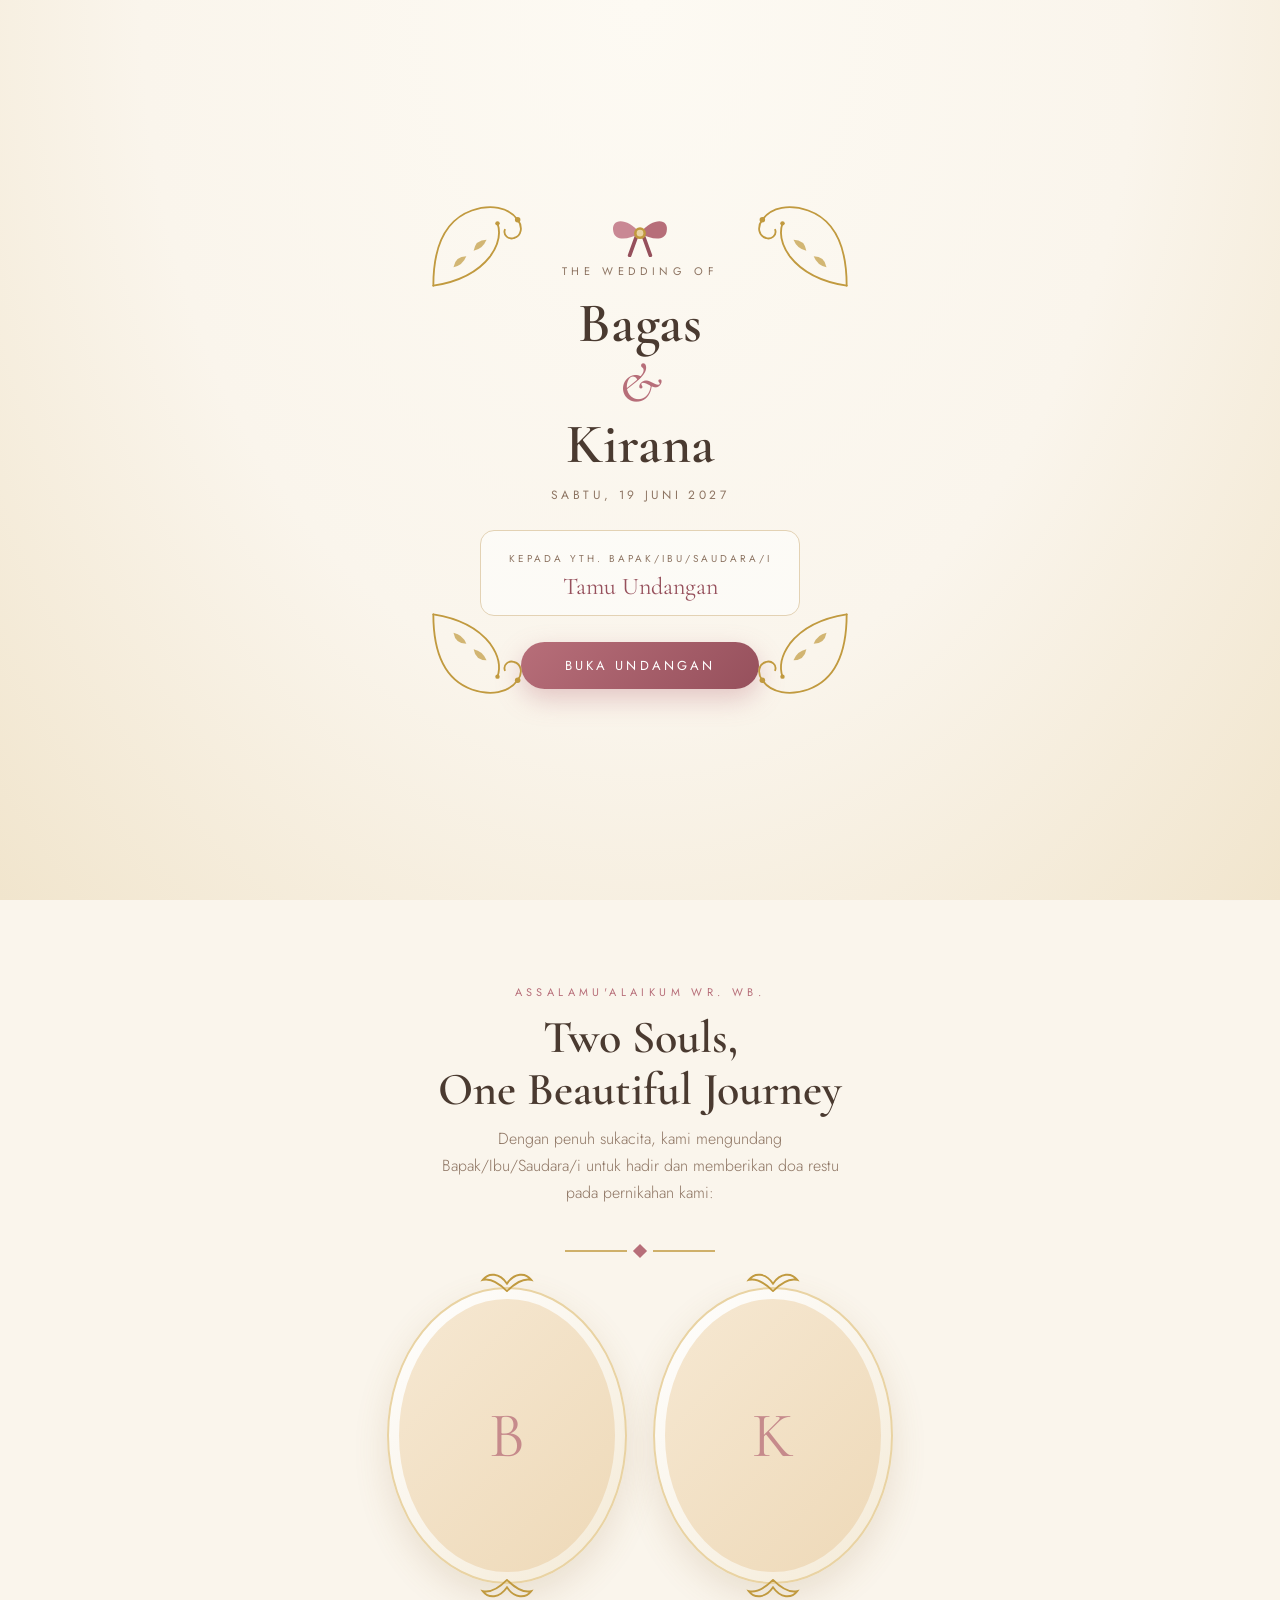
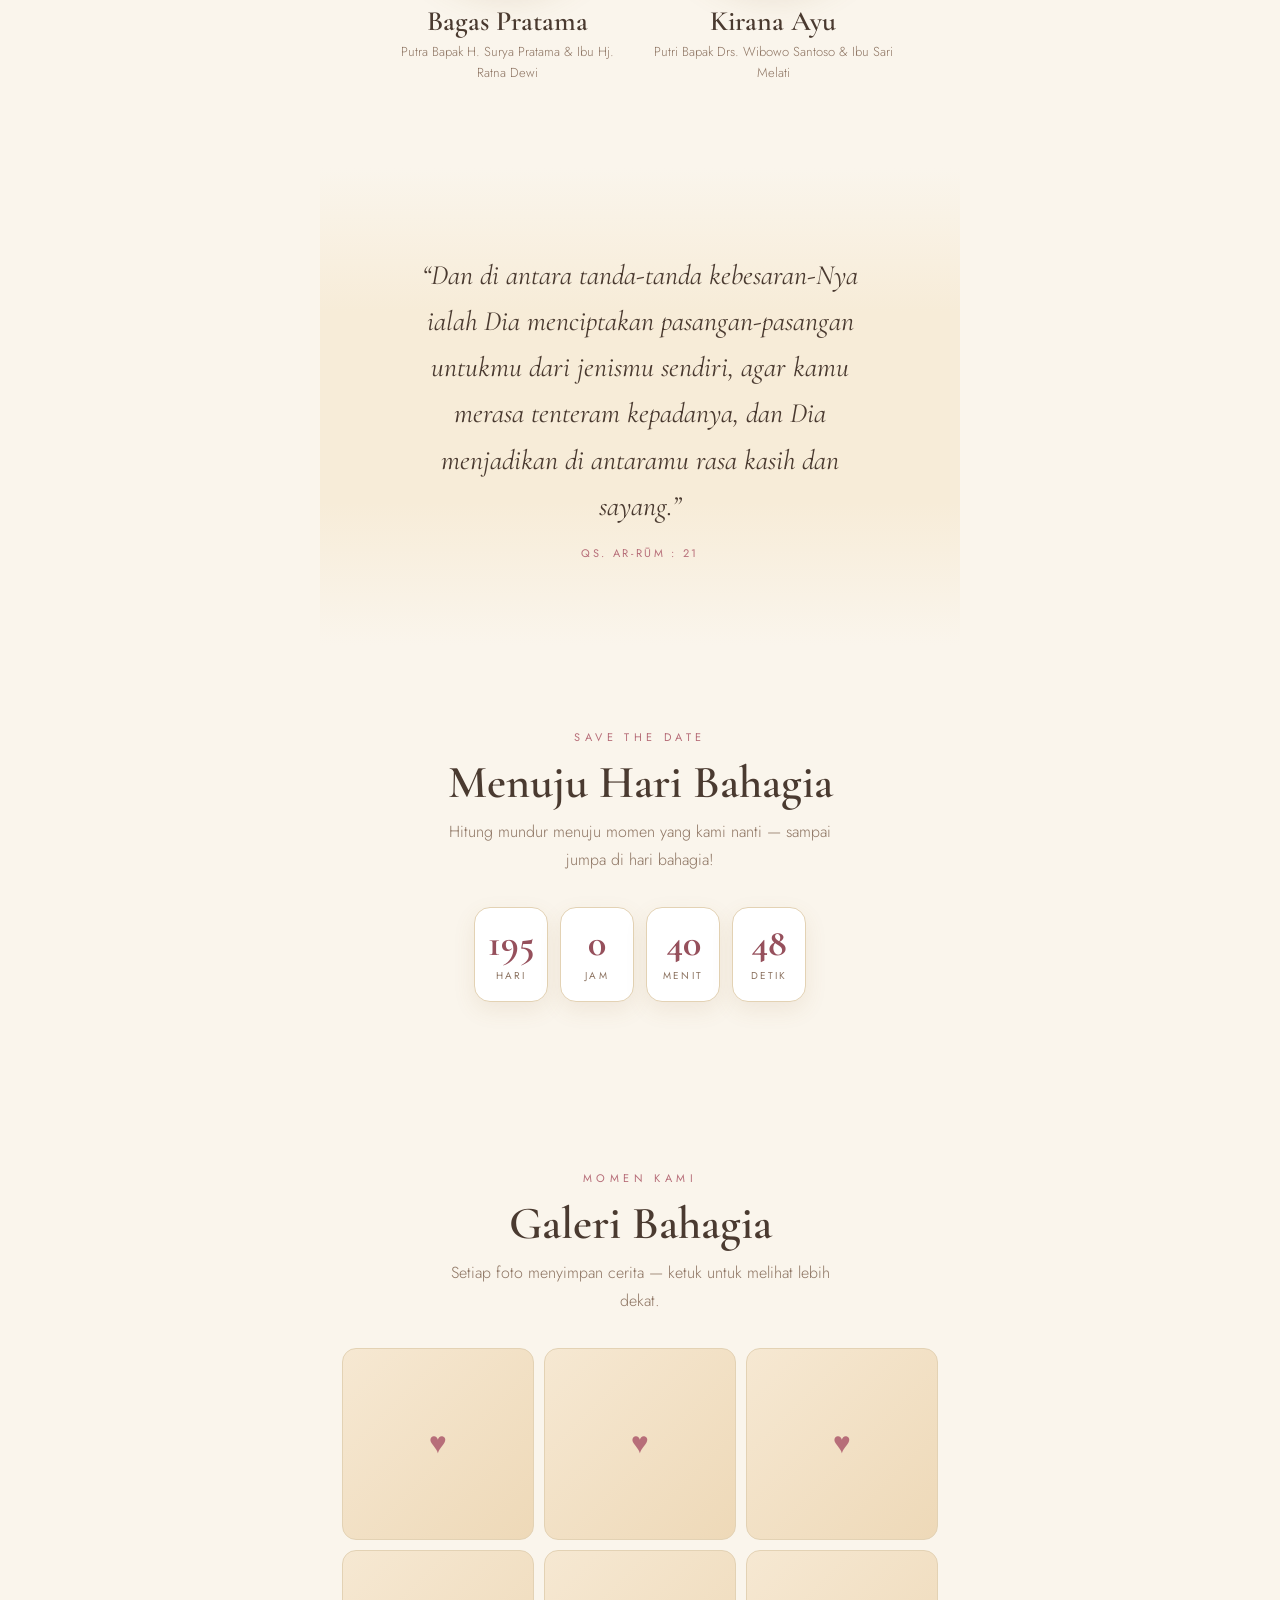
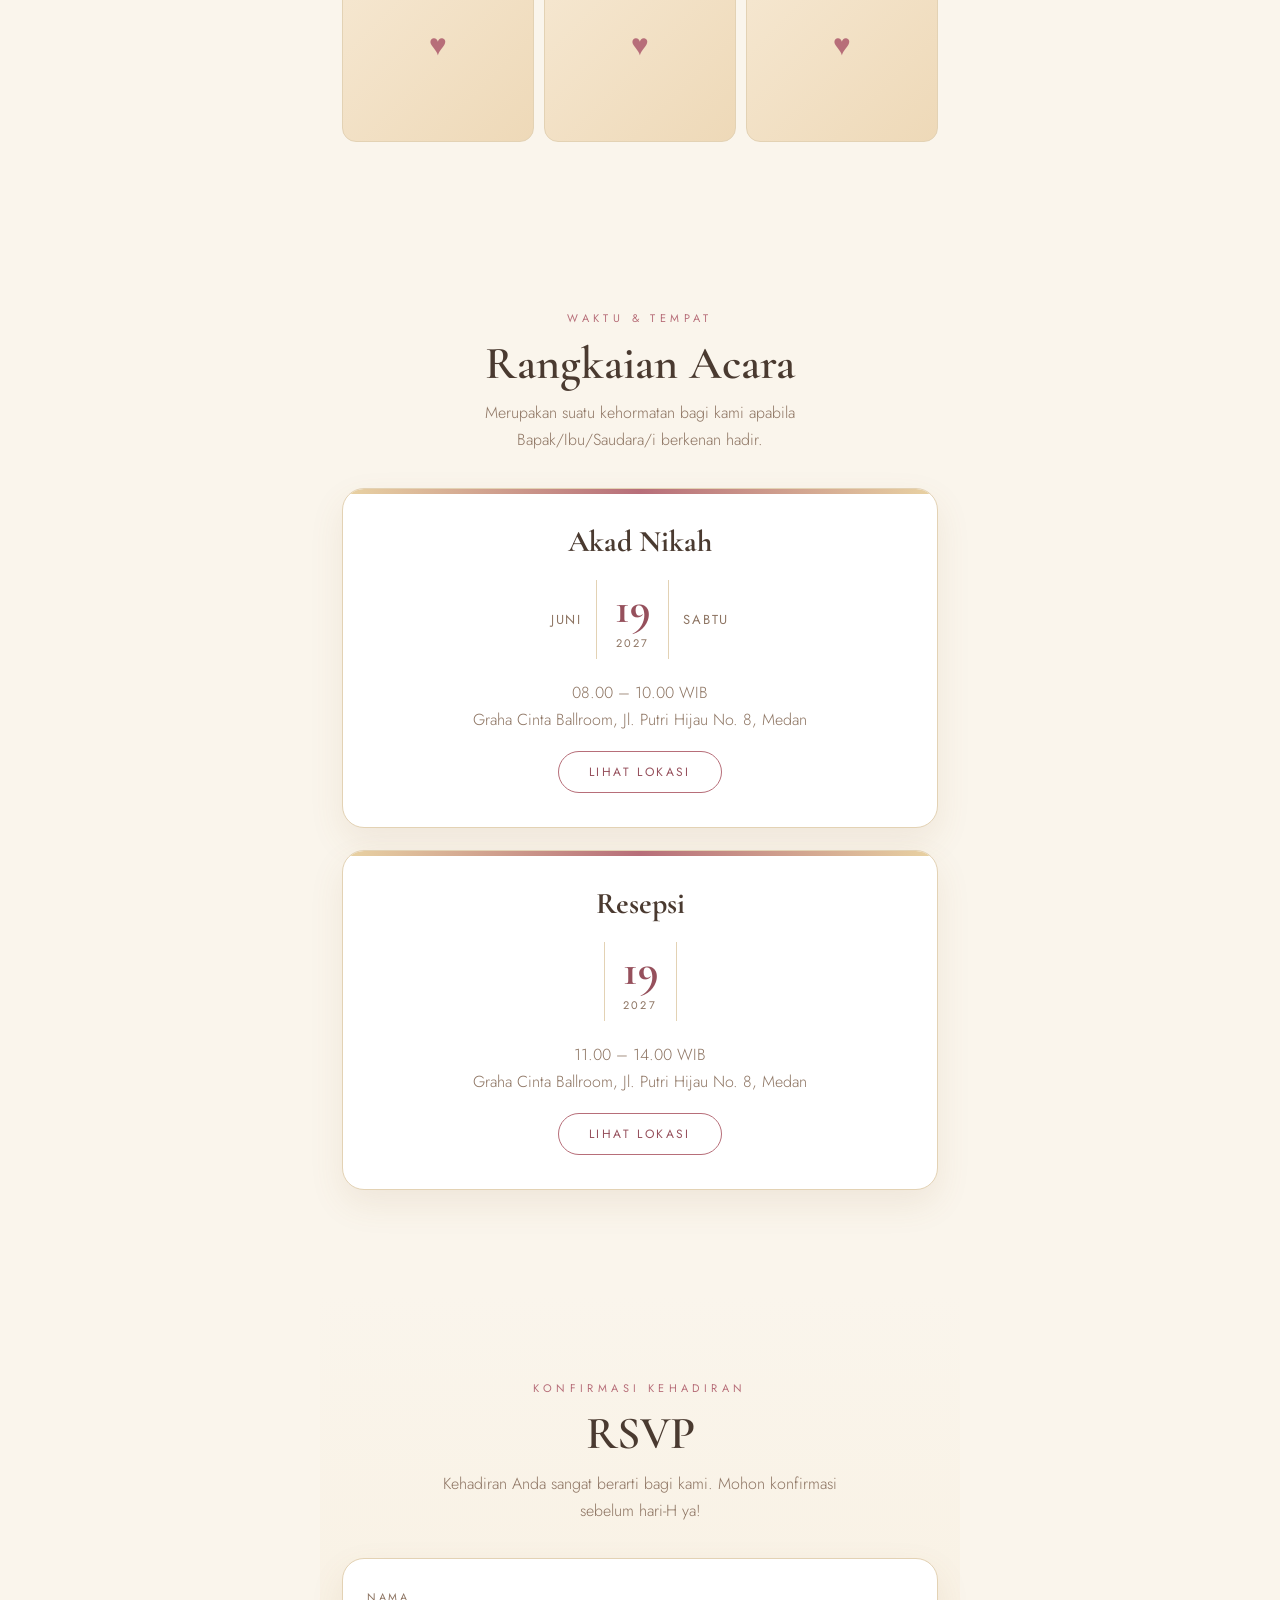
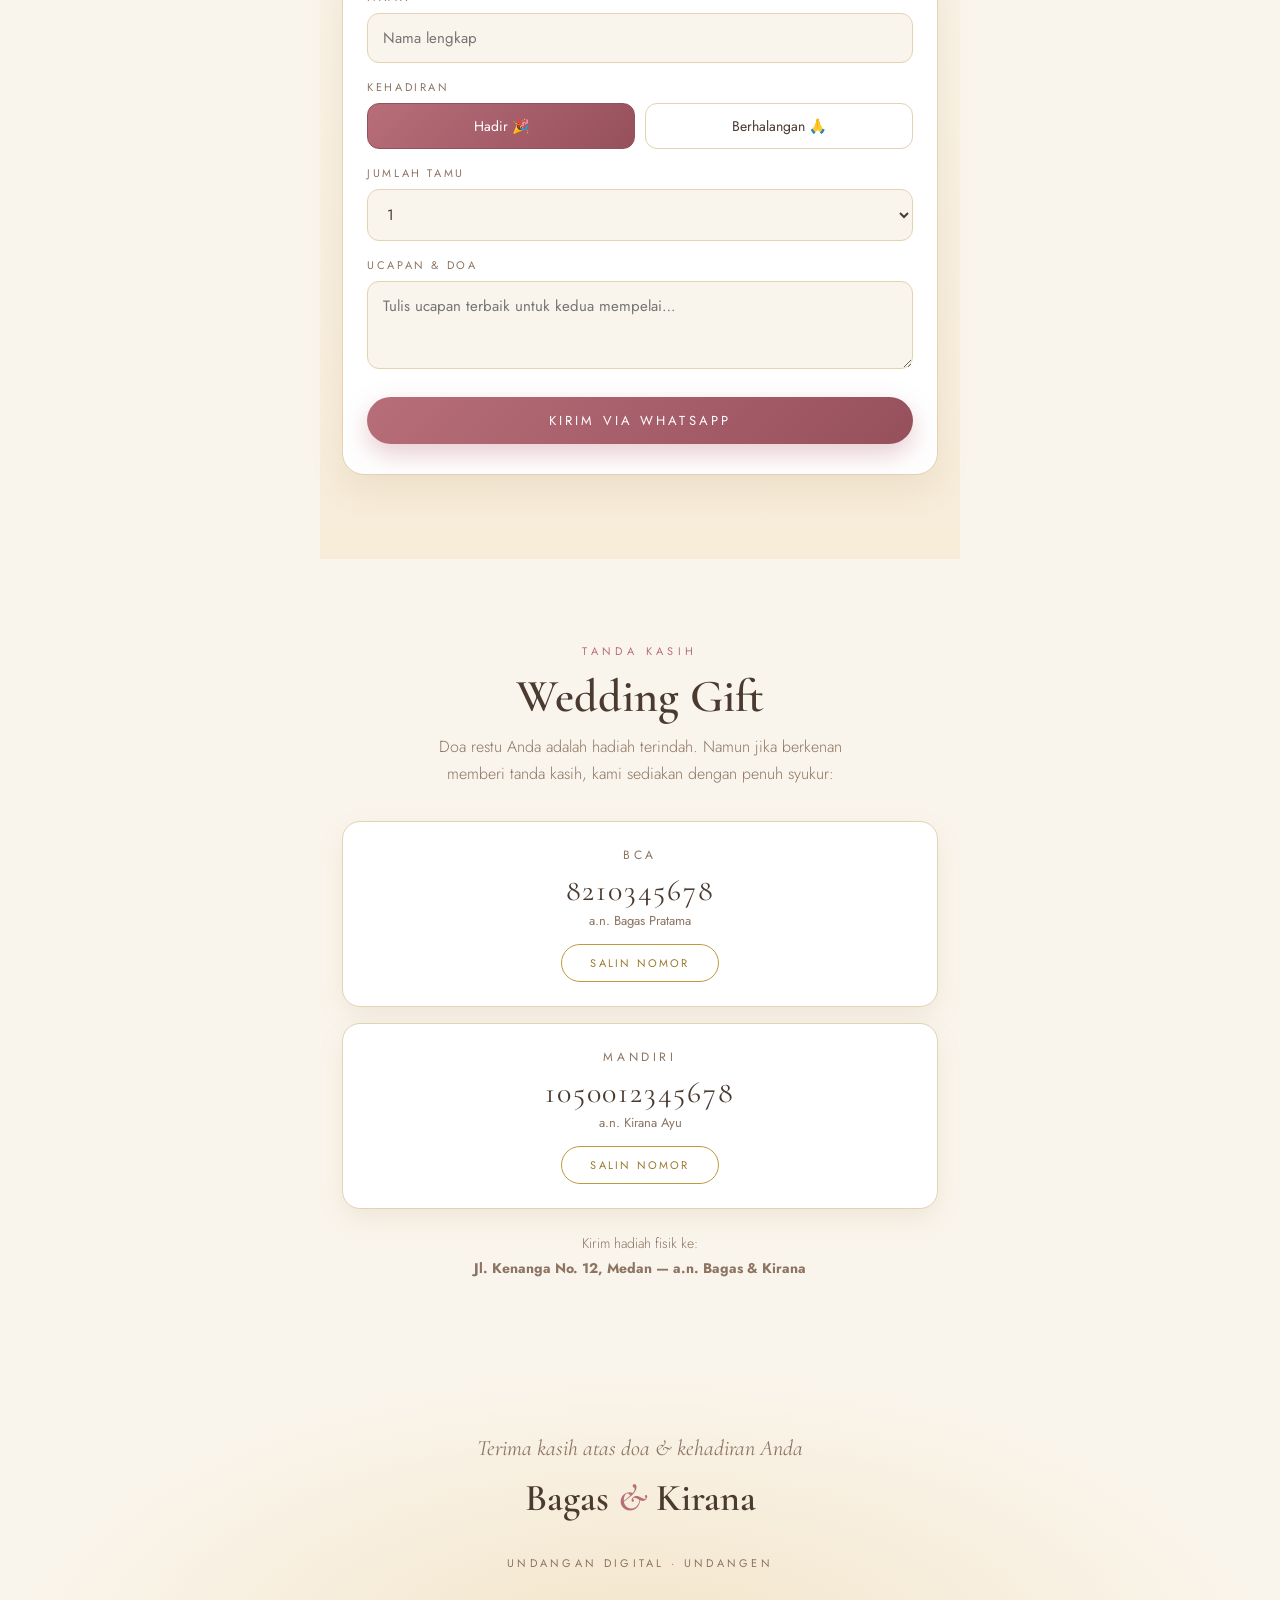
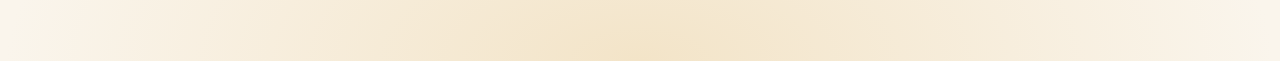
==== public/tema/baroque-rose/index.html @ 90625645 "tema baru: baroque-rose (undangan nikah elegan)" ====
<!DOCTYPE html>
<html lang="id">
<head>
<meta charset="UTF-8">
<meta name="viewport" content="width=device-width,initial-scale=1,maximum-scale=1">
<title>The Wedding of Bagas &amp; Kirana</title>
<link rel="preconnect" href="https://fonts.googleapis.com">
<link rel="preconnect" href="https://fonts.gstatic.com" crossorigin>
<link href="https://fonts.googleapis.com/css2?family=Cormorant+Garamond:ital,wght@0,400;0,500;0,600;0,700;1,400;1,500&family=Jost:wght@300;400;500;600&display=swap" rel="stylesheet">
<style>
:root{
  --ivory:#faf5ec; --cream:#f4ead6; --champagne:#e9d3a3;
  --rosegold:#b76e79; --rosedeep:#96505c; --gold:#c19a3f; --golddeep:#9a7a2e;
  --ink:#4a3a30; --muted:#8d7462; --line:#e3d2b4;
}
*{margin:0;padding:0;box-sizing:border-box}
html{scroll-behavior:smooth}
body{background:var(--ivory);color:var(--ink);font-family:'Jost',sans-serif;overflow-x:hidden}
.serif{font-family:'Cormorant Garamond',serif}
img{max-width:100%}
/* ---------- cover ---------- */
#cover{position:fixed;inset:0;z-index:100;background:
  radial-gradient(ellipse at 50% 0%,#fdfaf3 0%,var(--ivory) 55%,#f1e5cd 100%);
  display:flex;align-items:center;justify-content:center;text-align:center;
  transition:opacity 1s ease,visibility 1s}
#cover.hide{opacity:0;visibility:hidden}
.cover-inner{position:relative;padding:34px 26px;max-width:440px;width:92%}
.corner{position:absolute;width:110px;height:110px;color:var(--gold);opacity:0;transform:scale(.6);transition:all 1.1s cubic-bezier(.2,.8,.2,1)}
.corner.tl{top:6px;left:6px}.corner.tr{top:6px;right:6px;transform:scale(.6) scaleX(-1)}
.corner.bl{bottom:6px;left:6px;transform:scale(.6) scaleY(-1)}.corner.br{bottom:6px;right:6px;transform:scale(.6) scale(-1)}
body.loaded .corner{opacity:1;transform:scale(1)}
body.loaded .corner.tr{transform:scaleX(-1)}body.loaded .corner.bl{transform:scaleY(-1)}body.loaded .corner.br{transform:scale(-1)}
.eyebrow{letter-spacing:.42em;font-size:11px;color:var(--muted);text-transform:uppercase;margin-bottom:14px}
.couple-names{font-size:44px;line-height:1.08;color:var(--ink);font-weight:600}
.couple-names .amp{color:var(--rosegold);font-style:italic;font-weight:500}
.cover-date{margin-top:12px;letter-spacing:.28em;font-size:12px;color:var(--muted);text-transform:uppercase}
.guest-card{margin:26px auto 0;border:1px solid var(--line);background:rgba(255,255,255,.55);
  border-radius:14px;padding:14px 18px;max-width:320px}
.guest-card small{letter-spacing:.3em;font-size:10px;color:var(--muted);text-transform:uppercase}
.guest-card .gname{font-family:'Cormorant Garamond',serif;font-size:24px;color:var(--rosedeep);margin-top:4px}
.btn{display:inline-block;margin-top:26px;padding:14px 44px;border:none;cursor:pointer;
  background:linear-gradient(135deg,var(--rosegold),var(--rosedeep));color:#fff;
  font-family:'Jost';letter-spacing:.24em;font-size:13px;text-transform:uppercase;border-radius:999px;
  box-shadow:0 10px 26px rgba(183,110,121,.35);transition:transform .25s}
.btn:active{transform:scale(.96)}
.bow{width:74px;margin:0 auto 6px;display:block}
/* ---------- hero ---------- */
#hero{min-height:100svh;display:flex;flex-direction:column;align-items:center;justify-content:center;
  text-align:center;padding:70px 24px 60px;position:relative;
  background:radial-gradient(ellipse at 50% 20%,#fdfaf3 0%,var(--ivory) 60%,#f3e7cf 100%)}
#hero .frame{width:min(300px,74vw);margin-bottom:26px}
#hero h1{font-size:15px;letter-spacing:.5em;color:var(--muted);text-transform:uppercase;margin-bottom:16px}
#hero .names{font-size:clamp(46px,11vw,84px);line-height:1.02;font-weight:600}
#hero .names .amp{color:var(--rosegold);font-style:italic;font-weight:500}
#hero .date{margin-top:18px;letter-spacing:.3em;font-size:13px;color:var(--muted);text-transform:uppercase}
.scroll-hint{position:absolute;bottom:26px;left:50%;transform:translateX(-50%);color:var(--muted);
  font-size:11px;letter-spacing:.32em;text-transform:uppercase;animation:float 2.4s ease-in-out infinite}
@keyframes float{0%,100%{transform:translate(-50%,0)}50%{transform:translate(-50%,8px)}}
/* ---------- sections ---------- */
section{padding:84px 22px;position:relative;max-width:640px;margin:0 auto;text-align:center}
.sec-eyebrow{letter-spacing:.4em;font-size:11px;color:var(--rosegold);text-transform:uppercase;margin-bottom:12px}
.sec-title{font-size:clamp(32px,8vw,46px);font-weight:600;line-height:1.12;margin-bottom:10px}
.sec-sub{color:var(--muted);font-weight:300;max-width:420px;margin:0 auto 34px;line-height:1.7}
.divider{width:150px;margin:26px auto;display:block}
.reveal{opacity:0;transform:translateY(34px);transition:opacity .9s ease,transform .9s ease}
.reveal.in{opacity:1;transform:none}
/* couple */
.couple-grid{display:flex;gap:26px;justify-content:center;flex-wrap:wrap}
.person{width:min(240px,42vw)}
.oval{position:relative;border-radius:50%;padding:10px;
  background:linear-gradient(135deg,#fff,var(--cream));
  border:2px solid var(--champagne);box-shadow:0 14px 34px rgba(150,110,60,.16)}
.oval .ph{border-radius:50%;aspect-ratio:3/3.8;overflow:hidden;background:
  linear-gradient(135deg,#f6e8d2,#eed9b8);display:flex;align-items:center;justify-content:center}
.oval .ph img{width:100%;height:100%;object-fit:cover}
.oval .ph .mono{font-family:'Cormorant Garamond',serif;font-size:64px;color:var(--rosegold);opacity:.75}
.oval .fl{position:absolute;left:50%;transform:translateX(-50%);width:56px;color:var(--gold)}
.oval .fl.top{top:-24px}.oval .fl.bot{bottom:-24px;transform:translateX(-50%) rotate(180deg)}
.person h3{font-family:'Cormorant Garamond',serif;font-size:28px;margin:20px 0 4px;font-weight:600}
.person p{color:var(--muted);font-size:13px;font-weight:300;line-height:1.6}
/* verse */
#verse{background:linear-gradient(180deg,var(--ivory),#f7ecd8 30%,#f7ecd8 70%,var(--ivory))}
.verse-text{font-family:'Cormorant Garamond',serif;font-style:italic;font-size:clamp(21px,5.4vw,28px);
  line-height:1.65;color:var(--ink);max-width:480px;margin:0 auto}
.verse-src{margin-top:16px;letter-spacing:.24em;font-size:11px;color:var(--rosegold);text-transform:uppercase}
/* countdown */
.cd-grid{display:flex;gap:12px;justify-content:center;margin-top:8px}
.cd-box{background:#fff;border:1px solid var(--line);border-radius:16px;min-width:74px;padding:16px 8px;
  box-shadow:0 8px 22px rgba(150,110,60,.10)}
.cd-box b{font-family:'Cormorant Garamond',serif;font-size:38px;color:var(--rosedeep);display:block;line-height:1}
.cd-box span{font-size:10px;letter-spacing:.22em;color:var(--muted);text-transform:uppercase}
/* gallery */
.gal-grid{display:grid;grid-template-columns:repeat(3,1fr);gap:10px}
.gal-grid .g{border-radius:14px;overflow:hidden;aspect-ratio:1;cursor:pointer;border:1px solid var(--line);
  background:linear-gradient(135deg,#f6e8d2,#eed9b8);display:flex;align-items:center;justify-content:center;
  font-family:'Cormorant Garamond',serif;font-size:30px;color:var(--rosegold)}
.gal-grid .g img{width:100%;height:100%;object-fit:cover}
#lightbox{position:fixed;inset:0;z-index:200;background:rgba(40,28,22,.92);display:none;
  align-items:center;justify-content:center;padding:20px}
#lightbox.on{display:flex}
#lightbox img{max-width:94vw;max-height:86vh;border-radius:12px;border:3px solid var(--champagne)}
#lightbox .x{position:absolute;top:18px;right:22px;color:#fff;font-size:34px;cursor:pointer;background:none;border:none}
/* events */
.ev-card{background:#fff;border:1px solid var(--line);border-radius:22px;padding:34px 26px;margin-bottom:22px;
  box-shadow:0 14px 34px rgba(150,110,60,.10);position:relative;overflow:hidden}
.ev-card::before{content:"";position:absolute;top:0;left:0;right:0;height:5px;
  background:linear-gradient(90deg,var(--champagne),var(--rosegold),var(--champagne))}
.ev-card h3{font-family:'Cormorant Garamond',serif;font-size:30px;margin-bottom:6px}
.ev-when{display:flex;gap:0;justify-content:center;align-items:stretch;margin:20px 0}
.ev-when .d{padding:6px 18px;border-left:1px solid var(--line);border-right:1px solid var(--line)}
.ev-when .d b{font-family:'Cormorant Garamond',serif;font-size:44px;color:var(--rosedeep);display:block;line-height:1}
.ev-when .d span{font-size:11px;letter-spacing:.2em;color:var(--muted);text-transform:uppercase}
.ev-when .m{align-self:center;padding:0 14px;color:var(--muted);font-size:13px;letter-spacing:.14em;text-transform:uppercase}
.ev-place{color:var(--muted);font-weight:300;line-height:1.7;margin-bottom:18px}
.btn-ghost{display:inline-block;padding:11px 30px;border:1px solid var(--rosegold);color:var(--rosedeep);
  border-radius:999px;letter-spacing:.2em;font-size:12px;text-transform:uppercase;text-decoration:none;
  font-family:'Jost';background:#fff}
/* rsvp */
#rsvp{background:linear-gradient(180deg,var(--ivory),#f7ecd8)}
.rsvp-form{background:#fff;border:1px solid var(--line);border-radius:22px;padding:30px 24px;text-align:left;
  box-shadow:0 14px 34px rgba(150,110,60,.10)}
.field{margin-bottom:16px}
.field label{display:block;font-size:11px;letter-spacing:.24em;text-transform:uppercase;color:var(--muted);margin-bottom:8px}
.field input,.field select,.field textarea{width:100%;padding:13px 15px;border:1px solid var(--line);
  border-radius:12px;font-family:'Jost';font-size:15px;background:var(--ivory);color:var(--ink)}
.field textarea{resize:vertical;min-height:88px}
.radio-row{display:flex;gap:10px}
.radio-pill{flex:1;text-align:center;padding:12px;border:1px solid var(--line);border-radius:12px;cursor:pointer;font-size:14px}
.radio-pill.sel{background:linear-gradient(135deg,var(--rosegold),var(--rosedeep));color:#fff;border-color:var(--rosedeep)}
/* gift */
.gift-card{background:#fff;border:1px solid var(--line);border-radius:18px;padding:24px;margin-bottom:16px;
  box-shadow:0 10px 26px rgba(150,110,60,.10)}
.gift-card .bank{font-size:12px;letter-spacing:.3em;color:var(--muted);text-transform:uppercase}
.gift-card .no{font-family:'Cormorant Garamond',serif;font-size:30px;letter-spacing:.06em;margin:8px 0 2px}
.gift-card .an{color:var(--muted);font-size:13px;margin-bottom:14px}
.copy-btn{padding:10px 28px;border:1px solid var(--gold);background:#fff;color:var(--golddeep);
  border-radius:999px;letter-spacing:.2em;font-size:11px;text-transform:uppercase;cursor:pointer;font-family:'Jost'}
.addr{margin-top:22px;color:var(--muted);font-weight:300;line-height:1.8;font-size:14px}
/* footer */
footer{padding:70px 24px 90px;text-align:center;background:
  radial-gradient(ellipse at 50% 100%,#f3e4c8 0%,var(--ivory) 70%)}
footer .thanks{font-family:'Cormorant Garamond',serif;font-style:italic;font-size:22px;color:var(--muted);margin-bottom:14px}
footer .names{font-family:'Cormorant Garamond',serif;font-size:38px;font-weight:600}
footer .names .amp{color:var(--rosegold);font-style:italic}
footer .brand{margin-top:34px;font-size:11px;letter-spacing:.3em;color:var(--muted);text-transform:uppercase}
/* floating ui */
#musicBtn{position:fixed;bottom:22px;right:22px;z-index:90;width:52px;height:52px;border-radius:50%;
  border:1px solid var(--champagne);background:#fff;color:var(--rosedeep);font-size:20px;cursor:pointer;
  box-shadow:0 8px 20px rgba(150,110,60,.2);display:flex;align-items:center;justify-content:center}
#musicBtn.off{opacity:.55}
#musicBtn.playing{animation:spin 4s linear infinite}
@keyframes spin{to{transform:rotate(360deg)}}
.petal{position:fixed;top:-30px;z-index:1;pointer-events:none;opacity:.7;animation:fall linear infinite}
@keyframes fall{to{transform:translateY(110vh) rotate(340deg)}}
#toast{position:fixed;bottom:90px;left:50%;transform:translateX(-50%) translateY(20px);z-index:300;
  background:#3d2f28;color:#ffeecf;padding:12px 26px;border-radius:999px;font-size:14px;letter-spacing:.06em;
  opacity:0;transition:all .35s;pointer-events:none;white-space:nowrap}
#toast.on{opacity:1;transform:translateX(-50%) translateY(0)}
@media(min-width:700px){.couple-names{font-size:56px}}
</style>
</head>
<body>
<script>
/* ============ CONFIG (diisi panel) ============ */
var ROSE = {
  PRIA:"Bagas", WANITA:"Kirana",
  NAMA_PRIA:"Bagas Pratama", NAMA_WANITA:"Kirana Ayu",
  ORTU_P:"Putra Bapak H. Surya Pratama & Ibu Hj. Ratna Dewi",
  ORTU_W:"Putri Bapak Drs. Wibowo Santoso & Ibu Sari Melati",
  TGL_ISO:"2027-06-19T08:00:00", TGL_TAMPIL:"Sabtu, 19 Juni 2027",
  AKAD_T:"Akad Nikah", AKAD_JAM:"08.00 – 10.00 WIB",
  AKAD_TEMPAT:"Graha Cinta Ballroom, Jl. Putri Hijau No. 8, Medan",
  AKAD_MAPS:"https://maps.google.com/?q=Graha+Cinta+Ballroom+Medan",
  RESEPSI_T:"Resepsi", RESEPSI_JAM:"11.00 – 14.00 WIB",
  RESEPSI_TEMPAT:"Graha Cinta Ballroom, Jl. Putri Hijau No. 8, Medan",
  RESEPSI_MAPS:"https://maps.google.com/?q=Graha+Cinta+Ballroom+Medan",
  WA:"6288279406268",
  REK:[{b:"BCA",n:"8210345678",a:"Bagas Pratama"},{b:"Mandiri",n:"1050012345678",a:"Kirana Ayu"}],
  ALAMAT:"Jl. Kenanga No. 12, Medan — a.n. Bagas & Kirana",
  AYAT:"Dan di antara tanda-tanda kebesaran-Nya ialah Dia menciptakan pasangan-pasangan untukmu dari jenismu sendiri, agar kamu merasa tenteram kepadanya, dan Dia menjadikan di antaramu rasa kasih dan sayang.",
  AYAT_SRC:"QS. Ar-Rūm : 21",
  FOTO:{pria:"", wanita:"", galeri:["","","","","",""]}
};
/* demo: nama tamu via ?to= */
</script>
<!-- ================= COVER ================= -->
<div id="cover">
  <div class="cover-inner">
    <svg class="corner tl" viewBox="0 0 120 120" fill="none" stroke="currentColor" stroke-width="2" stroke-linecap="round">
      <path d="M8 112 C8 66 22 40 50 30 C70 23 90 26 100 40 C106 48 104 58 96 60 C90 62 84 57 86 51"/>
      <path d="M8 112 C34 108 56 98 70 80 C78 69 82 56 78 44"/>
      <circle cx="100" cy="40" r="3" fill="currentColor" stroke="none"/>
      <circle cx="78" cy="44" r="2.4" fill="currentColor" stroke="none"/>
      <path d="M30 92 q10 -2 14 -12 q-12 0 -14 12" fill="currentColor" stroke="none" opacity=".7"/>
      <path d="M52 74 q10 -2 14 -12 q-12 0 -14 12" fill="currentColor" stroke="none" opacity=".7"/>
    </svg>
    <svg class="corner tr" viewBox="0 0 120 120" fill="none" stroke="currentColor" stroke-width="2" stroke-linecap="round">
      <path d="M8 112 C8 66 22 40 50 30 C70 23 90 26 100 40 C106 48 104 58 96 60 C90 62 84 57 86 51"/>
      <path d="M8 112 C34 108 56 98 70 80 C78 69 82 56 78 44"/>
      <circle cx="100" cy="40" r="3" fill="currentColor" stroke="none"/>
      <circle cx="78" cy="44" r="2.4" fill="currentColor" stroke="none"/>
      <path d="M30 92 q10 -2 14 -12 q-12 0 -14 12" fill="currentColor" stroke="none" opacity=".7"/>
      <path d="M52 74 q10 -2 14 -12 q-12 0 -14 12" fill="currentColor" stroke="none" opacity=".7"/>
    </svg>
    <svg class="corner bl" viewBox="0 0 120 120" fill="none" stroke="currentColor" stroke-width="2" stroke-linecap="round">
      <path d="M8 112 C8 66 22 40 50 30 C70 23 90 26 100 40 C106 48 104 58 96 60 C90 62 84 57 86 51"/>
      <path d="M8 112 C34 108 56 98 70 80 C78 69 82 56 78 44"/>
      <circle cx="100" cy="40" r="3" fill="currentColor" stroke="none"/>
      <circle cx="78" cy="44" r="2.4" fill="currentColor" stroke="none"/>
      <path d="M30 92 q10 -2 14 -12 q-12 0 -14 12" fill="currentColor" stroke="none" opacity=".7"/>
      <path d="M52 74 q10 -2 14 -12 q-12 0 -14 12" fill="currentColor" stroke="none" opacity=".7"/>
    </svg>
    <svg class="corner br" viewBox="0 0 120 120" fill="none" stroke="currentColor" stroke-width="2" stroke-linecap="round">
      <path d="M8 112 C8 66 22 40 50 30 C70 23 90 26 100 40 C106 48 104 58 96 60 C90 62 84 57 86 51"/>
      <path d="M8 112 C34 108 56 98 70 80 C78 69 82 56 78 44"/>
      <circle cx="100" cy="40" r="3" fill="currentColor" stroke="none"/>
      <circle cx="78" cy="44" r="2.4" fill="currentColor" stroke="none"/>
      <path d="M30 92 q10 -2 14 -12 q-12 0 -14 12" fill="currentColor" stroke="none" opacity=".7"/>
      <path d="M52 74 q10 -2 14 -12 q-12 0 -14 12" fill="currentColor" stroke="none" opacity=".7"/>
    </svg>
    <svg class="bow" viewBox="0 0 100 62">
      <path d="M50 30 C32 8 10 10 14 28 C17 42 36 38 50 30 Z" fill="#c98894"/>
      <path d="M50 30 C68 8 90 10 86 28 C83 42 64 38 50 30 Z" fill="#b76e79"/>
      <path d="M45 35 L36 60 M55 35 L64 60" stroke="#96505c" stroke-width="5" stroke-linecap="round"/>
      <circle cx="50" cy="30" r="8" fill="#c19a3f"/>
      <circle cx="50" cy="30" r="4.5" fill="#e9d3a3"/>
    </svg>
    <div class="eyebrow">The Wedding Of</div>
    <div class="couple-names serif"><span id="cvPria">Bagas</span><br><span class="amp">&amp;</span><br><span id="cvWanita">Kirana</span></div>
    <div class="cover-date" id="cvDate">Sabtu, 19 Juni 2027</div>
    <div class="guest-card">
      <small>Kepada Yth. Bapak/Ibu/Saudara/i</small>
      <div class="gname" id="guestName">Tamu Undangan</div>
    </div>
    <button class="btn" id="btnOpen">Buka Undangan</button>
  </div>
</div>

<!-- ================= HERO ================= -->
<div id="hero">
  <div class="frame reveal">
    <svg viewBox="0 0 300 340" fill="none">
      <ellipse cx="150" cy="175" rx="128" ry="158" stroke="#c19a3f" stroke-width="3"/>
      <ellipse cx="150" cy="175" rx="118" ry="148" stroke="#e9d3a3" stroke-width="1.5"/>
      <path d="M150 4 c-14 8 -22 18 -22 30 c0 10 8 16 15 14 c6 -2 8 -10 3 -14" stroke="#b76e79" stroke-width="2.5" stroke-linecap="round"/>
      <path d="M150 4 c14 8 22 18 22 30 c0 10 -8 16 -15 14 c-6 -2 -8 -10 -3 -14" stroke="#b76e79" stroke-width="2.5" stroke-linecap="round"/>
      <path d="M150 346 c-14 -8 -22 -18 -22 -30 c0 -10 8 -16 15 -14 c6 2 8 10 3 14" stroke="#b76e79" stroke-width="2.5" stroke-linecap="round"/>
      <path d="M150 346 c14 -8 22 -18 22 -30 c0 -10 -8 -16 -15 -14 c-6 2 -8 10 -3 14" stroke="#b76e79" stroke-width="2.5" stroke-linecap="round"/>
      <circle cx="150" cy="175" r="4" fill="#b76e79"/>
      <text x="150" y="188" text-anchor="middle" font-family="Cormorant Garamond,serif" font-size="52" fill="#96505c" id="heroMono">B &amp; K</text>
    </svg>
  </div>
  <h1 class="reveal">The Wedding Of</h1>
  <div class="names serif reveal"><span id="hPria">Bagas</span> <span class="amp">&amp;</span> <span id="hWanita">Kirana</span></div>
  <div class="date reveal" id="hDate">Sabtu, 19 Juni 2027</div>
  <div class="scroll-hint">gulir ke bawah</div>
</div>

<!-- ================= COUPLE ================= -->
<section id="couple">
  <div class="sec-eyebrow reveal">Assalamu'alaikum Wr. Wb.</div>
  <h2 class="sec-title serif reveal">Two Souls,<br>One Beautiful Journey</h2>
  <p class="sec-sub reveal">Dengan penuh sukacita, kami mengundang Bapak/Ibu/Saudara/i untuk hadir dan memberikan doa restu pada pernikahan kami:</p>
  <svg class="divider reveal" viewBox="0 0 150 20" fill="none" stroke="#c19a3f" stroke-width="1.5">
    <line x1="0" y1="10" x2="62" y2="10"/><line x1="88" y1="10" x2="150" y2="10"/>
    <rect x="70" y="5" width="10" height="10" transform="rotate(45 75 10)" fill="#b76e79" stroke="none"/>
  </svg>
  <div class="couple-grid">
    <div class="person reveal">
      <div class="oval">
        <svg class="fl top" viewBox="0 0 60 30" fill="none" stroke="currentColor" stroke-width="2" stroke-linecap="round">
          <path d="M30 28 C20 18 12 14 4 16 C10 8 22 8 30 20 C38 8 50 8 56 16 C48 14 40 18 30 28"/>
        </svg>
        <div class="ph" id="phPria"><span class="mono">B</span></div>
        <svg class="fl bot" viewBox="0 0 60 30" fill="none" stroke="currentColor" stroke-width="2" stroke-linecap="round">
          <path d="M30 28 C20 18 12 14 4 16 C10 8 22 8 30 20 C38 8 50 8 56 16 C48 14 40 18 30 28"/>
        </svg>
      </div>
      <h3 id="cPria">Bagas Pratama</h3>
      <p id="cOrtuP">Putra Bapak H. Surya Pratama &amp; Ibu Hj. Ratna Dewi</p>
    </div>
    <div class="person reveal">
      <div class="oval">
        <svg class="fl top" viewBox="0 0 60 30" fill="none" stroke="currentColor" stroke-width="2" stroke-linecap="round">
          <path d="M30 28 C20 18 12 14 4 16 C10 8 22 8 30 20 C38 8 50 8 56 16 C48 14 40 18 30 28"/>
        </svg>
        <div class="ph" id="phWanita"><span class="mono">K</span></div>
        <svg class="fl bot" viewBox="0 0 60 30" fill="none" stroke="currentColor" stroke-width="2" stroke-linecap="round">
          <path d="M30 28 C20 18 12 14 4 16 C10 8 22 8 30 20 C38 8 50 8 56 16 C48 14 40 18 30 28"/>
        </svg>
      </div>
      <h3 id="cWanita">Kirana Ayu</h3>
      <p id="cOrtuW">Putri Bapak Drs. Wibowo Santoso &amp; Ibu Sari Melati</p>
    </div>
  </div>
</section>

<!-- ================= VERSE ================= -->
<section id="verse">
  <p class="verse-text serif reveal" id="vAyat"></p>
  <div class="verse-src reveal" id="vSrc"></div>
</section>

<!-- ================= COUNTDOWN ================= -->
<section id="countdown">
  <div class="sec-eyebrow reveal">Save The Date</div>
  <h2 class="sec-title serif reveal">Menuju Hari Bahagia</h2>
  <p class="sec-sub reveal">Hitung mundur menuju momen yang kami nanti — sampai jumpa di hari bahagia!</p>
  <div class="cd-grid reveal">
    <div class="cd-box"><b id="cdD">0</b><span>Hari</span></div>
    <div class="cd-box"><b id="cdH">0</b><span>Jam</span></div>
    <div class="cd-box"><b id="cdM">0</b><span>Menit</span></div>
    <div class="cd-box"><b id="cdS">0</b><span>Detik</span></div>
  </div>
</section>

<!-- ================= GALLERY ================= -->
<section id="gallery">
  <div class="sec-eyebrow reveal">Momen Kami</div>
  <h2 class="sec-title serif reveal">Galeri Bahagia</h2>
  <p class="sec-sub reveal">Setiap foto menyimpan cerita — ketuk untuk melihat lebih dekat.</p>
  <div class="gal-grid reveal" id="galGrid"></div>
</section>

<!-- ================= EVENTS ================= -->
<section id="events">
  <div class="sec-eyebrow reveal">Waktu &amp; Tempat</div>
  <h2 class="sec-title serif reveal">Rangkaian Acara</h2>
  <p class="sec-sub reveal">Merupakan suatu kehormatan bagi kami apabila Bapak/Ibu/Saudara/i berkenan hadir.</p>
  <div class="ev-card reveal">
    <h3 id="eAkadT">Akad Nikah</h3>
    <div class="ev-when">
      <div class="m" id="eAkadM">Juni</div>
      <div class="d"><b id="eAkadD">19</b><span id="eAkadY">2027</span></div>
      <div class="m" id="eAkadH">Sabtu</div>
    </div>
    <p class="ev-place"><span id="eAkadJam">08.00 – 10.00 WIB</span><br><span id="eAkadP"></span></p>
    <a class="btn-ghost" id="eAkadMaps" href="#" target="_blank" rel="noopener">Lihat Lokasi</a>
  </div>
  <div class="ev-card reveal">
    <h3 id="eResT">Resepsi</h3>
    <div class="ev-when">
      <div class="d"><b id="eResD">19</b><span id="eResY">2027</span></div>
    </div>
    <p class="ev-place"><span id="eResJam">11.00 – 14.00 WIB</span><br><span id="eResP"></span></p>
    <a class="btn-ghost" id="eResMaps" href="#" target="_blank" rel="noopener">Lihat Lokasi</a>
  </div>
</section>

<!-- ================= RSVP ================= -->
<section id="rsvp">
  <div class="sec-eyebrow reveal">Konfirmasi Kehadiran</div>
  <h2 class="sec-title serif reveal">RSVP</h2>
  <p class="sec-sub reveal">Kehadiran Anda sangat berarti bagi kami. Mohon konfirmasi sebelum hari-H ya!</p>
  <div class="rsvp-form reveal">
    <div class="field"><label>Nama</label><input id="rNama" placeholder="Nama lengkap"></div>
    <div class="field"><label>Kehadiran</label>
      <div class="radio-row">
        <div class="radio-pill sel" data-v="Hadir">Hadir 🎉</div>
        <div class="radio-pill" data-v="Berhalangan">Berhalangan 🙏</div>
      </div>
    </div>
    <div class="field"><label>Jumlah Tamu</label>
      <select id="rJml"><option>1</option><option>2</option><option>3</option><option>4</option></select>
    </div>
    <div class="field"><label>Ucapan &amp; Doa</label><textarea id="rMsg" placeholder="Tulis ucapan terbaik untuk kedua mempelai…"></textarea></div>
    <button class="btn" id="rSend" style="width:100%;margin-top:6px">Kirim via WhatsApp</button>
  </div>
</section>

<!-- ================= GIFT ================= -->
<section id="gift">
  <div class="sec-eyebrow reveal">Tanda Kasih</div>
  <h2 class="sec-title serif reveal">Wedding Gift</h2>
  <p class="sec-sub reveal">Doa restu Anda adalah hadiah terindah. Namun jika berkenan memberi tanda kasih, kami sediakan dengan penuh syukur:</p>
  <div id="giftList" class="reveal"></div>
  <p class="addr reveal" id="gAddr"></p>
</section>

<footer>
  <div class="thanks reveal">Terima kasih atas doa &amp; kehadiran Anda</div>
  <div class="names reveal"><span id="fPria">Bagas</span> <span class="amp">&amp;</span> <span id="fWanita">Kirana</span></div>
  <div class="brand">Undangan Digital · Undangen</div>
</footer>

<div id="lightbox"><button class="x" id="lbX">×</button><img id="lbImg" src="" alt=""></div>
<button id="musicBtn" class="off" title="Musik">🎵</button>
<div id="toast"></div>

<script>
(function(){
"use strict";
var R=window.ROSE||{};
function esc(s){return String(s==null?"":s).replace(/[&<>"']/g,function(c){return{"&":"&amp;","<":"&lt;",">":"&gt;",'"':"&quot;","'":"&#39;"}[c];});}
function $(id){return document.getElementById(id);}
function toast(m){var t=$("toast");t.textContent=m;t.classList.add("on");clearTimeout(t._h);t._h=setTimeout(function(){t.classList.remove("on");},2200);}
/* ---------- isi dari config ---------- */
function T(id,v){if(v!=null&&$(id))$(id).textContent=v;}
T("cvPria",R.PRIA);T("cvWanita",R.WANITA);T("cvDate",R.TGL_TAMPIL);
T("hPria",R.PRIA);T("hWanita",R.WANITA);T("hDate",R.TGL_TAMPIL);
T("heroMono",(R.PRIA||"B").charAt(0)+" & "+(R.WANITA||"K").charAt(0));
T("cPria",R.NAMA_PRIA);T("cWanita",R.NAMA_WANITA);T("cOrtuP",R.ORTU_P);T("cOrtuW",R.ORTU_W);
T("vAyat","\u201C"+R.AYAT+"\u201D");T("vSrc",R.AYAT_SRC);
T("fPria",R.PRIA);T("fWanita",R.WANITA);
/* foto mempelai */
function setPhoto(elId,url,mono){
  var el=$(elId);if(!el)return;
  if(url){el.innerHTML='<img src="'+esc(url)+'" alt="">';}
  else el.innerHTML='<span class="mono">'+esc(mono)+'</span>';
}
setPhoto("phPria",R.FOTO&&R.FOTO.pria,(R.PRIA||"B").charAt(0));
setPhoto("phWanita",R.FOTO&&R.FOTO.wanita,(R.WANITA||"K").charAt(0));
/* tanggal acara -> kartu */
function fillDate(prefix,iso){
  var d=new Date(iso);if(isNaN(d))return;
  var MO=["Januari","Februari","Maret","April","Mei","Juni","Juli","Agustus","September","Oktober","November","Desember"];
  var DY=["Minggu","Senin","Selasa","Rabu","Kamis","Jumat","Sabtu"];
  var e=$(prefix+"D"),y=$(prefix+"Y"),m=$(prefix+"M"),h=$(prefix+"H");
  if(e)e.textContent=d.getDate();if(y)y.textContent=d.getFullYear();
  if(m)m.textContent=MO[d.getMonth()];if(h)h.textContent=DY[d.getDay()];
}
fillDate("eAkad",R.TGL_ISO);fillDate("eRes",R.TGL_ISO);
T("eAkadT",R.AKAD_T);T("eAkadJam",R.AKAD_JAM);T("eAkadP",R.AKAD_TEMPAT);
T("eResT",R.RESEPSI_T);T("eResJam",R.RESEPSI_JAM);T("eResP",R.RESEPSI_TEMPAT);
if(R.AKAD_MAPS)$("eAkadMaps").href=R.AKAD_MAPS;
if(R.RESEPSI_MAPS)$("eResMaps").href=R.RESEPSI_MAPS;
/* nama tamu */
try{
  var to=new URLSearchParams(location.search).get("to");
  if(to)$("guestName").textContent=to;
}catch(e){}
/* ---------- cover ---------- */
window.addEventListener("load",function(){document.body.classList.add("loaded");});
document.body.classList.add("loaded");
$("btnOpen").addEventListener("click",function(){
  $("cover").classList.add("hide");
  document.body.style.overflow="";
  startMusic();
  document.getElementById("hero").scrollIntoView();
});
document.body.style.overflow="hidden";
/* ---------- reveal on scroll ---------- */
var io=new IntersectionObserver(function(es){
  es.forEach(function(e){if(e.isIntersecting){e.target.classList.add("in");io.unobserve(e.target);}});
},{threshold:.12});
document.querySelectorAll(".reveal").forEach(function(el){io.observe(el);});
/* ---------- countdown ---------- */
var target=new Date(R.TGL_ISO).getTime();
function tick(){
  var diff=target-Date.now();
  if(diff<0)diff=0;
  var d=Math.floor(diff/864e5),h=Math.floor(diff/36e5)%24,m=Math.floor(diff/6e4)%60,s=Math.floor(diff/1e3)%60;
  $("cdD").textContent=d;$("cdH").textContent=h;$("cdM").textContent=m;$("cdS").textContent=s;
}
tick();setInterval(tick,1000);
/* ---------- galeri ---------- */
var gal=(R.FOTO&&R.FOTO.galeri||[]).filter(Boolean);
var grid=$("galGrid");
if(!gal.length){
  for(var i=0;i<6;i++){
    var ph=document.createElement("div");ph.className="g";ph.textContent="♥";
    grid.appendChild(ph);
  }
}else{
  gal.forEach(function(u){
    var d=document.createElement("div");d.className="g";
    var im=document.createElement("img");im.src=u;im.alt="Galeri";im.loading="lazy";
    d.appendChild(im);
    d.addEventListener("click",function(){$("lbImg").src=u;$("lightbox").classList.add("on");});
    grid.appendChild(d);
  });
}
$("lbX").addEventListener("click",function(){$("lightbox").classList.remove("on");});
$("lightbox").addEventListener("click",function(e){if(e.target.id==="lightbox")$("lightbox").classList.remove("on");});
/* ---------- rsvp ---------- */
var hadir="Hadir";
document.querySelectorAll(".radio-pill").forEach(function(p){
  p.addEventListener("click",function(){
    document.querySelectorAll(".radio-pill").forEach(function(x){x.classList.remove("sel");});
    p.classList.add("sel");hadir=p.dataset.v;
  });
});
$("rSend").addEventListener("click",function(){
  var n=$("rNama").value.trim();
  if(!n){toast("Isi nama dulu ya 🙂");$("rNama").focus();return;}
  var msg="Halo "+R.PRIA+" & "+R.WANITA+"!%0A%0A"+
    "Nama: "+encodeURIComponent(n)+"%0A"+
    "Kehadiran: "+encodeURIComponent(hadir)+"%0A"+
    "Jumlah: "+encodeURIComponent($("rJml").value)+" orang%0A"+
    "Ucapan: "+encodeURIComponent($("rMsg").value.trim()||"-");
  window.open("https://wa.me/"+R.WA+"?text="+msg,"_blank");
  toast("Membuka WhatsApp…");
});
/* ---------- gift ---------- */
var gl=$("giftList");
(R.REK||[]).forEach(function(r){
  var c=document.createElement("div");c.className="gift-card";
  c.innerHTML='<div class="bank">'+esc(r.b)+'</div><div class="no">'+esc(r.n)+'</div><div class="an">a.n. '+esc(r.a)+'</div>';
  var b=document.createElement("button");b.className="copy-btn";b.textContent="Salin Nomor";
  b.addEventListener("click",function(){
    function done(){toast("Nomor tersalin ✓");}
    if(navigator.clipboard&&navigator.clipboard.writeText){navigator.clipboard.writeText(r.n).then(done).catch(function(){fallback();});}
    else fallback();
    function fallback(){var t=document.createElement("textarea");t.value=r.n;document.body.appendChild(t);t.select();try{document.execCommand("copy");done();}catch(e){}document.body.removeChild(t);}
  });
  c.appendChild(b);gl.appendChild(c);
});
if(R.ALAMAT)$("gAddr").innerHTML="Kirim hadiah fisik ke:<br><b>"+esc(R.ALAMAT)+"</b>";
/* ---------- musik ---------- */
var AC=null,musicOn=false,melody=null;
function startMusic(){
  if(musicOn)return;musicOn=true;
  $("musicBtn").classList.remove("off");$("musicBtn").classList.add("playing");
  try{
    AC=AC||new (window.AudioContext||window.webkitAudioContext)();
    if(AC.state==="suspended")AC.resume();
    /* music box sederhana: Canon-ish progression */
    var notes=[523.25,587.33,659.25,783.99,880,783.99,659.25,587.33,
               523.25,587.33,659.25,783.99,1046.5,880,783.99,659.25];
    var i=0;
    function pluck(f,t){
      var o=AC.createOscillator(),g=AC.createGain();
      o.type="sine";o.frequency.value=f;
      g.gain.setValueAtTime(0.0001,t);
      g.gain.exponentialRampToValueAtTime(0.22,t+0.02);
      g.gain.exponentialRampToValueAtTime(0.0001,t+1.6);
      o.connect(g);g.connect(AC.destination);
      o.start(t);o.stop(t+1.7);
    }
    (function loop(){
      if(!musicOn)return;
      var t=AC.currentTime+0.05;
      for(var k=0;k<4;k++){pluck(notes[(i+k)%notes.length],t+k*0.55);}
      i=(i+4)%notes.length;
      melody=setTimeout(loop,2200);
    })();
  }catch(e){}
}
function stopMusic(){
  musicOn=false;clearTimeout(melody);
  $("musicBtn").classList.add("off");$("musicBtn").classList.remove("playing");
}
$("musicBtn").addEventListener("click",function(){musicOn?stopMusic():startMusic();});
/* ---------- kelopak ---------- */
var petals=["🌸","🌺","💮","🏵️"];
for(var p=0;p<14;p++){
  var s=document.createElement("div");s.className="petal";
  s.textContent=petals[p%petals.length];
  s.style.left=(Math.random()*100)+"vw";
  s.style.fontSize=(12+Math.random()*14)+"px";
  s.style.animationDuration=(7+Math.random()*8)+"s";
  s.style.animationDelay=(Math.random()*9)+"s";
  document.body.appendChild(s);
}
window.ROSE_API={openCover:function(){$("btnOpen").click();}};
})();
</script>
</body>
</html>
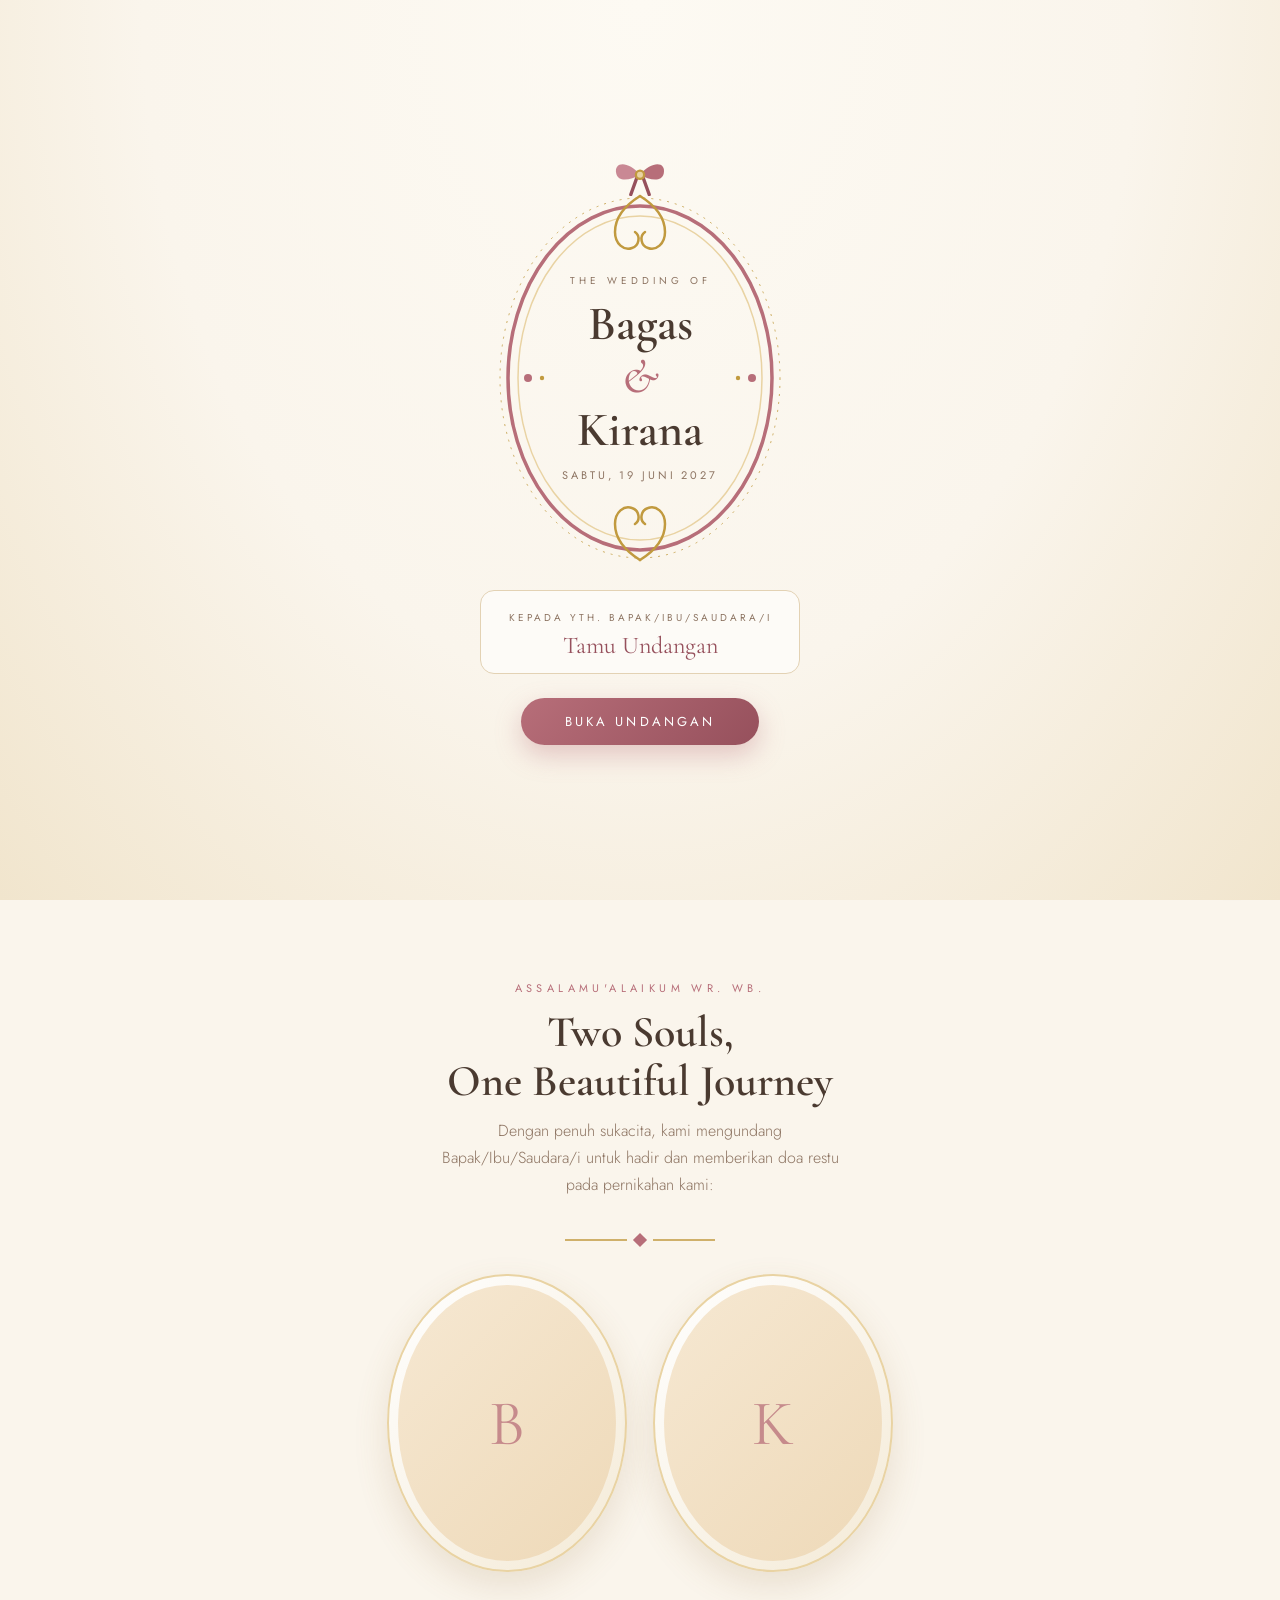
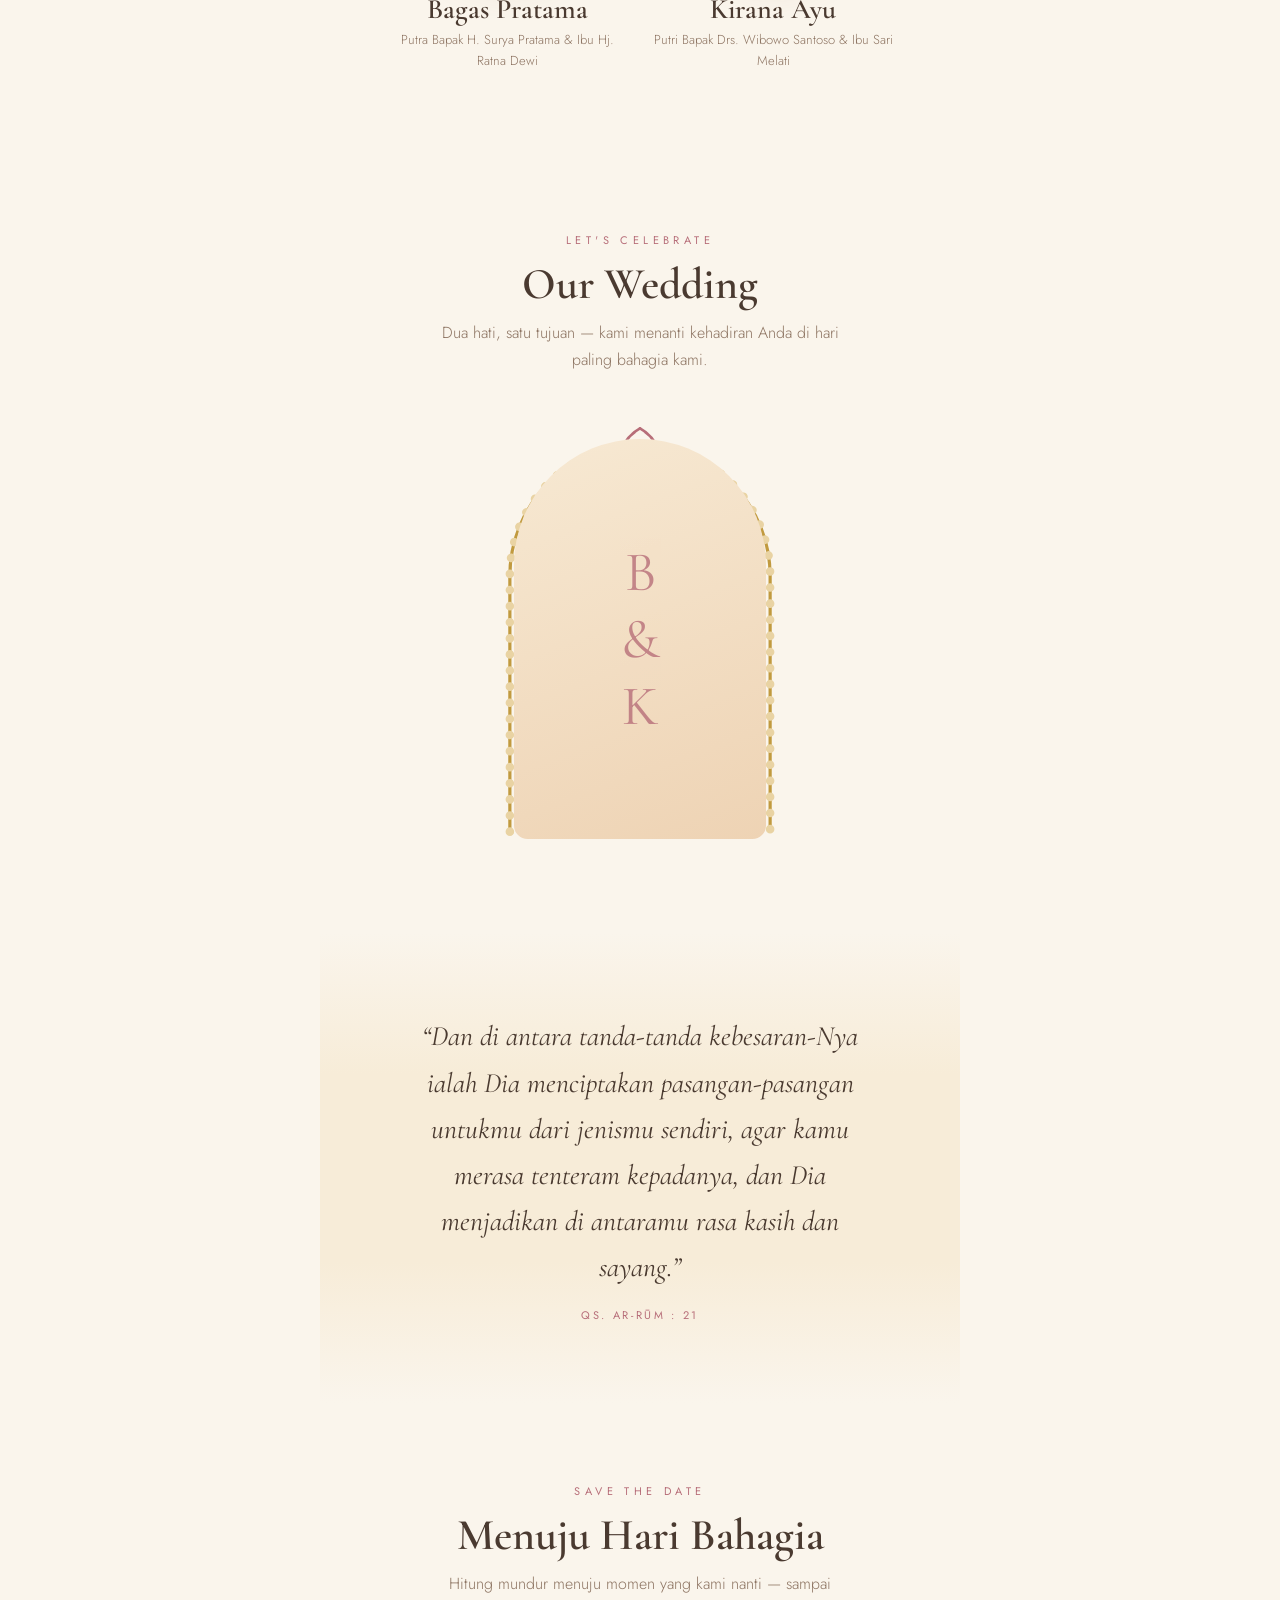
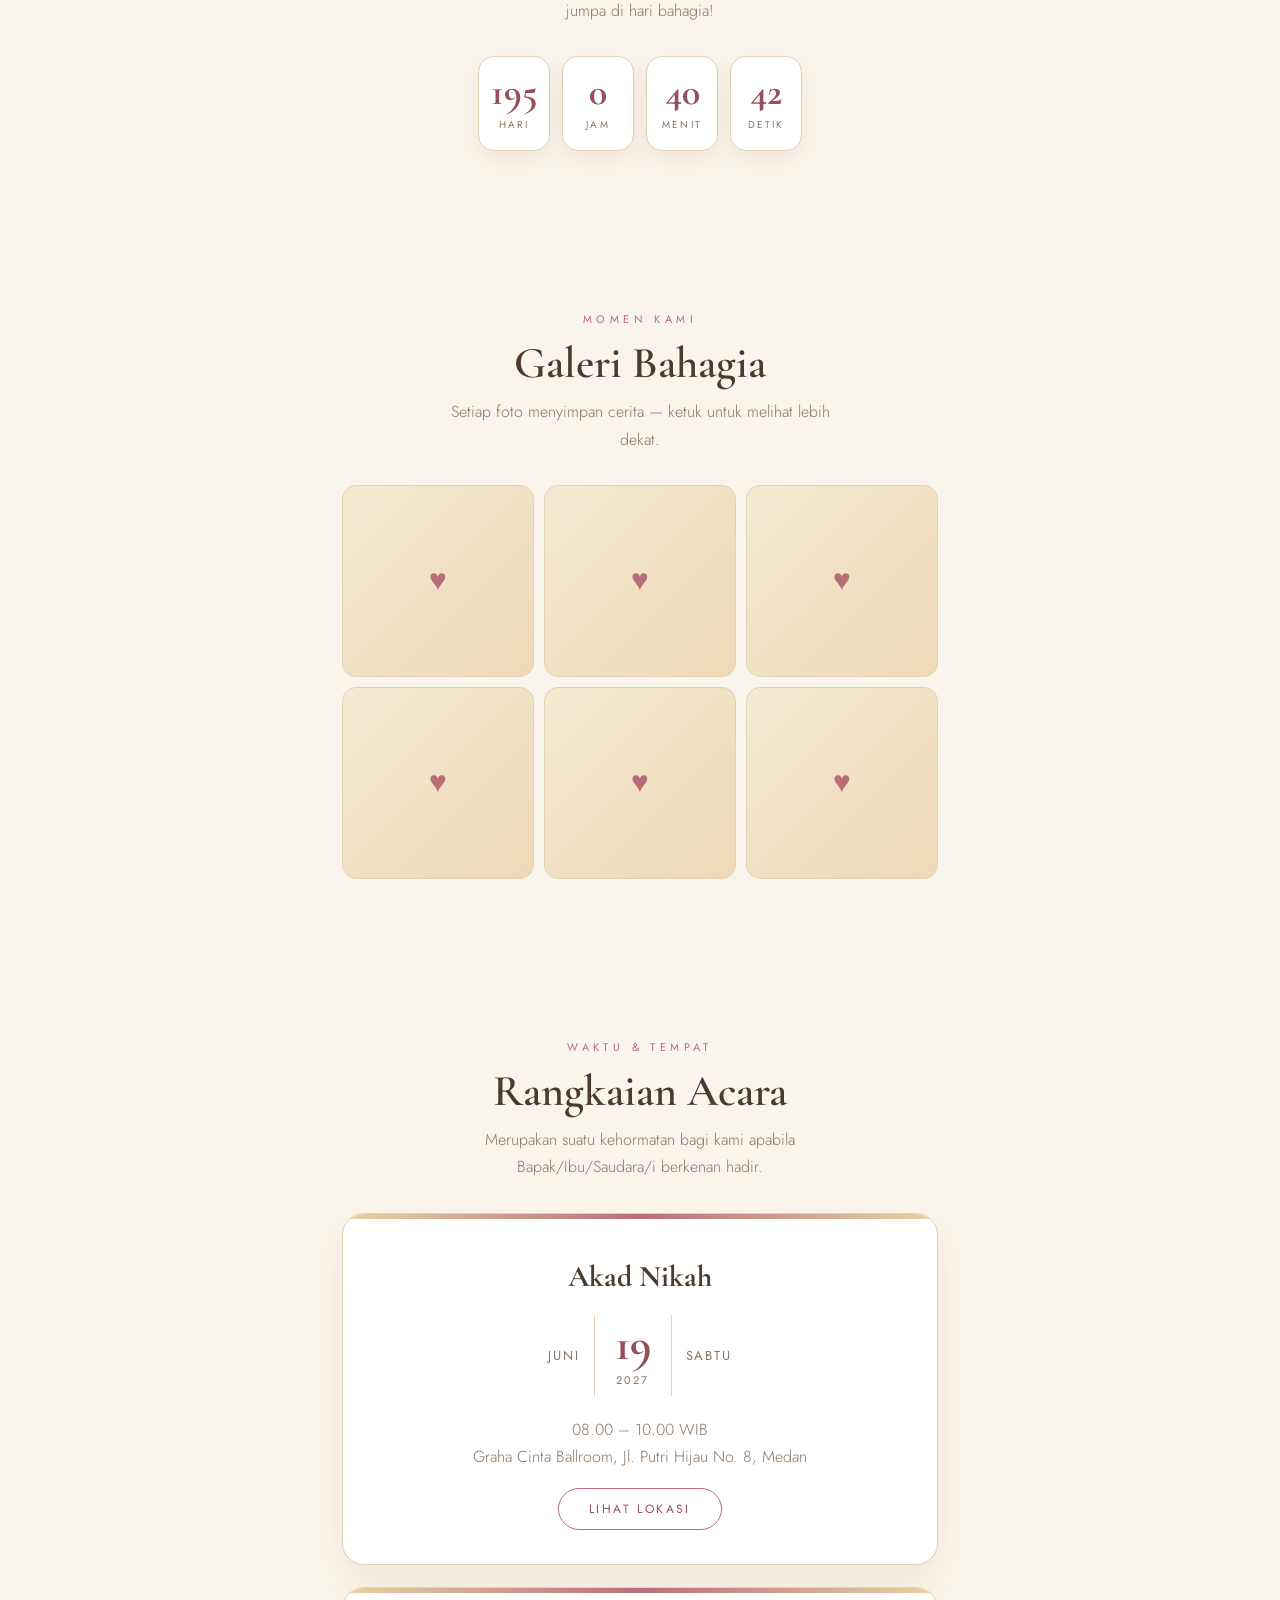
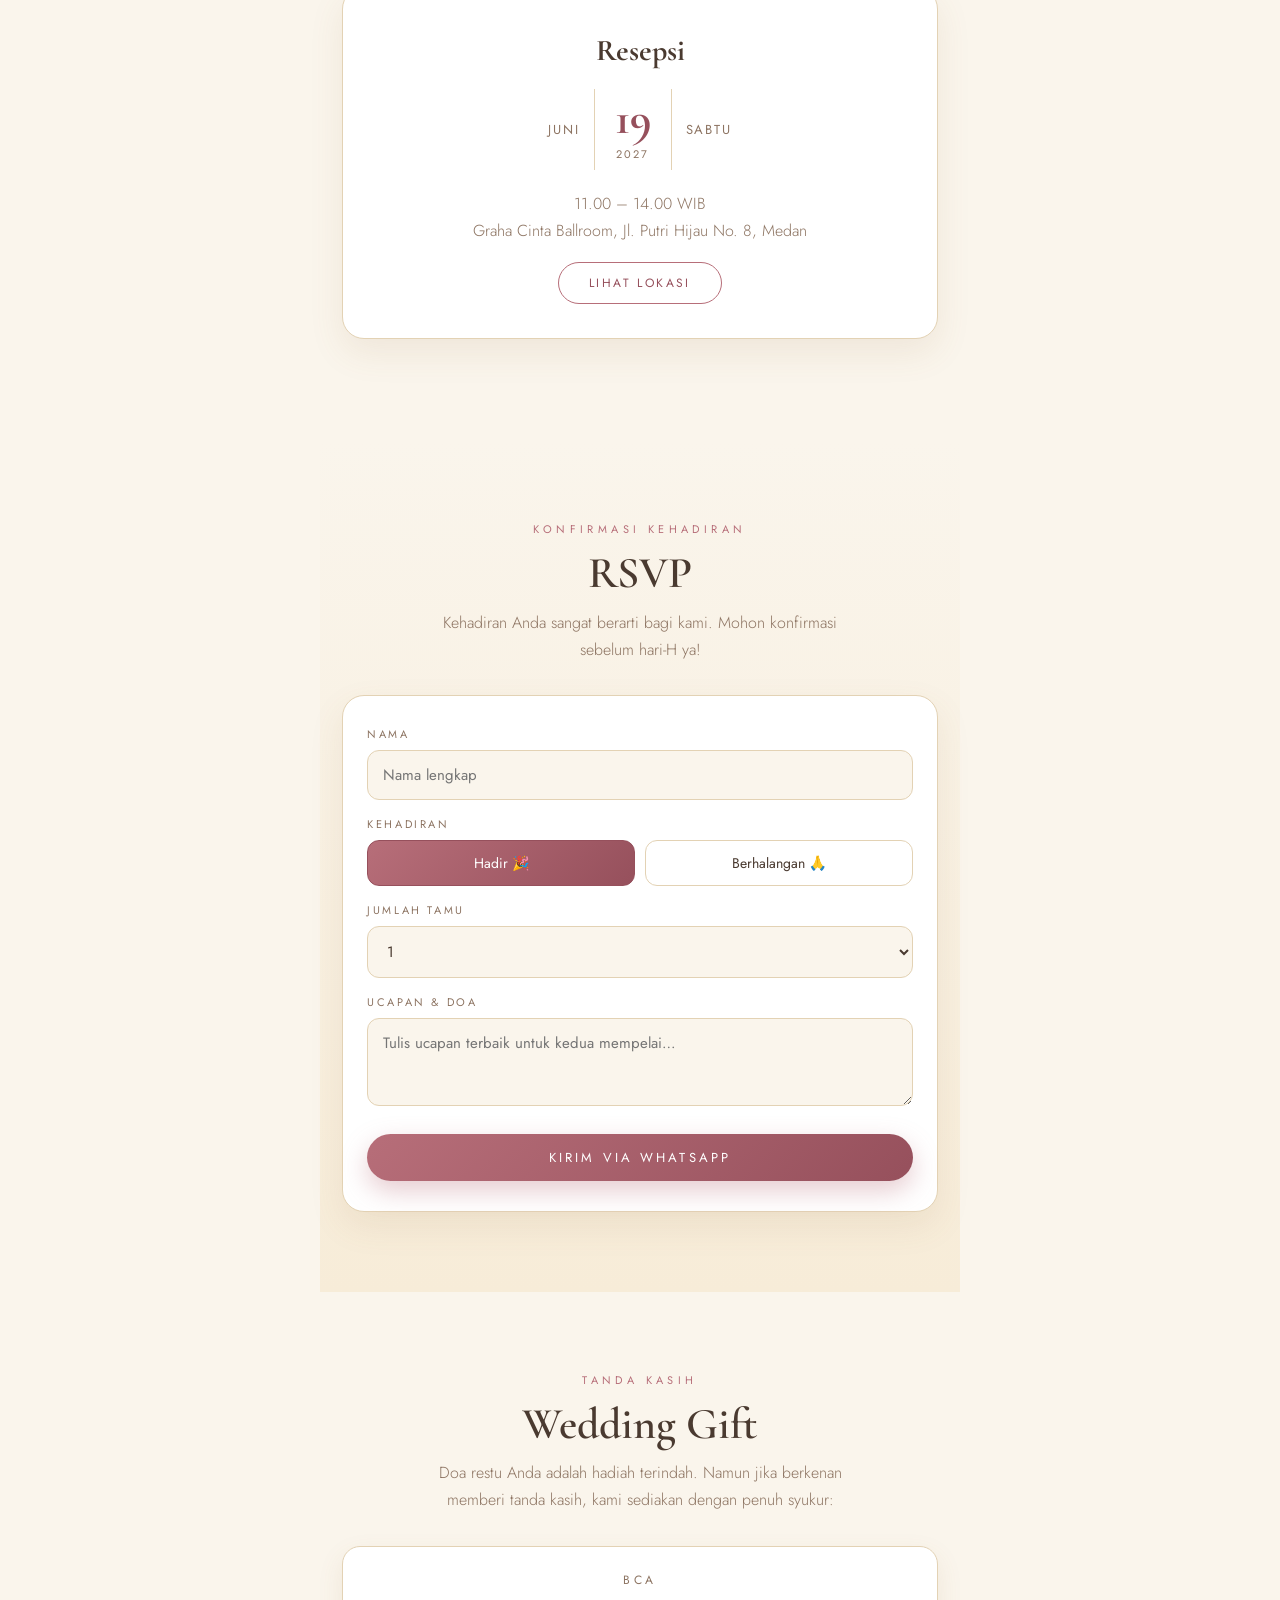
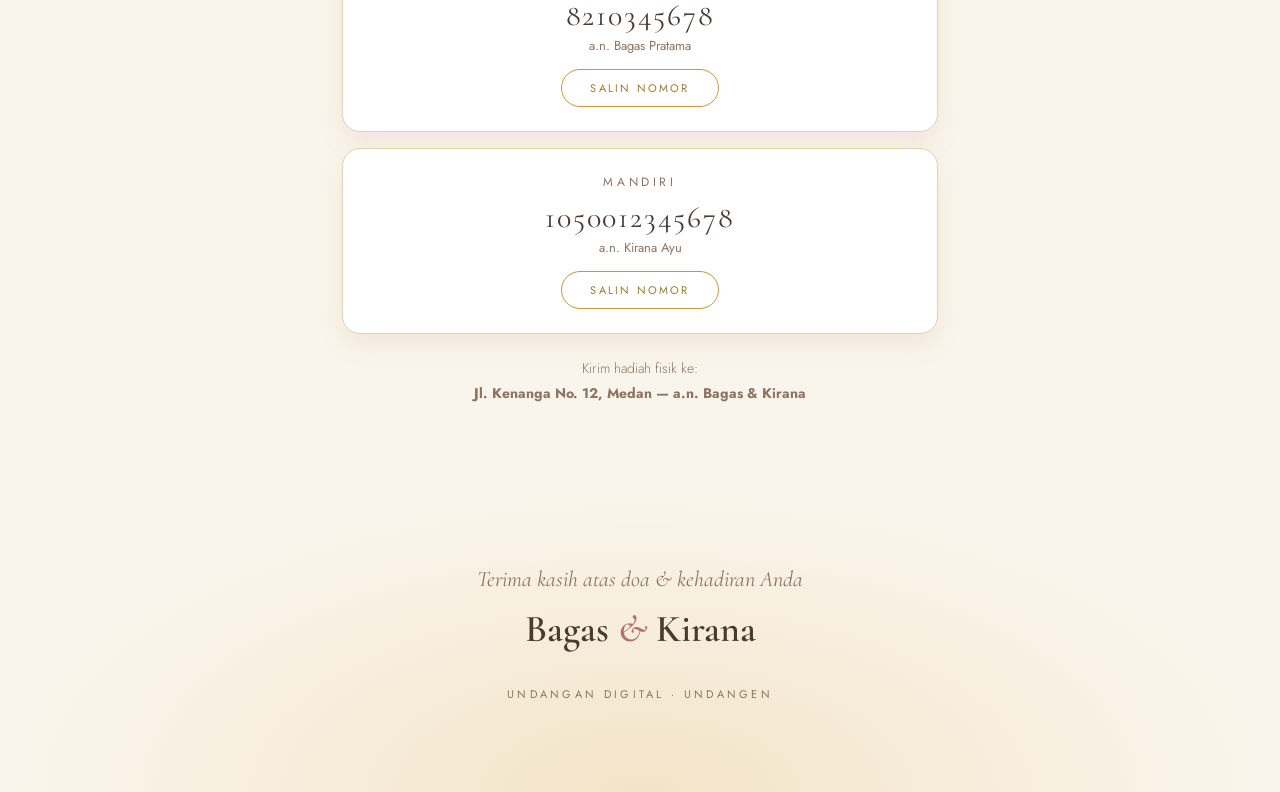
==== commit 31c5df35: "baroque-rose v2: aset ornamen asli + alur persis video (assembly intro, pearl arch)" ====
--- a/public/tema/baroque-rose/index.html
+++ b/public/tema/baroque-rose/index.html
@@ -17,75 +17,108 @@
 html{scroll-behavior:smooth}
 body{background:var(--ivory);color:var(--ink);font-family:'Jost',sans-serif;overflow-x:hidden}
 .serif{font-family:'Cormorant Garamond',serif}
-img{max-width:100%}
-/* ---------- cover ---------- */
+img{max-width:100}
+/* ============ COVER + ASSEMBLY ============ */
 #cover{position:fixed;inset:0;z-index:100;background:
   radial-gradient(ellipse at 50% 0%,#fdfaf3 0%,var(--ivory) 55%,#f1e5cd 100%);
-  display:flex;align-items:center;justify-content:center;text-align:center;
+  display:flex;align-items:center;justify-content:center;text-align:center;overflow:hidden;
   transition:opacity 1s ease,visibility 1s}
 #cover.hide{opacity:0;visibility:hidden}
-.cover-inner{position:relative;padding:34px 26px;max-width:440px;width:92%}
-.corner{position:absolute;width:110px;height:110px;color:var(--gold);opacity:0;transform:scale(.6);transition:all 1.1s cubic-bezier(.2,.8,.2,1)}
-.corner.tl{top:6px;left:6px}.corner.tr{top:6px;right:6px;transform:scale(.6) scaleX(-1)}
-.corner.bl{bottom:6px;left:6px;transform:scale(.6) scaleY(-1)}.corner.br{bottom:6px;right:6px;transform:scale(.6) scale(-1)}
-body.loaded .corner{opacity:1;transform:scale(1)}
-body.loaded .corner.tr{transform:scaleX(-1)}body.loaded .corner.bl{transform:scaleY(-1)}body.loaded .corner.br{transform:scale(-1)}
-.eyebrow{letter-spacing:.42em;font-size:11px;color:var(--muted);text-transform:uppercase;margin-bottom:14px}
-.couple-names{font-size:44px;line-height:1.08;color:var(--ink);font-weight:600}
-.couple-names .amp{color:var(--rosegold);font-style:italic;font-weight:500}
-.cover-date{margin-top:12px;letter-spacing:.28em;font-size:12px;color:var(--muted);text-transform:uppercase}
-.guest-card{margin:26px auto 0;border:1px solid var(--line);background:rgba(255,255,255,.55);
-  border-radius:14px;padding:14px 18px;max-width:320px}
+.orn{position:absolute;pointer-events:none;z-index:1}
+.swag{top:-8px;left:50%;transform:translateX(-50%);width:min(430px,96vw)}
+.gc{width:min(200px,44vw)}
+.gc.tl{top:0;left:0}.gc.tr{top:0;right:0;transform:scaleX(-1)}
+.gc.bl{bottom:0;left:0;transform:scaleY(-1)}.gc.br{bottom:0;right:0;transform:scale(-1,-1)}
+.fc{width:min(190px,42vw);bottom:-6px}
+.fc.fl{left:-8px}.fc.fr{right:-8px;transform:scaleX(-1)}
+/* assembly */
+.asm{opacity:0;transition:opacity 1.2s ease,transform 1.2s cubic-bezier(.2,.8,.2,1)}
+.asm-swag{transform:translate(-50%,-90px)}
+.gc.tl.asm{transform:translate(-70px,-70px) scale(.8)}
+.gc.tr.asm{transform:translate(70px,-70px) scale(.8) scaleX(-1)}
+.gc.bl.asm{transform:translate(-70px,70px) scale(.8) scaleY(-1)}
+.gc.br.asm{transform:translate(70px,70px) scale(.8) scale(-1,-1)}
+.fc.fl.asm{transform:translate(-50px,50px) scale(.85)}
+.fc.fr.asm{transform:translate(50px,50px) scale(.85) scaleX(-1)}
+.asm-up{transform:translateY(46px)}
+body.loaded .asm{opacity:1}
+body.loaded .asm-swag{transform:translate(-50%,0)}
+body.loaded .gc.tl{transform:none}body.loaded .gc.tr{transform:scaleX(-1)}
+body.loaded .gc.bl{transform:scaleY(-1)}body.loaded .gc.br{transform:scale(-1,-1)}
+body.loaded .fc.fl{transform:none}body.loaded .fc.fr{transform:scaleX(-1)}
+body.loaded .asm-up{transform:none}
+.d1{transition-delay:.2s}.d2{transition-delay:.45s}.d3{transition-delay:.7s}
+.d4{transition-delay:.95s}.d5{transition-delay:1.15s}.d6{transition-delay:1.35s}
+.cover-inner{position:relative;z-index:2;padding:20px;max-width:440px;width:94%}
+.cov-oval{position:relative;width:min(300px,76vw);margin:0 auto}
+.cov-oval svg{width:100%;display:block}
+.cov-names{position:absolute;inset:0;display:flex;flex-direction:column;align-items:center;justify-content:center;padding:0 34px}
+.cov-names .eyebrow{letter-spacing:.4em;font-size:10px;color:var(--muted);text-transform:uppercase;margin-bottom:10px}
+.cov-names .nm{font-size:40px;line-height:1.1;font-weight:600}
+.cov-names .nm .amp{color:var(--rosegold);font-style:italic;font-weight:500}
+.cov-names .dt{margin-top:10px;letter-spacing:.26em;font-size:11px;color:var(--muted);text-transform:uppercase}
+.bow{width:66px;margin:0 auto -8px;display:block;position:relative;z-index:3}
+.guest-card{margin:22px auto 0;border:1px solid var(--line);background:rgba(255,255,255,.6);
+  border-radius:14px;padding:13px 18px;max-width:320px;position:relative;z-index:2}
 .guest-card small{letter-spacing:.3em;font-size:10px;color:var(--muted);text-transform:uppercase}
 .guest-card .gname{font-family:'Cormorant Garamond',serif;font-size:24px;color:var(--rosedeep);margin-top:4px}
-.btn{display:inline-block;margin-top:26px;padding:14px 44px;border:none;cursor:pointer;
+.btn{display:inline-block;margin-top:24px;padding:14px 44px;border:none;cursor:pointer;position:relative;z-index:2;
   background:linear-gradient(135deg,var(--rosegold),var(--rosedeep));color:#fff;
   font-family:'Jost';letter-spacing:.24em;font-size:13px;text-transform:uppercase;border-radius:999px;
   box-shadow:0 10px 26px rgba(183,110,121,.35);transition:transform .25s}
 .btn:active{transform:scale(.96)}
-.bow{width:74px;margin:0 auto 6px;display:block}
-/* ---------- hero ---------- */
+/* ============ HERO ============ */
 #hero{min-height:100svh;display:flex;flex-direction:column;align-items:center;justify-content:center;
-  text-align:center;padding:70px 24px 60px;position:relative;
+  text-align:center;padding:90px 24px 60px;position:relative;overflow:hidden;
   background:radial-gradient(ellipse at 50% 20%,#fdfaf3 0%,var(--ivory) 60%,#f3e7cf 100%)}
-#hero .frame{width:min(300px,74vw);margin-bottom:26px}
-#hero h1{font-size:15px;letter-spacing:.5em;color:var(--muted);text-transform:uppercase;margin-bottom:16px}
-#hero .names{font-size:clamp(46px,11vw,84px);line-height:1.02;font-weight:600}
+#hero .hgc{position:absolute;width:min(220px,48vw);opacity:.95}
+#hero .hgc.tl{top:0;left:0}#hero .hgc.br{bottom:0;right:0;transform:scale(-1,-1)}
+#hero .hfc{position:absolute;width:min(200px,44vw);bottom:0}
+#hero .hfc.fl{left:0}#hero .hfc.fr{right:0;transform:scaleX(-1)}
+#hero .frame{width:min(290px,72vw);margin-bottom:24px;position:relative;z-index:2}
+#hero h1{font-size:14px;letter-spacing:.5em;color:var(--muted);text-transform:uppercase;margin-bottom:14px;position:relative;z-index:2}
+#hero .names{font-size:clamp(44px,11vw,80px);line-height:1.02;font-weight:600;position:relative;z-index:2}
 #hero .names .amp{color:var(--rosegold);font-style:italic;font-weight:500}
-#hero .date{margin-top:18px;letter-spacing:.3em;font-size:13px;color:var(--muted);text-transform:uppercase}
-.scroll-hint{position:absolute;bottom:26px;left:50%;transform:translateX(-50%);color:var(--muted);
-  font-size:11px;letter-spacing:.32em;text-transform:uppercase;animation:float 2.4s ease-in-out infinite}
+#hero .date{margin-top:16px;letter-spacing:.3em;font-size:13px;color:var(--muted);text-transform:uppercase;position:relative;z-index:2}
+.scroll-hint{position:absolute;bottom:24px;left:50%;transform:translateX(-50%);color:var(--muted);
+  font-size:11px;letter-spacing:.32em;text-transform:uppercase;animation:float 2.4s ease-in-out infinite;z-index:2}
 @keyframes float{0%,100%{transform:translate(-50%,0)}50%{transform:translate(-50%,8px)}}
-/* ---------- sections ---------- */
-section{padding:84px 22px;position:relative;max-width:640px;margin:0 auto;text-align:center}
+/* ============ SECTIONS ============ */
+section{padding:80px 22px;position:relative;max-width:640px;margin:0 auto;text-align:center}
 .sec-eyebrow{letter-spacing:.4em;font-size:11px;color:var(--rosegold);text-transform:uppercase;margin-bottom:12px}
-.sec-title{font-size:clamp(32px,8vw,46px);font-weight:600;line-height:1.12;margin-bottom:10px}
-.sec-sub{color:var(--muted);font-weight:300;max-width:420px;margin:0 auto 34px;line-height:1.7}
-.divider{width:150px;margin:26px auto;display:block}
+.sec-title{font-size:clamp(30px,8vw,44px);font-weight:600;line-height:1.12;margin-bottom:10px}
+.sec-sub{color:var(--muted);font-weight:300;max-width:420px;margin:0 auto 32px;line-height:1.7}
+.divider{width:150px;margin:24px auto;display:block}
 .reveal{opacity:0;transform:translateY(34px);transition:opacity .9s ease,transform .9s ease}
 .reveal.in{opacity:1;transform:none}
 /* couple */
 .couple-grid{display:flex;gap:26px;justify-content:center;flex-wrap:wrap}
 .person{width:min(240px,42vw)}
-.oval{position:relative;border-radius:50%;padding:10px;
+.oval{position:relative;border-radius:50%;padding:9px;
   background:linear-gradient(135deg,#fff,var(--cream));
   border:2px solid var(--champagne);box-shadow:0 14px 34px rgba(150,110,60,.16)}
 .oval .ph{border-radius:50%;aspect-ratio:3/3.8;overflow:hidden;background:
   linear-gradient(135deg,#f6e8d2,#eed9b8);display:flex;align-items:center;justify-content:center}
 .oval .ph img{width:100%;height:100%;object-fit:cover}
 .oval .ph .mono{font-family:'Cormorant Garamond',serif;font-size:64px;color:var(--rosegold);opacity:.75}
-.oval .fl{position:absolute;left:50%;transform:translateX(-50%);width:56px;color:var(--gold)}
-.oval .fl.top{top:-24px}.oval .fl.bot{bottom:-24px;transform:translateX(-50%) rotate(180deg)}
 .person h3{font-family:'Cormorant Garamond',serif;font-size:28px;margin:20px 0 4px;font-weight:600}
 .person p{color:var(--muted);font-size:13px;font-weight:300;line-height:1.6}
+/* celebrate : pearl arch */
+.arch{position:relative;width:min(320px,80vw);margin:6px auto 0}
+.arch svg{width:100%;display:block}
+.arch-ph{position:absolute;top:34px;left:34px;right:34px;bottom:14px;overflow:hidden;
+  border-radius:130px 130px 14px 14px;background:linear-gradient(160deg,#f7e9d3,#eed3b4);
+  display:flex;align-items:center;justify-content:center}
+.arch-ph img{width:100%;height:100%;object-fit:cover}
+.arch-ph .mono{font-family:'Cormorant Garamond',serif;font-size:56px;color:var(--rosegold);opacity:.8;text-align:center;line-height:1.2}
 /* verse */
 #verse{background:linear-gradient(180deg,var(--ivory),#f7ecd8 30%,#f7ecd8 70%,var(--ivory))}
 .verse-text{font-family:'Cormorant Garamond',serif;font-style:italic;font-size:clamp(21px,5.4vw,28px);
   line-height:1.65;color:var(--ink);max-width:480px;margin:0 auto}
 .verse-src{margin-top:16px;letter-spacing:.24em;font-size:11px;color:var(--rosegold);text-transform:uppercase}
 /* countdown */
-.cd-grid{display:flex;gap:12px;justify-content:center;margin-top:8px}
-.cd-box{background:#fff;border:1px solid var(--line);border-radius:16px;min-width:74px;padding:16px 8px;
+.cd-grid{display:flex;gap:12px;justify-content:center;margin-top:8px;flex-wrap:wrap}
+.cd-box{background:#fff;border:1px solid var(--line);border-radius:16px;min-width:72px;padding:16px 8px;
   box-shadow:0 8px 22px rgba(150,110,60,.10)}
 .cd-box b{font-family:'Cormorant Garamond',serif;font-size:38px;color:var(--rosedeep);display:block;line-height:1}
 .cd-box span{font-size:10px;letter-spacing:.22em;color:var(--muted);text-transform:uppercase}
@@ -105,10 +138,11 @@
   box-shadow:0 14px 34px rgba(150,110,60,.10);position:relative;overflow:hidden}
 .ev-card::before{content:"";position:absolute;top:0;left:0;right:0;height:5px;
   background:linear-gradient(90deg,var(--champagne),var(--rosegold),var(--champagne))}
+.ev-card .ev-orn{width:120px;margin:0 auto 10px;display:block;opacity:.9}
 .ev-card h3{font-family:'Cormorant Garamond',serif;font-size:30px;margin-bottom:6px}
-.ev-when{display:flex;gap:0;justify-content:center;align-items:stretch;margin:20px 0}
-.ev-when .d{padding:6px 18px;border-left:1px solid var(--line);border-right:1px solid var(--line)}
-.ev-when .d b{font-family:'Cormorant Garamond',serif;font-size:44px;color:var(--rosedeep);display:block;line-height:1}
+.ev-when{display:flex;justify-content:center;align-items:stretch;margin:20px 0}
+.ev-when .d{padding:6px 20px;border-left:1px solid var(--line);border-right:1px solid var(--line)}
+.ev-when .d b{font-family:'Cormorant Garamond',serif;font-size:46px;color:var(--rosedeep);display:block;line-height:1}
 .ev-when .d span{font-size:11px;letter-spacing:.2em;color:var(--muted);text-transform:uppercase}
 .ev-when .m{align-self:center;padding:0 14px;color:var(--muted);font-size:13px;letter-spacing:.14em;text-transform:uppercase}
 .ev-place{color:var(--muted);font-weight:300;line-height:1.7;margin-bottom:18px}
@@ -137,8 +171,9 @@
   border-radius:999px;letter-spacing:.2em;font-size:11px;text-transform:uppercase;cursor:pointer;font-family:'Jost'}
 .addr{margin-top:22px;color:var(--muted);font-weight:300;line-height:1.8;font-size:14px}
 /* footer */
-footer{padding:70px 24px 90px;text-align:center;background:
-  radial-gradient(ellipse at 50% 100%,#f3e4c8 0%,var(--ivory) 70%)}
+footer{padding:70px 24px 90px;text-align:center;position:relative;overflow:hidden;
+  background:radial-gradient(ellipse at 50% 100%,#f3e4c8 0%,var(--ivory) 70%)}
+footer .fswag{width:min(340px,84vw);margin:0 auto 10px;display:block}
 footer .thanks{font-family:'Cormorant Garamond',serif;font-style:italic;font-size:22px;color:var(--muted);margin-bottom:14px}
 footer .names{font-family:'Cormorant Garamond',serif;font-size:38px;font-weight:600}
 footer .names .amp{color:var(--rosegold);font-style:italic}
@@ -156,7 +191,7 @@
   background:#3d2f28;color:#ffeecf;padding:12px 26px;border-radius:999px;font-size:14px;letter-spacing:.06em;
   opacity:0;transition:all .35s;pointer-events:none;white-space:nowrap}
 #toast.on{opacity:1;transform:translateX(-50%) translateY(0)}
-@media(min-width:700px){.couple-names{font-size:56px}}
+@media(min-width:700px){.cov-names .nm{font-size:48px}}
 </style>
 </head>
 <body>
@@ -179,45 +214,19 @@
   ALAMAT:"Jl. Kenanga No. 12, Medan — a.n. Bagas & Kirana",
   AYAT:"Dan di antara tanda-tanda kebesaran-Nya ialah Dia menciptakan pasangan-pasangan untukmu dari jenismu sendiri, agar kamu merasa tenteram kepadanya, dan Dia menjadikan di antaramu rasa kasih dan sayang.",
   AYAT_SRC:"QS. Ar-Rūm : 21",
-  FOTO:{pria:"", wanita:"", galeri:["","","","","",""]}
+  FOTO:{pria:"", wanita:"", pasangan:"", galeri:["","","","","",""]}
 };
-/* demo: nama tamu via ?to= */
 </script>
 <!-- ================= COVER ================= -->
 <div id="cover">
-  <div class="cover-inner">
-    <svg class="corner tl" viewBox="0 0 120 120" fill="none" stroke="currentColor" stroke-width="2" stroke-linecap="round">
-      <path d="M8 112 C8 66 22 40 50 30 C70 23 90 26 100 40 C106 48 104 58 96 60 C90 62 84 57 86 51"/>
-      <path d="M8 112 C34 108 56 98 70 80 C78 69 82 56 78 44"/>
-      <circle cx="100" cy="40" r="3" fill="currentColor" stroke="none"/>
-      <circle cx="78" cy="44" r="2.4" fill="currentColor" stroke="none"/>
-      <path d="M30 92 q10 -2 14 -12 q-12 0 -14 12" fill="currentColor" stroke="none" opacity=".7"/>
-      <path d="M52 74 q10 -2 14 -12 q-12 0 -14 12" fill="currentColor" stroke="none" opacity=".7"/>
-    </svg>
-    <svg class="corner tr" viewBox="0 0 120 120" fill="none" stroke="currentColor" stroke-width="2" stroke-linecap="round">
-      <path d="M8 112 C8 66 22 40 50 30 C70 23 90 26 100 40 C106 48 104 58 96 60 C90 62 84 57 86 51"/>
-      <path d="M8 112 C34 108 56 98 70 80 C78 69 82 56 78 44"/>
-      <circle cx="100" cy="40" r="3" fill="currentColor" stroke="none"/>
-      <circle cx="78" cy="44" r="2.4" fill="currentColor" stroke="none"/>
-      <path d="M30 92 q10 -2 14 -12 q-12 0 -14 12" fill="currentColor" stroke="none" opacity=".7"/>
-      <path d="M52 74 q10 -2 14 -12 q-12 0 -14 12" fill="currentColor" stroke="none" opacity=".7"/>
-    </svg>
-    <svg class="corner bl" viewBox="0 0 120 120" fill="none" stroke="currentColor" stroke-width="2" stroke-linecap="round">
-      <path d="M8 112 C8 66 22 40 50 30 C70 23 90 26 100 40 C106 48 104 58 96 60 C90 62 84 57 86 51"/>
-      <path d="M8 112 C34 108 56 98 70 80 C78 69 82 56 78 44"/>
-      <circle cx="100" cy="40" r="3" fill="currentColor" stroke="none"/>
-      <circle cx="78" cy="44" r="2.4" fill="currentColor" stroke="none"/>
-      <path d="M30 92 q10 -2 14 -12 q-12 0 -14 12" fill="currentColor" stroke="none" opacity=".7"/>
-      <path d="M52 74 q10 -2 14 -12 q-12 0 -14 12" fill="currentColor" stroke="none" opacity=".7"/>
-    </svg>
-    <svg class="corner br" viewBox="0 0 120 120" fill="none" stroke="currentColor" stroke-width="2" stroke-linecap="round">
-      <path d="M8 112 C8 66 22 40 50 30 C70 23 90 26 100 40 C106 48 104 58 96 60 C90 62 84 57 86 51"/>
-      <path d="M8 112 C34 108 56 98 70 80 C78 69 82 56 78 44"/>
-      <circle cx="100" cy="40" r="3" fill="currentColor" stroke="none"/>
-      <circle cx="78" cy="44" r="2.4" fill="currentColor" stroke="none"/>
-      <path d="M30 92 q10 -2 14 -12 q-12 0 -14 12" fill="currentColor" stroke="none" opacity=".7"/>
-      <path d="M52 74 q10 -2 14 -12 q-12 0 -14 12" fill="currentColor" stroke="none" opacity=".7"/>
-    </svg>
+  <img class="orn swag asm asm-swag d1" src="/tema/baroque-rose/assets/flower-swag.png" alt="">
+  <img class="orn gc tl asm d2" src="/tema/baroque-rose/assets/gold-corner.png" alt="">
+  <img class="orn gc tr asm d2" src="/tema/baroque-rose/assets/gold-corner.png" alt="">
+  <img class="orn gc bl asm d3" src="/tema/baroque-rose/assets/gold-corner.png" alt="">
+  <img class="orn gc br asm d3" src="/tema/baroque-rose/assets/gold-corner.png" alt="">
+  <img class="orn fc fl asm d4" src="/tema/baroque-rose/assets/flower-corner.png" alt="">
+  <img class="orn fc fr asm d4" src="/tema/baroque-rose/assets/flower-corner.png" alt="">
+  <div class="cover-inner asm asm-up d5">
     <svg class="bow" viewBox="0 0 100 62">
       <path d="M50 30 C32 8 10 10 14 28 C17 42 36 38 50 30 Z" fill="#c98894"/>
       <path d="M50 30 C68 8 90 10 86 28 C83 42 64 38 50 30 Z" fill="#b76e79"/>
@@ -225,9 +234,24 @@
       <circle cx="50" cy="30" r="8" fill="#c19a3f"/>
       <circle cx="50" cy="30" r="4.5" fill="#e9d3a3"/>
     </svg>
-    <div class="eyebrow">The Wedding Of</div>
-    <div class="couple-names serif"><span id="cvPria">Bagas</span><br><span class="amp">&amp;</span><br><span id="cvWanita">Kirana</span></div>
-    <div class="cover-date" id="cvDate">Sabtu, 19 Juni 2027</div>
+    <div class="cov-oval">
+      <svg viewBox="0 0 300 380" fill="none">
+        <ellipse cx="150" cy="190" rx="132" ry="172" stroke="#b76e79" stroke-width="3.5"/>
+        <ellipse cx="150" cy="190" rx="122" ry="162" stroke="#e9d3a3" stroke-width="1.5"/>
+        <ellipse cx="150" cy="190" rx="140" ry="180" stroke="#c19a3f" stroke-width="1" stroke-dasharray="2 6" opacity=".8"/>
+        <path d="M150 8 c-16 10 -25 22 -25 36 c0 12 9 19 17 16 c7 -2 9 -12 3 -16" stroke="#c19a3f" stroke-width="2.5" stroke-linecap="round"/>
+        <path d="M150 8 c16 10 25 22 25 36 c0 12 -9 19 -17 16 c-7 -2 -9 -12 -3 -16" stroke="#c19a3f" stroke-width="2.5" stroke-linecap="round"/>
+        <path d="M150 372 c-16 -10 -25 -22 -25 -36 c0 -12 9 -19 17 -16 c7 2 9 12 3 16" stroke="#c19a3f" stroke-width="2.5" stroke-linecap="round"/>
+        <path d="M150 372 c16 -10 25 -22 25 -36 c0 -12 -9 -19 -17 -16 c-7 2 -9 12 -3 16" stroke="#c19a3f" stroke-width="2.5" stroke-linecap="round"/>
+        <circle cx="38" cy="190" r="4" fill="#b76e79"/><circle cx="262" cy="190" r="4" fill="#b76e79"/>
+        <circle cx="52" cy="190" r="2.2" fill="#c19a3f"/><circle cx="248" cy="190" r="2.2" fill="#c19a3f"/>
+      </svg>
+      <div class="cov-names">
+        <div class="eyebrow">The Wedding Of</div>
+        <div class="nm serif"><span id="cvPria">Bagas</span><br><span class="amp">&amp;</span><br><span id="cvWanita">Kirana</span></div>
+        <div class="dt" id="cvDate">Sabtu, 19 Juni 2027</div>
+      </div>
+    </div>
     <div class="guest-card">
       <small>Kepada Yth. Bapak/Ibu/Saudara/i</small>
       <div class="gname" id="guestName">Tamu Undangan</div>
@@ -238,16 +262,19 @@
 
 <!-- ================= HERO ================= -->
 <div id="hero">
+  <img class="hgc tl" src="/tema/baroque-rose/assets/gold-corner.png" alt="">
+  <img class="hgc br" src="/tema/baroque-rose/assets/gold-corner.png" alt="">
+  <img class="hfc fl" src="/tema/baroque-rose/assets/flower-corner.png" alt="">
+  <img class="hfc fr" src="/tema/baroque-rose/assets/flower-corner.png" alt="">
   <div class="frame reveal">
     <svg viewBox="0 0 300 340" fill="none">
-      <ellipse cx="150" cy="175" rx="128" ry="158" stroke="#c19a3f" stroke-width="3"/>
-      <ellipse cx="150" cy="175" rx="118" ry="148" stroke="#e9d3a3" stroke-width="1.5"/>
-      <path d="M150 4 c-14 8 -22 18 -22 30 c0 10 8 16 15 14 c6 -2 8 -10 3 -14" stroke="#b76e79" stroke-width="2.5" stroke-linecap="round"/>
-      <path d="M150 4 c14 8 22 18 22 30 c0 10 -8 16 -15 14 c-6 -2 -8 -10 -3 -14" stroke="#b76e79" stroke-width="2.5" stroke-linecap="round"/>
-      <path d="M150 346 c-14 -8 -22 -18 -22 -30 c0 -10 8 -16 15 -14 c6 2 8 10 3 14" stroke="#b76e79" stroke-width="2.5" stroke-linecap="round"/>
-      <path d="M150 346 c14 -8 22 -18 22 -30 c0 -10 -8 -16 -15 -14 c-6 2 -8 10 -3 14" stroke="#b76e79" stroke-width="2.5" stroke-linecap="round"/>
-      <circle cx="150" cy="175" r="4" fill="#b76e79"/>
-      <text x="150" y="188" text-anchor="middle" font-family="Cormorant Garamond,serif" font-size="52" fill="#96505c" id="heroMono">B &amp; K</text>
+      <ellipse cx="150" cy="170" rx="128" ry="152" stroke="#c19a3f" stroke-width="3"/>
+      <ellipse cx="150" cy="170" rx="118" ry="142" stroke="#e9d3a3" stroke-width="1.5"/>
+      <path d="M150 6 c-14 8 -22 18 -22 30 c0 10 8 16 15 14 c6 -2 8 -10 3 -14" stroke="#b76e79" stroke-width="2.5" stroke-linecap="round"/>
+      <path d="M150 6 c14 8 22 18 22 30 c0 10 -8 16 -15 14 c-6 -2 -8 -10 -3 -14" stroke="#b76e79" stroke-width="2.5" stroke-linecap="round"/>
+      <path d="M150 334 c-14 -8 -22 -18 -22 -30 c0 -10 8 -16 15 -14 c6 2 8 10 3 14" stroke="#b76e79" stroke-width="2.5" stroke-linecap="round"/>
+      <path d="M150 334 c14 -8 22 -18 22 -30 c0 -10 -8 -16 -15 -14 c-6 2 -8 10 -3 14" stroke="#b76e79" stroke-width="2.5" stroke-linecap="round"/>
+      <text x="150" y="186" text-anchor="middle" font-family="Cormorant Garamond,serif" font-size="50" fill="#96505c" id="heroMono">B &amp; K</text>
     </svg>
   </div>
   <h1 class="reveal">The Wedding Of</h1>
@@ -267,31 +294,33 @@
   </svg>
   <div class="couple-grid">
     <div class="person reveal">
-      <div class="oval">
-        <svg class="fl top" viewBox="0 0 60 30" fill="none" stroke="currentColor" stroke-width="2" stroke-linecap="round">
-          <path d="M30 28 C20 18 12 14 4 16 C10 8 22 8 30 20 C38 8 50 8 56 16 C48 14 40 18 30 28"/>
-        </svg>
-        <div class="ph" id="phPria"><span class="mono">B</span></div>
-        <svg class="fl bot" viewBox="0 0 60 30" fill="none" stroke="currentColor" stroke-width="2" stroke-linecap="round">
-          <path d="M30 28 C20 18 12 14 4 16 C10 8 22 8 30 20 C38 8 50 8 56 16 C48 14 40 18 30 28"/>
-        </svg>
-      </div>
+      <div class="oval"><div class="ph" id="phPria"><span class="mono">B</span></div></div>
       <h3 id="cPria">Bagas Pratama</h3>
       <p id="cOrtuP">Putra Bapak H. Surya Pratama &amp; Ibu Hj. Ratna Dewi</p>
     </div>
     <div class="person reveal">
-      <div class="oval">
-        <svg class="fl top" viewBox="0 0 60 30" fill="none" stroke="currentColor" stroke-width="2" stroke-linecap="round">
-          <path d="M30 28 C20 18 12 14 4 16 C10 8 22 8 30 20 C38 8 50 8 56 16 C48 14 40 18 30 28"/>
-        </svg>
-        <div class="ph" id="phWanita"><span class="mono">K</span></div>
-        <svg class="fl bot" viewBox="0 0 60 30" fill="none" stroke="currentColor" stroke-width="2" stroke-linecap="round">
-          <path d="M30 28 C20 18 12 14 4 16 C10 8 22 8 30 20 C38 8 50 8 56 16 C48 14 40 18 30 28"/>
-        </svg>
-      </div>
+      <div class="oval"><div class="ph" id="phWanita"><span class="mono">K</span></div></div>
       <h3 id="cWanita">Kirana Ayu</h3>
       <p id="cOrtuW">Putri Bapak Drs. Wibowo Santoso &amp; Ibu Sari Melati</p>
     </div>
+  </div>
+</section>
+
+<!-- ================= CELEBRATE ================= -->
+<section id="celebrate">
+  <div class="sec-eyebrow reveal">Let's Celebrate</div>
+  <h2 class="sec-title serif reveal">Our Wedding</h2>
+  <p class="sec-sub reveal">Dua hati, satu tujuan — kami menanti kehadiran Anda di hari paling bahagia kami.</p>
+  <div class="arch reveal">
+    <svg viewBox="0 0 300 420" fill="none">
+      <path d="M28 400 L28 160 A122 122 0 0 1 272 160 L272 400" stroke="#c19a3f" stroke-width="3"/>
+      <path d="M28 400 L28 160 A122 122 0 0 1 272 160 L272 400" stroke="#e9d3a3" stroke-width="8"
+        stroke-dasharray="0.1 15" stroke-linecap="round"/>
+      <path d="M44 400 L44 164 A106 106 0 0 1 256 164 L256 400" stroke="#b76e79" stroke-width="1.5" opacity=".7"/>
+      <path d="M150 22 c-10 6 -16 14 -16 22 c0 7 6 11 10 9 c4 -1 5 -7 2 -9" stroke="#b76e79" stroke-width="2.5" stroke-linecap="round"/>
+      <path d="M150 22 c10 6 16 14 16 22 c0 7 -6 11 -10 9 c-4 -1 -5 -7 -2 -9" stroke="#b76e79" stroke-width="2.5" stroke-linecap="round"/>
+    </svg>
+    <div class="arch-ph" id="phPasangan"><span class="mono">B<br>&amp;<br>K</span></div>
   </div>
 </section>
 
@@ -313,7 +342,6 @@
     <div class="cd-box"><b id="cdS">0</b><span>Detik</span></div>
   </div>
 </section>
-
 <!-- ================= GALLERY ================= -->
 <section id="gallery">
   <div class="sec-eyebrow reveal">Momen Kami</div>
@@ -328,6 +356,7 @@
   <h2 class="sec-title serif reveal">Rangkaian Acara</h2>
   <p class="sec-sub reveal">Merupakan suatu kehormatan bagi kami apabila Bapak/Ibu/Saudara/i berkenan hadir.</p>
   <div class="ev-card reveal">
+    <img class="ev-orn" src="/tema/baroque-rose/assets/flower-swag.png" alt="">
     <h3 id="eAkadT">Akad Nikah</h3>
     <div class="ev-when">
       <div class="m" id="eAkadM">Juni</div>
@@ -338,9 +367,12 @@
     <a class="btn-ghost" id="eAkadMaps" href="#" target="_blank" rel="noopener">Lihat Lokasi</a>
   </div>
   <div class="ev-card reveal">
+    <img class="ev-orn" src="/tema/baroque-rose/assets/flower-swag.png" alt="">
     <h3 id="eResT">Resepsi</h3>
     <div class="ev-when">
+      <div class="m" id="eResM">Juni</div>
       <div class="d"><b id="eResD">19</b><span id="eResY">2027</span></div>
+      <div class="m" id="eResH">Sabtu</div>
     </div>
     <p class="ev-place"><span id="eResJam">11.00 – 14.00 WIB</span><br><span id="eResP"></span></p>
     <a class="btn-ghost" id="eResMaps" href="#" target="_blank" rel="noopener">Lihat Lokasi</a>
@@ -378,6 +410,7 @@
 </section>
 
 <footer>
+  <img class="fswag reveal" src="/tema/baroque-rose/assets/flower-swag.png" alt="">
   <div class="thanks reveal">Terima kasih atas doa &amp; kehadiran Anda</div>
   <div class="names reveal"><span id="fPria">Bagas</span> <span class="amp">&amp;</span> <span id="fWanita">Kirana</span></div>
   <div class="brand">Undangan Digital · Undangen</div>
@@ -391,10 +424,8 @@
 (function(){
 "use strict";
 var R=window.ROSE||{};
-function esc(s){return String(s==null?"":s).replace(/[&<>"']/g,function(c){return{"&":"&amp;","<":"&lt;",">":"&gt;",'"':"&quot;","'":"&#39;"}[c];});}
 function $(id){return document.getElementById(id);}
 function toast(m){var t=$("toast");t.textContent=m;t.classList.add("on");clearTimeout(t._h);t._h=setTimeout(function(){t.classList.remove("on");},2200);}
-/* ---------- isi dari config ---------- */
 function T(id,v){if(v!=null&&$(id))$(id).textContent=v;}
 T("cvPria",R.PRIA);T("cvWanita",R.WANITA);T("cvDate",R.TGL_TAMPIL);
 T("hPria",R.PRIA);T("hWanita",R.WANITA);T("hDate",R.TGL_TAMPIL);
@@ -402,15 +433,14 @@
 T("cPria",R.NAMA_PRIA);T("cWanita",R.NAMA_WANITA);T("cOrtuP",R.ORTU_P);T("cOrtuW",R.ORTU_W);
 T("vAyat","\u201C"+R.AYAT+"\u201D");T("vSrc",R.AYAT_SRC);
 T("fPria",R.PRIA);T("fWanita",R.WANITA);
-/* foto mempelai */
 function setPhoto(elId,url,mono){
   var el=$(elId);if(!el)return;
-  if(url){el.innerHTML='<img src="'+esc(url)+'" alt="">';}
-  else el.innerHTML='<span class="mono">'+esc(mono)+'</span>';
+  if(url){el.innerHTML='<img src="'+url.replace(/"/g,"&quot;")+'" alt="">';}
+  else if(mono)el.innerHTML='<span class="mono">'+mono+'</span>';
 }
 setPhoto("phPria",R.FOTO&&R.FOTO.pria,(R.PRIA||"B").charAt(0));
 setPhoto("phWanita",R.FOTO&&R.FOTO.wanita,(R.WANITA||"K").charAt(0));
-/* tanggal acara -> kartu */
+setPhoto("phPasangan",R.FOTO&&R.FOTO.pasangan,null);
 function fillDate(prefix,iso){
   var d=new Date(iso);if(isNaN(d))return;
   var MO=["Januari","Februari","Maret","April","Mei","Juni","Juli","Agustus","September","Oktober","November","Desember"];
@@ -424,14 +454,12 @@
 T("eResT",R.RESEPSI_T);T("eResJam",R.RESEPSI_JAM);T("eResP",R.RESEPSI_TEMPAT);
 if(R.AKAD_MAPS)$("eAkadMaps").href=R.AKAD_MAPS;
 if(R.RESEPSI_MAPS)$("eResMaps").href=R.RESEPSI_MAPS;
-/* nama tamu */
 try{
   var to=new URLSearchParams(location.search).get("to");
   if(to)$("guestName").textContent=to;
 }catch(e){}
-/* ---------- cover ---------- */
-window.addEventListener("load",function(){document.body.classList.add("loaded");});
-document.body.classList.add("loaded");
+/* assembly intro: blank beige -> ornaments assemble */
+setTimeout(function(){document.body.classList.add("loaded");},450);
 $("btnOpen").addEventListener("click",function(){
   $("cover").classList.add("hide");
   document.body.style.overflow="";
@@ -439,28 +467,23 @@
   document.getElementById("hero").scrollIntoView();
 });
 document.body.style.overflow="hidden";
-/* ---------- reveal on scroll ---------- */
 var io=new IntersectionObserver(function(es){
   es.forEach(function(e){if(e.isIntersecting){e.target.classList.add("in");io.unobserve(e.target);}});
 },{threshold:.12});
 document.querySelectorAll(".reveal").forEach(function(el){io.observe(el);});
-/* ---------- countdown ---------- */
 var target=new Date(R.TGL_ISO).getTime();
 function tick(){
-  var diff=target-Date.now();
-  if(diff<0)diff=0;
-  var d=Math.floor(diff/864e5),h=Math.floor(diff/36e5)%24,m=Math.floor(diff/6e4)%60,s=Math.floor(diff/1e3)%60;
-  $("cdD").textContent=d;$("cdH").textContent=h;$("cdM").textContent=m;$("cdS").textContent=s;
+  var diff=target-Date.now();if(diff<0)diff=0;
+  $("cdD").textContent=Math.floor(diff/864e5);
+  $("cdH").textContent=Math.floor(diff/36e5)%24;
+  $("cdM").textContent=Math.floor(diff/6e4)%60;
+  $("cdS").textContent=Math.floor(diff/1e3)%60;
 }
 tick();setInterval(tick,1000);
-/* ---------- galeri ---------- */
 var gal=(R.FOTO&&R.FOTO.galeri||[]).filter(Boolean);
 var grid=$("galGrid");
 if(!gal.length){
-  for(var i=0;i<6;i++){
-    var ph=document.createElement("div");ph.className="g";ph.textContent="♥";
-    grid.appendChild(ph);
-  }
+  for(var i=0;i<6;i++){var ph=document.createElement("div");ph.className="g";ph.textContent="♥";grid.appendChild(ph);}
 }else{
   gal.forEach(function(u){
     var d=document.createElement("div");d.className="g";
@@ -472,7 +495,6 @@
 }
 $("lbX").addEventListener("click",function(){$("lightbox").classList.remove("on");});
 $("lightbox").addEventListener("click",function(e){if(e.target.id==="lightbox")$("lightbox").classList.remove("on");});
-/* ---------- rsvp ---------- */
 var hadir="Hadir";
 document.querySelectorAll(".radio-pill").forEach(function(p){
   p.addEventListener("click",function(){
@@ -491,22 +513,20 @@
   window.open("https://wa.me/"+R.WA+"?text="+msg,"_blank");
   toast("Membuka WhatsApp…");
 });
-/* ---------- gift ---------- */
 var gl=$("giftList");
 (R.REK||[]).forEach(function(r){
   var c=document.createElement("div");c.className="gift-card";
-  c.innerHTML='<div class="bank">'+esc(r.b)+'</div><div class="no">'+esc(r.n)+'</div><div class="an">a.n. '+esc(r.a)+'</div>';
+  c.innerHTML='<div class="bank">'+r.b.replace(/</g,"&lt;")+'</div><div class="no">'+r.n.replace(/</g,"&lt;")+'</div><div class="an">a.n. '+r.a.replace(/</g,"&lt;")+'</div>';
   var b=document.createElement("button");b.className="copy-btn";b.textContent="Salin Nomor";
   b.addEventListener("click",function(){
     function done(){toast("Nomor tersalin ✓");}
-    if(navigator.clipboard&&navigator.clipboard.writeText){navigator.clipboard.writeText(r.n).then(done).catch(function(){fallback();});}
+    function fallback(){var t=document.createElement("textarea");t.value=r.n;document.body.appendChild(t);t.select();try{document.execCommand("copy");done();}catch(e){}document.body.removeChild(t);}
+    if(navigator.clipboard&&navigator.clipboard.writeText){navigator.clipboard.writeText(r.n).then(done).catch(fallback);}
     else fallback();
-    function fallback(){var t=document.createElement("textarea");t.value=r.n;document.body.appendChild(t);t.select();try{document.execCommand("copy");done();}catch(e){}document.body.removeChild(t);}
   });
   c.appendChild(b);gl.appendChild(c);
 });
-if(R.ALAMAT)$("gAddr").innerHTML="Kirim hadiah fisik ke:<br><b>"+esc(R.ALAMAT)+"</b>";
-/* ---------- musik ---------- */
+if(R.ALAMAT)$("gAddr").innerHTML="Kirim hadiah fisik ke:<br><b>"+R.ALAMAT.replace(/</g,"&lt;")+"</b>";
 var AC=null,musicOn=false,melody=null;
 function startMusic(){
   if(musicOn)return;musicOn=true;
@@ -514,7 +534,6 @@
   try{
     AC=AC||new (window.AudioContext||window.webkitAudioContext)();
     if(AC.state==="suspended")AC.resume();
-    /* music box sederhana: Canon-ish progression */
     var notes=[523.25,587.33,659.25,783.99,880,783.99,659.25,587.33,
                523.25,587.33,659.25,783.99,1046.5,880,783.99,659.25];
     var i=0;
@@ -541,7 +560,6 @@
   $("musicBtn").classList.add("off");$("musicBtn").classList.remove("playing");
 }
 $("musicBtn").addEventListener("click",function(){musicOn?stopMusic():startMusic();});
-/* ---------- kelopak ---------- */
 var petals=["🌸","🌺","💮","🏵️"];
 for(var p=0;p<14;p++){
   var s=document.createElement("div");s.className="petal";
@@ -552,7 +570,6 @@
   s.style.animationDelay=(Math.random()*9)+"s";
   document.body.appendChild(s);
 }
-window.ROSE_API={openCover:function(){$("btnOpen").click();}};
 })();
 </script>
 </body>
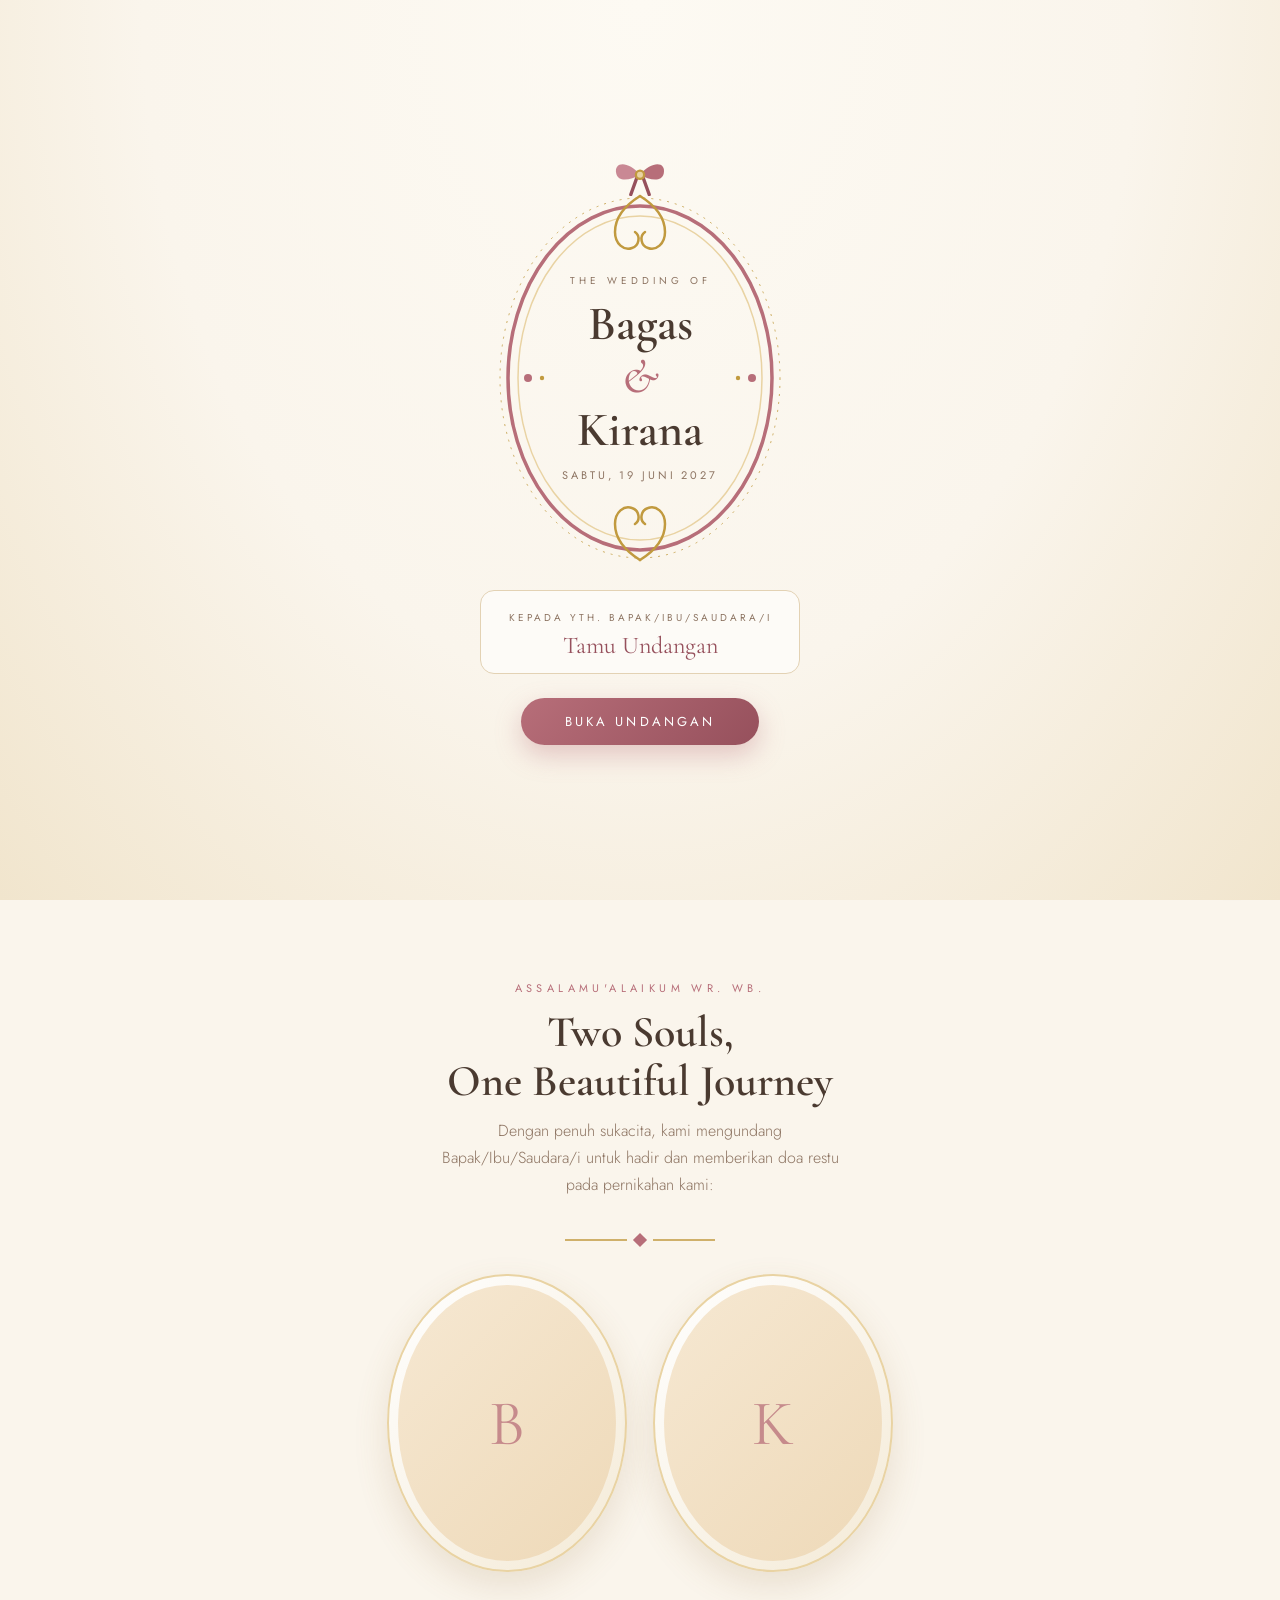
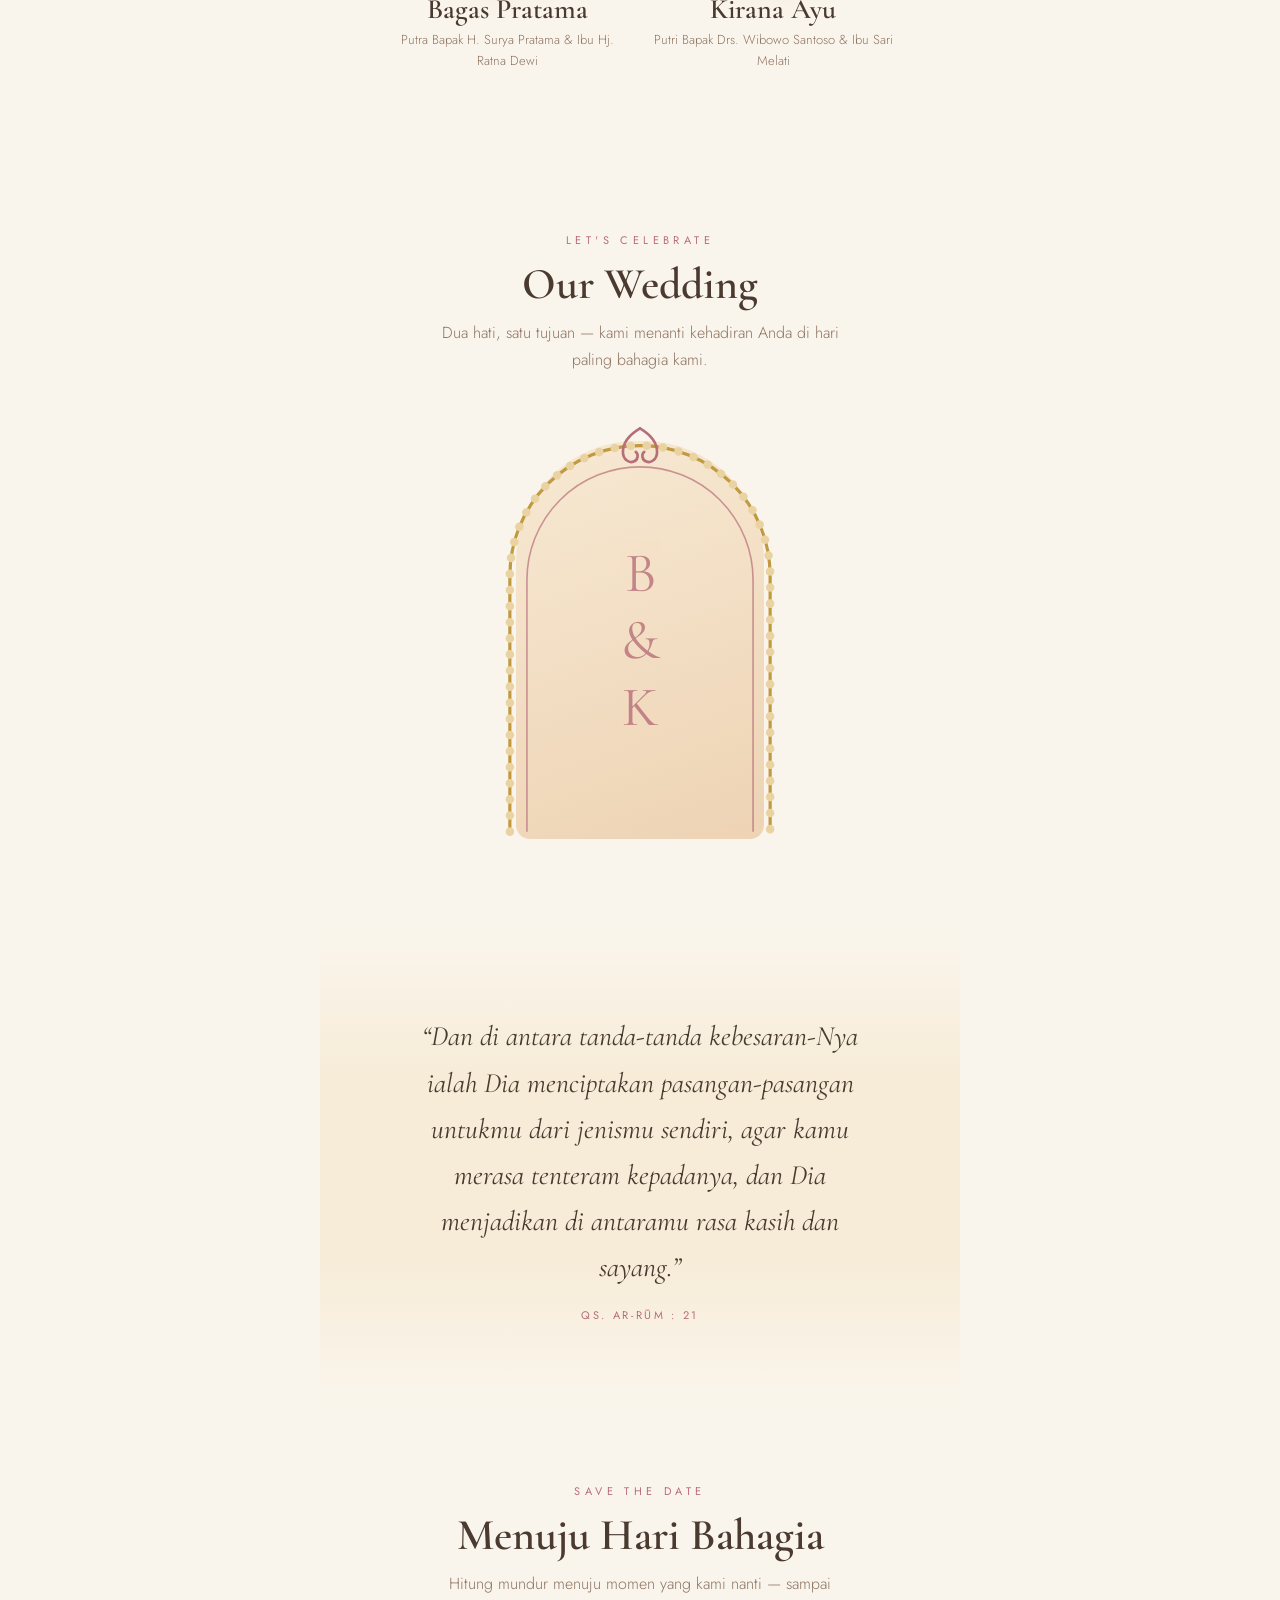
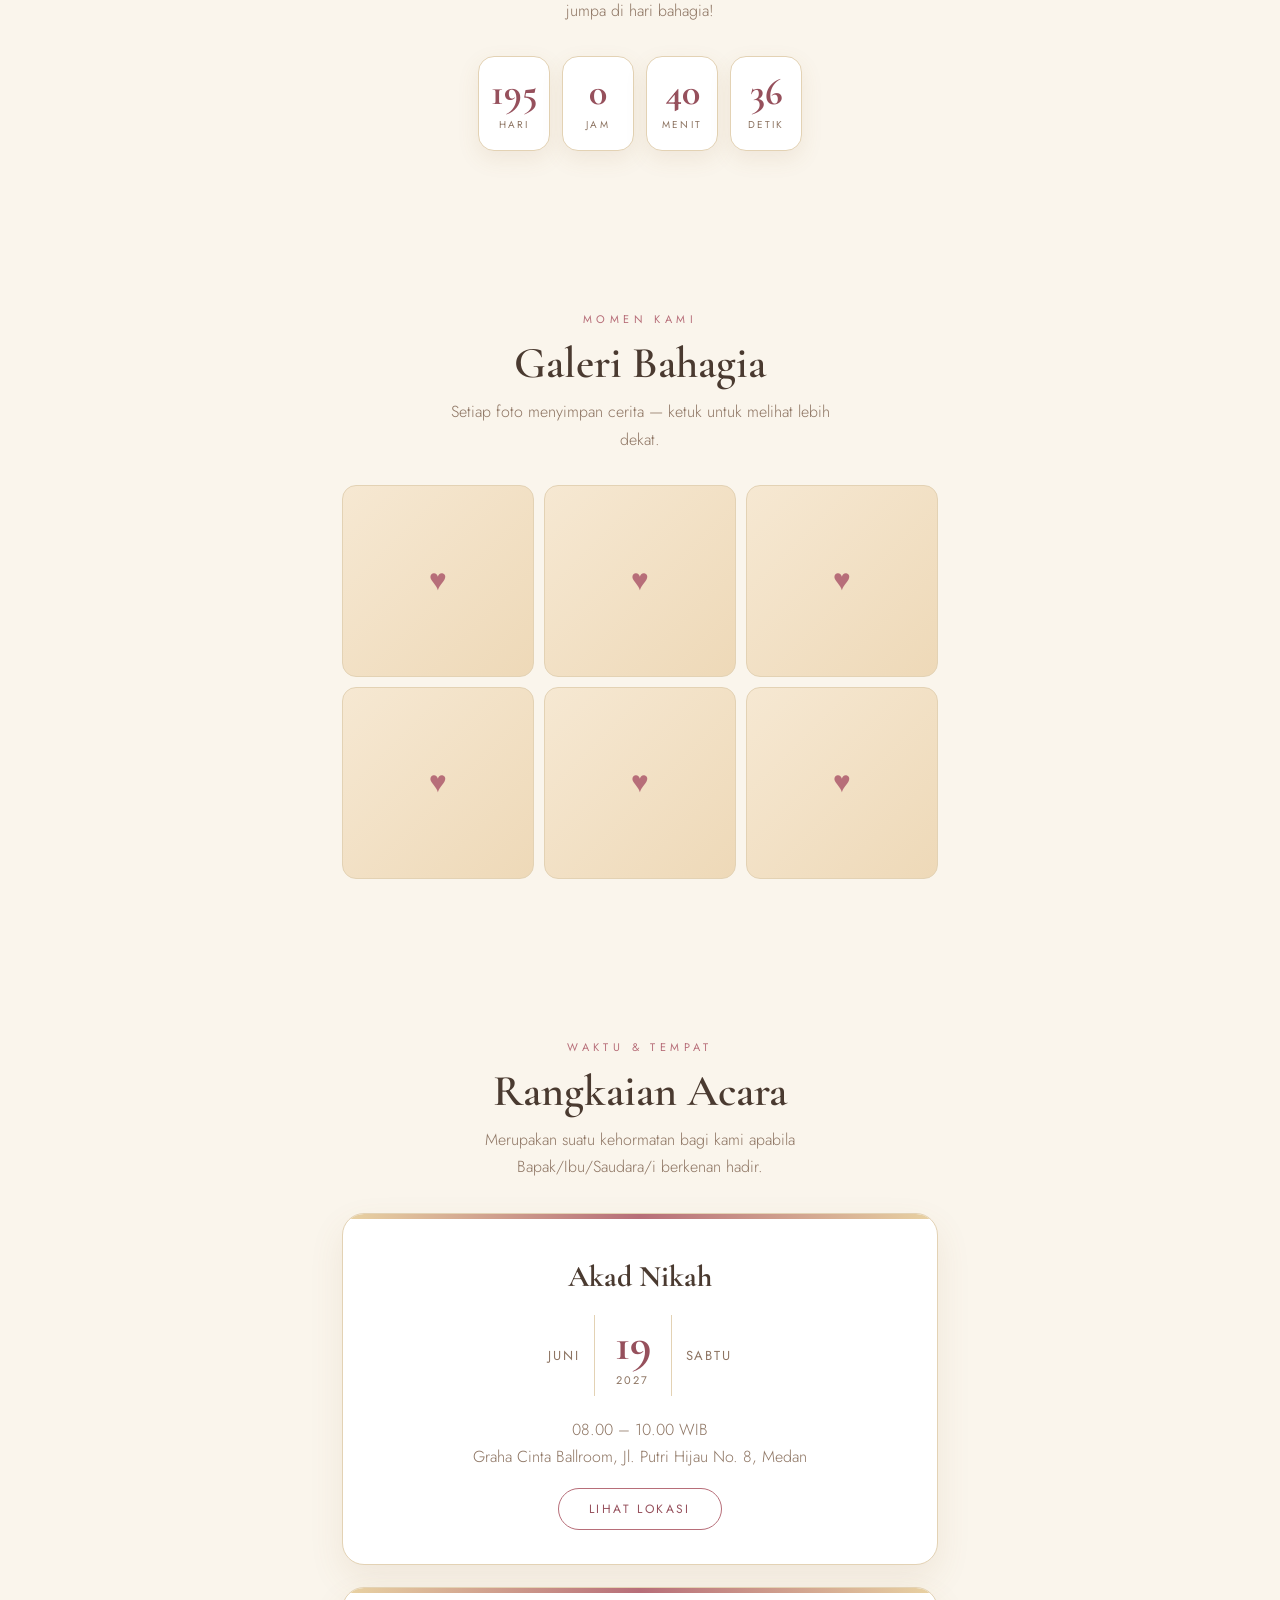
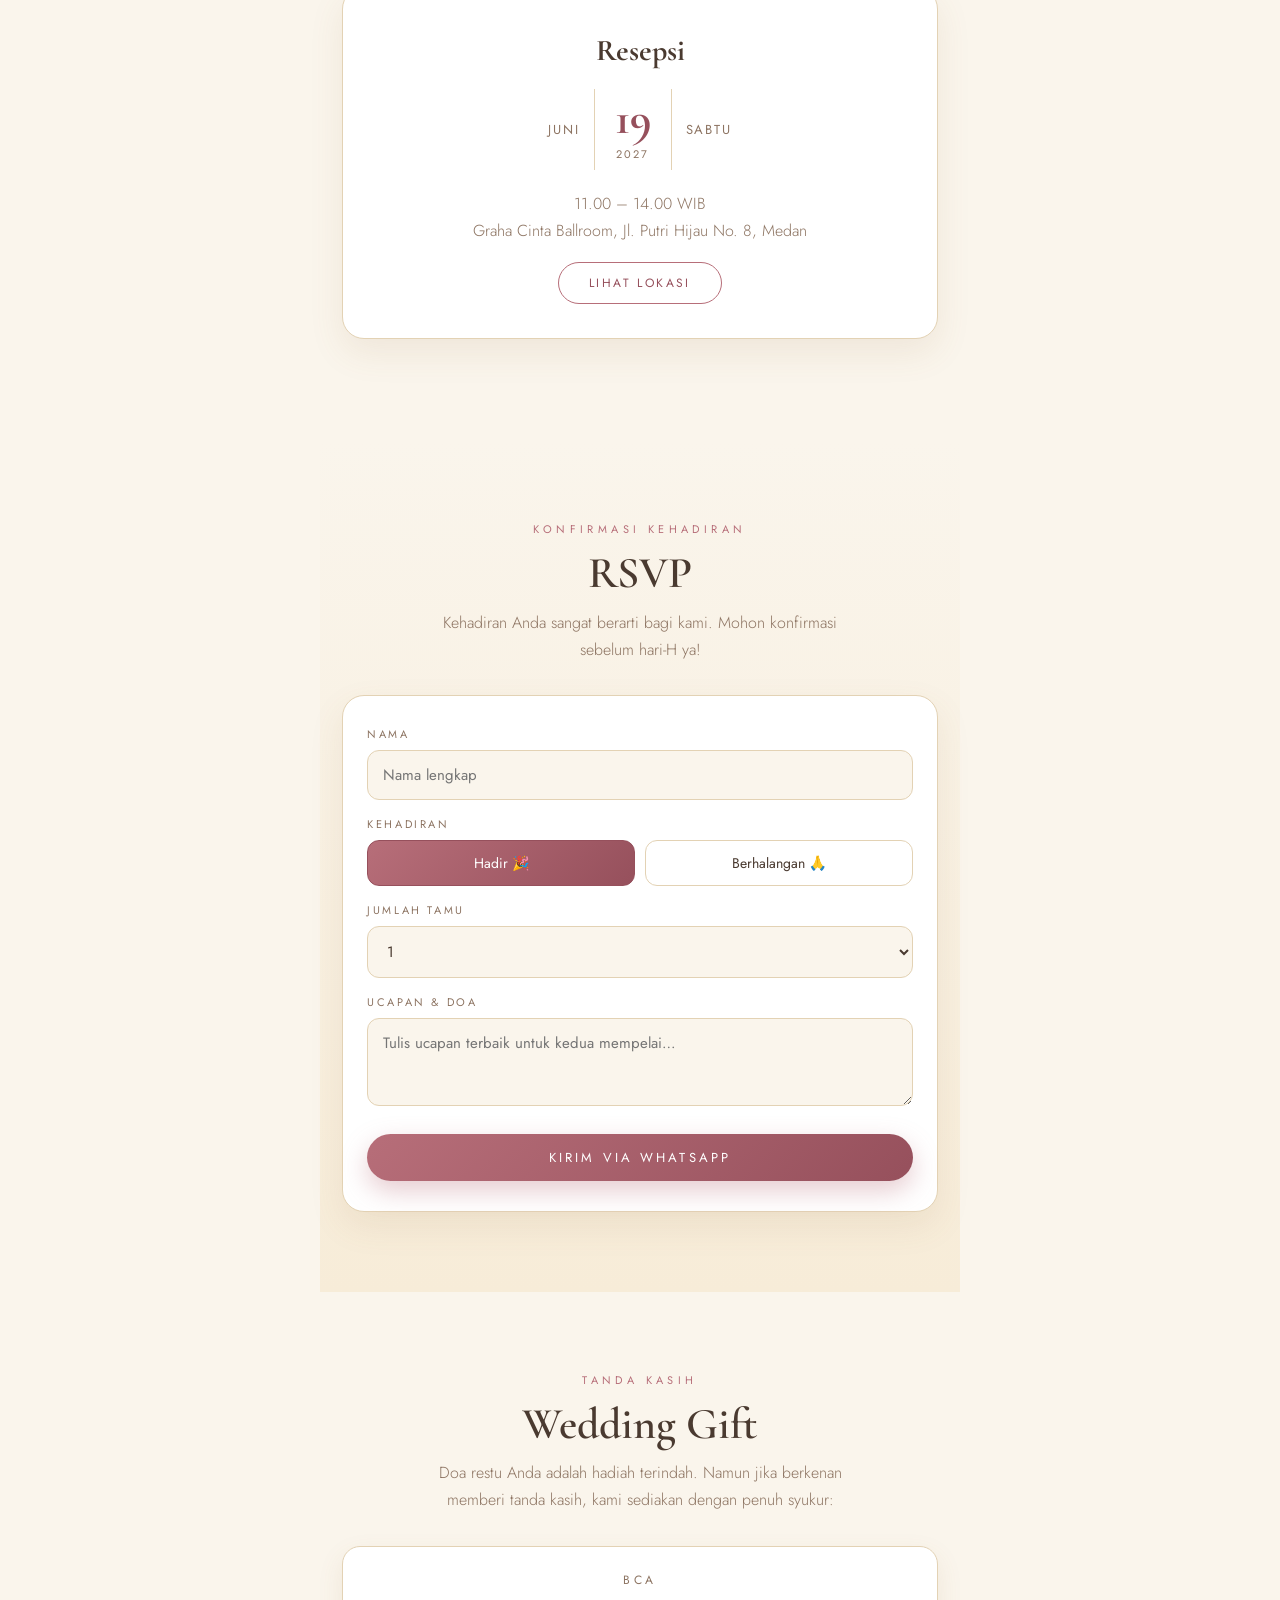
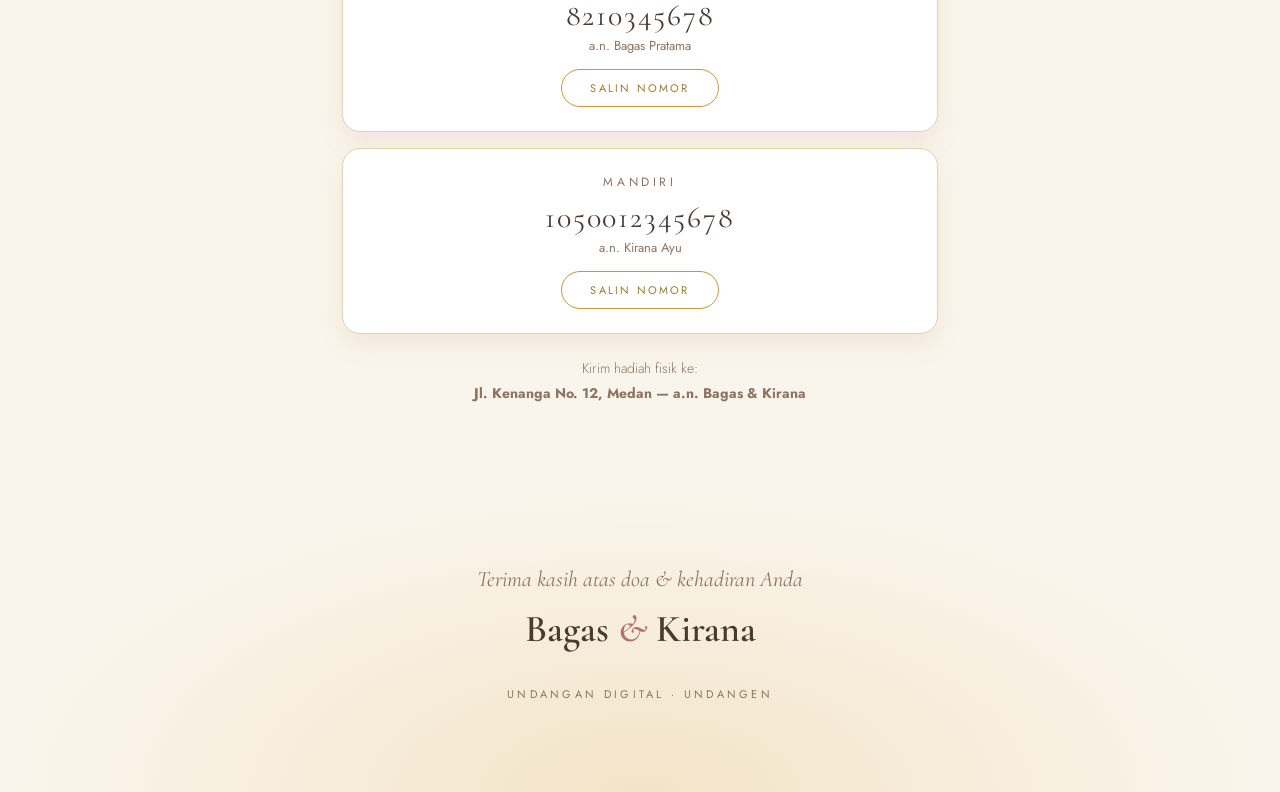
==== commit ed455ef7: "baroque-rose: fix pearl arch layering" ====
--- a/public/tema/baroque-rose/index.html
+++ b/public/tema/baroque-rose/index.html
@@ -104,10 +104,10 @@
 .person h3{font-family:'Cormorant Garamond',serif;font-size:28px;margin:20px 0 4px;font-weight:600}
 .person p{color:var(--muted);font-size:13px;font-weight:300;line-height:1.6}
 /* celebrate : pearl arch */
-.arch{position:relative;width:min(320px,80vw);margin:6px auto 0}
-.arch svg{width:100%;display:block}
-.arch-ph{position:absolute;top:34px;left:34px;right:34px;bottom:14px;overflow:hidden;
-  border-radius:130px 130px 14px 14px;background:linear-gradient(160deg,#f7e9d3,#eed3b4);
+.arch{position:relative;width:min(320px,80vw);margin:6px auto 0;aspect-ratio:300/420}
+.arch svg{position:absolute;inset:0;width:100%;height:100%;z-index:2;pointer-events:none}
+.arch-ph{position:absolute;top:36px;left:36px;right:36px;bottom:14px;z-index:1;overflow:hidden;
+  border-radius:120px 120px 14px 14px;background:linear-gradient(160deg,#f7e9d3,#eed3b4);
   display:flex;align-items:center;justify-content:center}
 .arch-ph img{width:100%;height:100%;object-fit:cover}
 .arch-ph .mono{font-family:'Cormorant Garamond',serif;font-size:56px;color:var(--rosegold);opacity:.8;text-align:center;line-height:1.2}
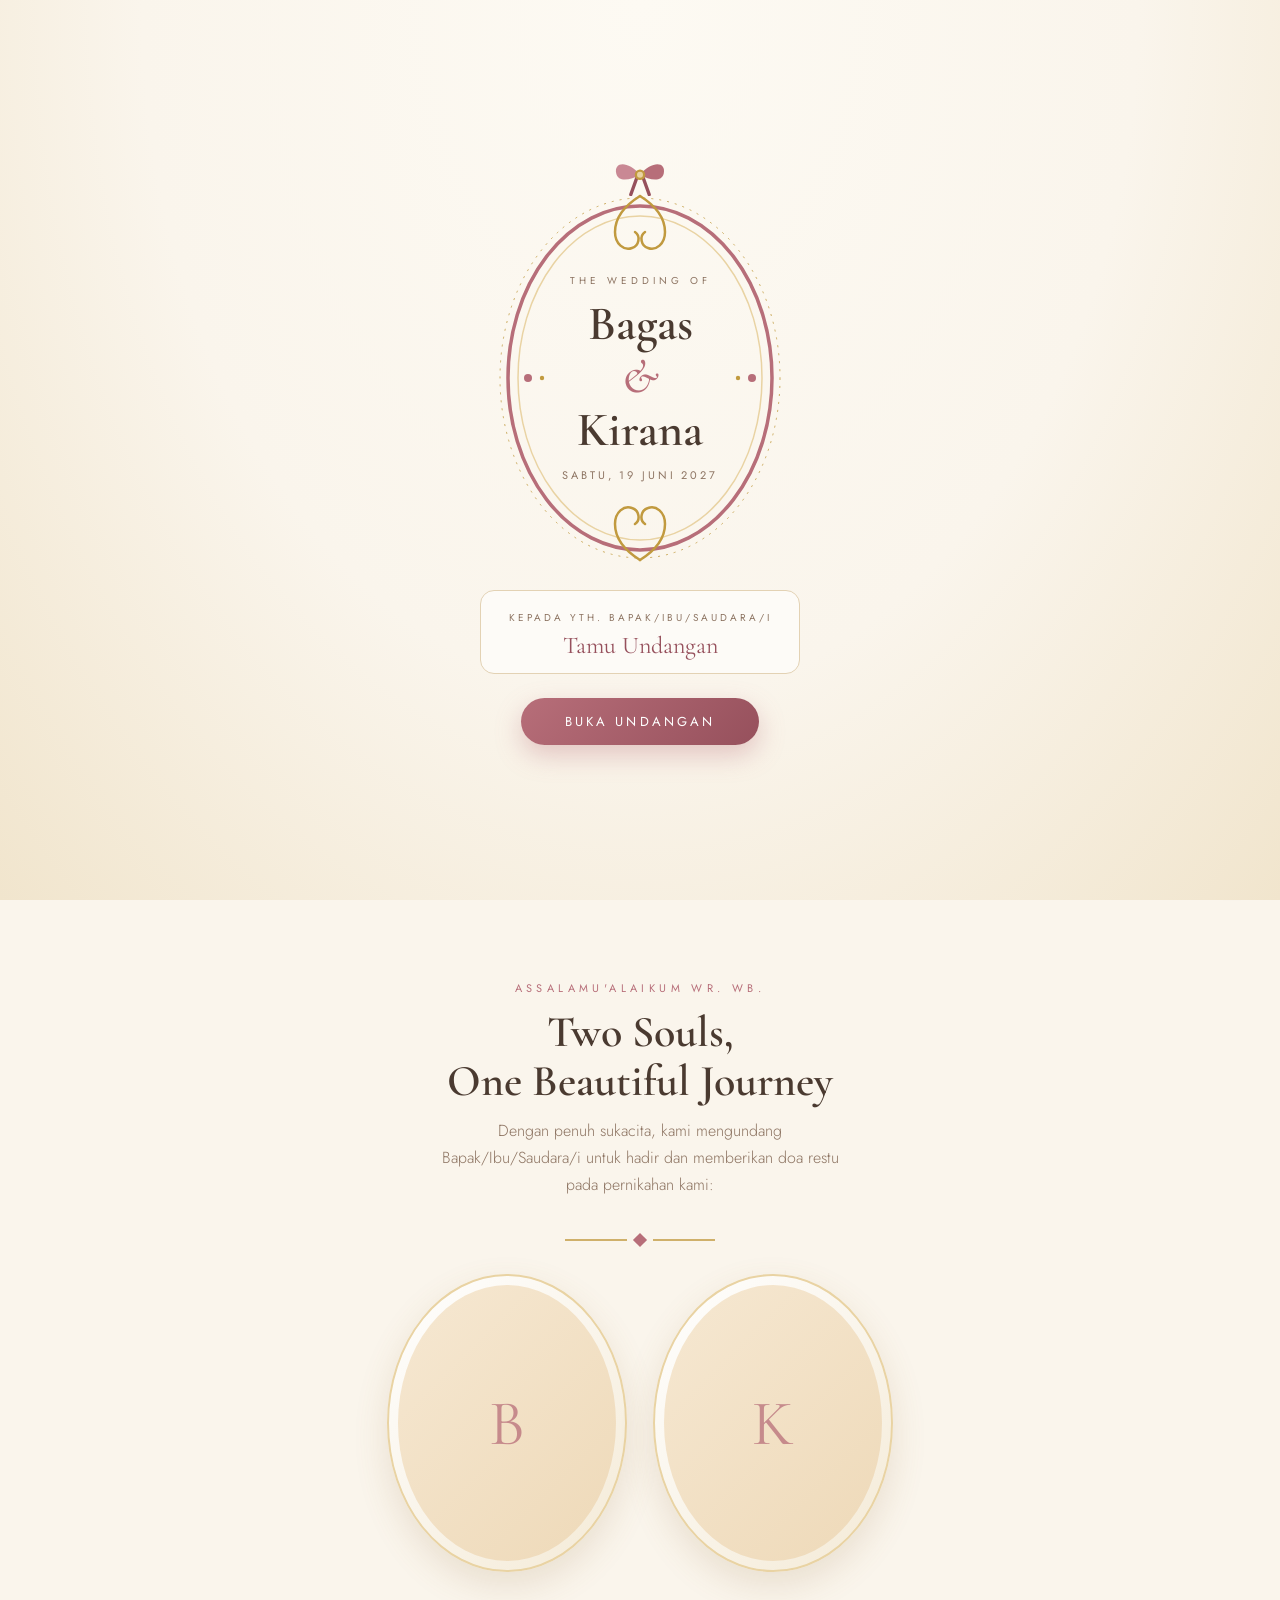
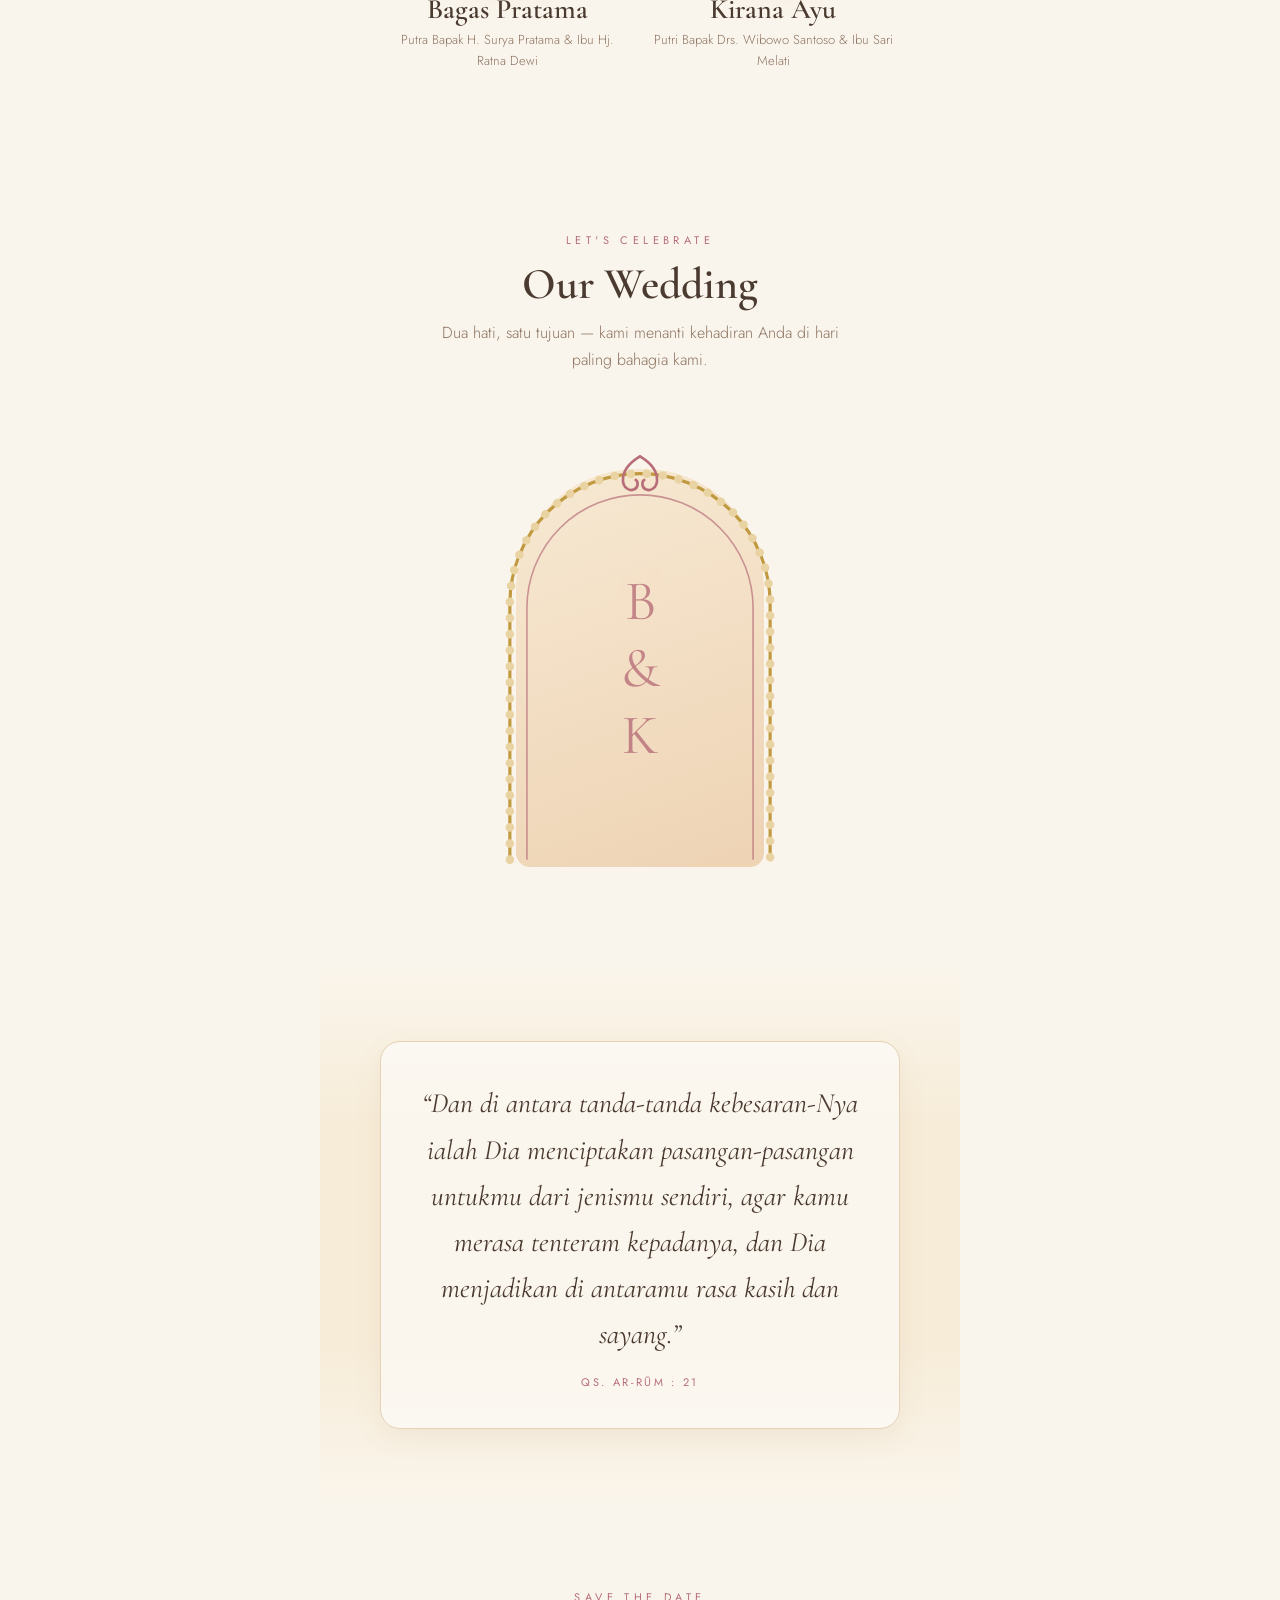
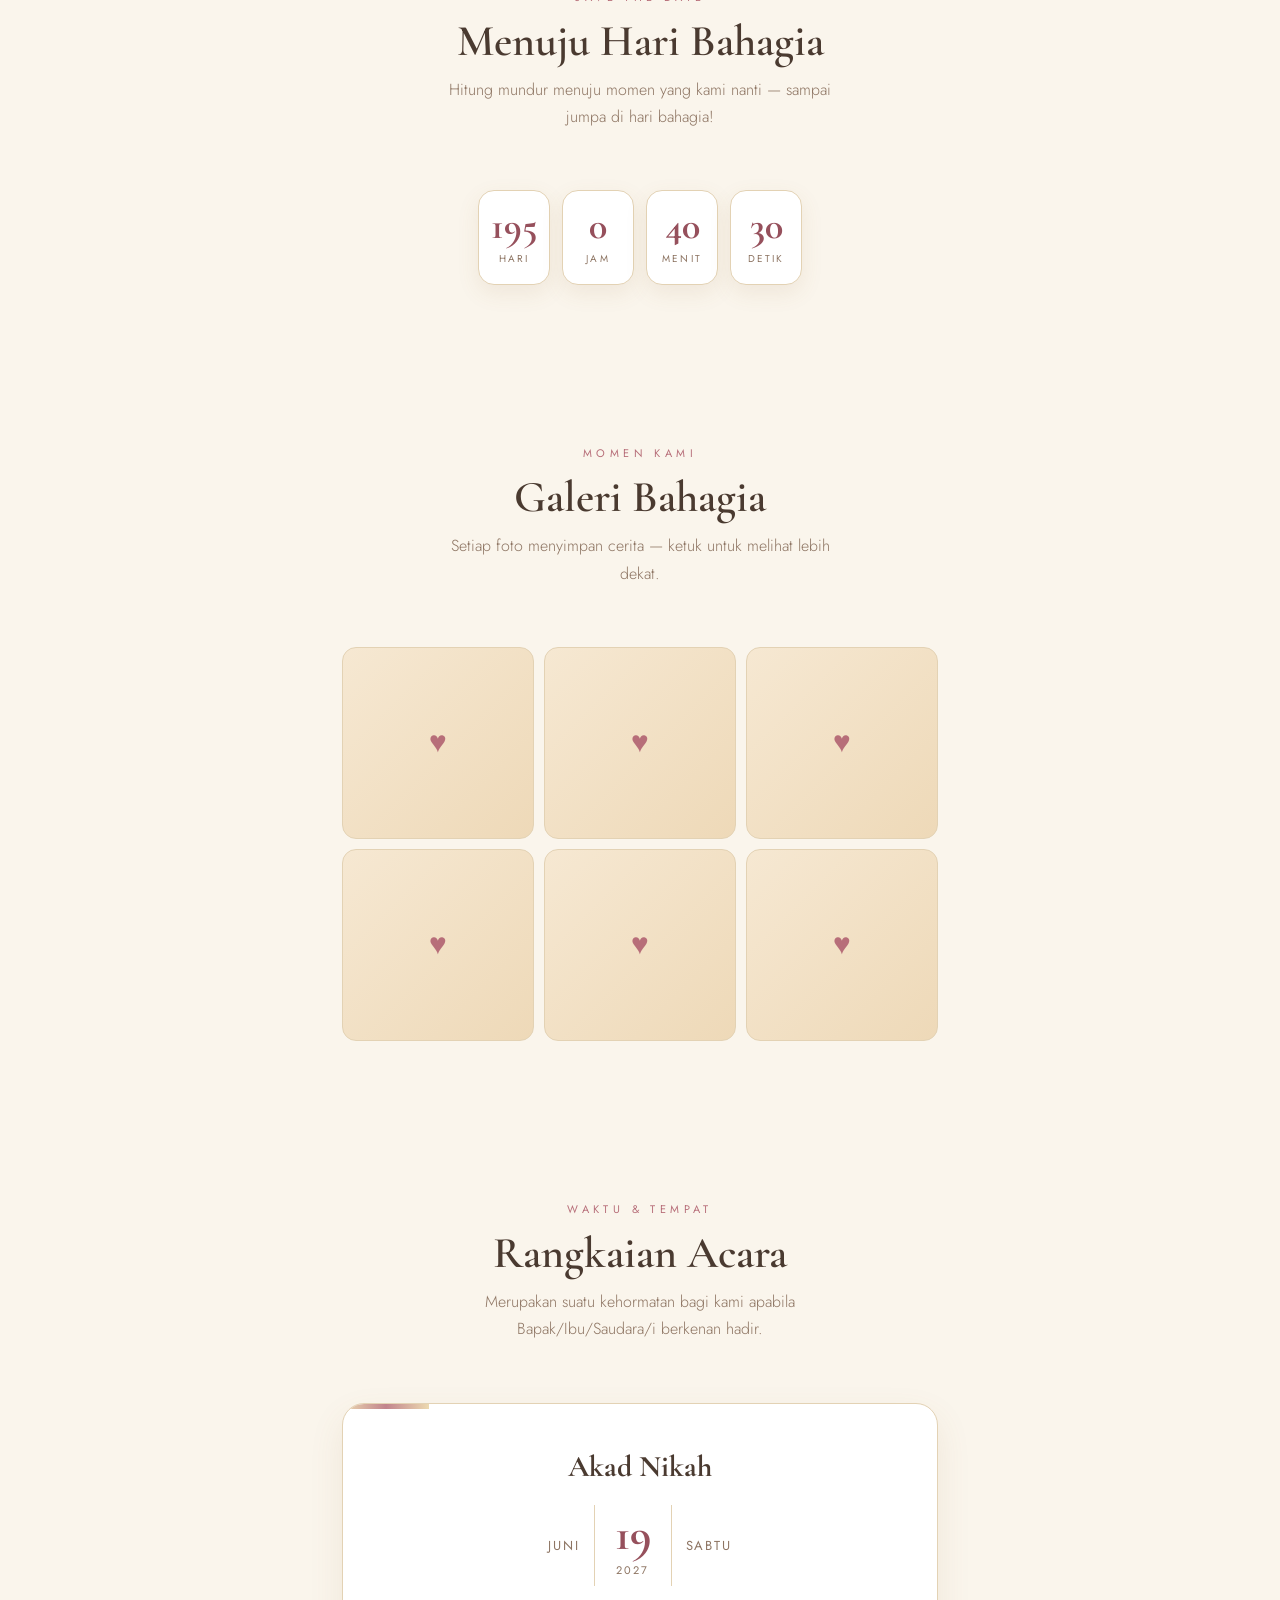
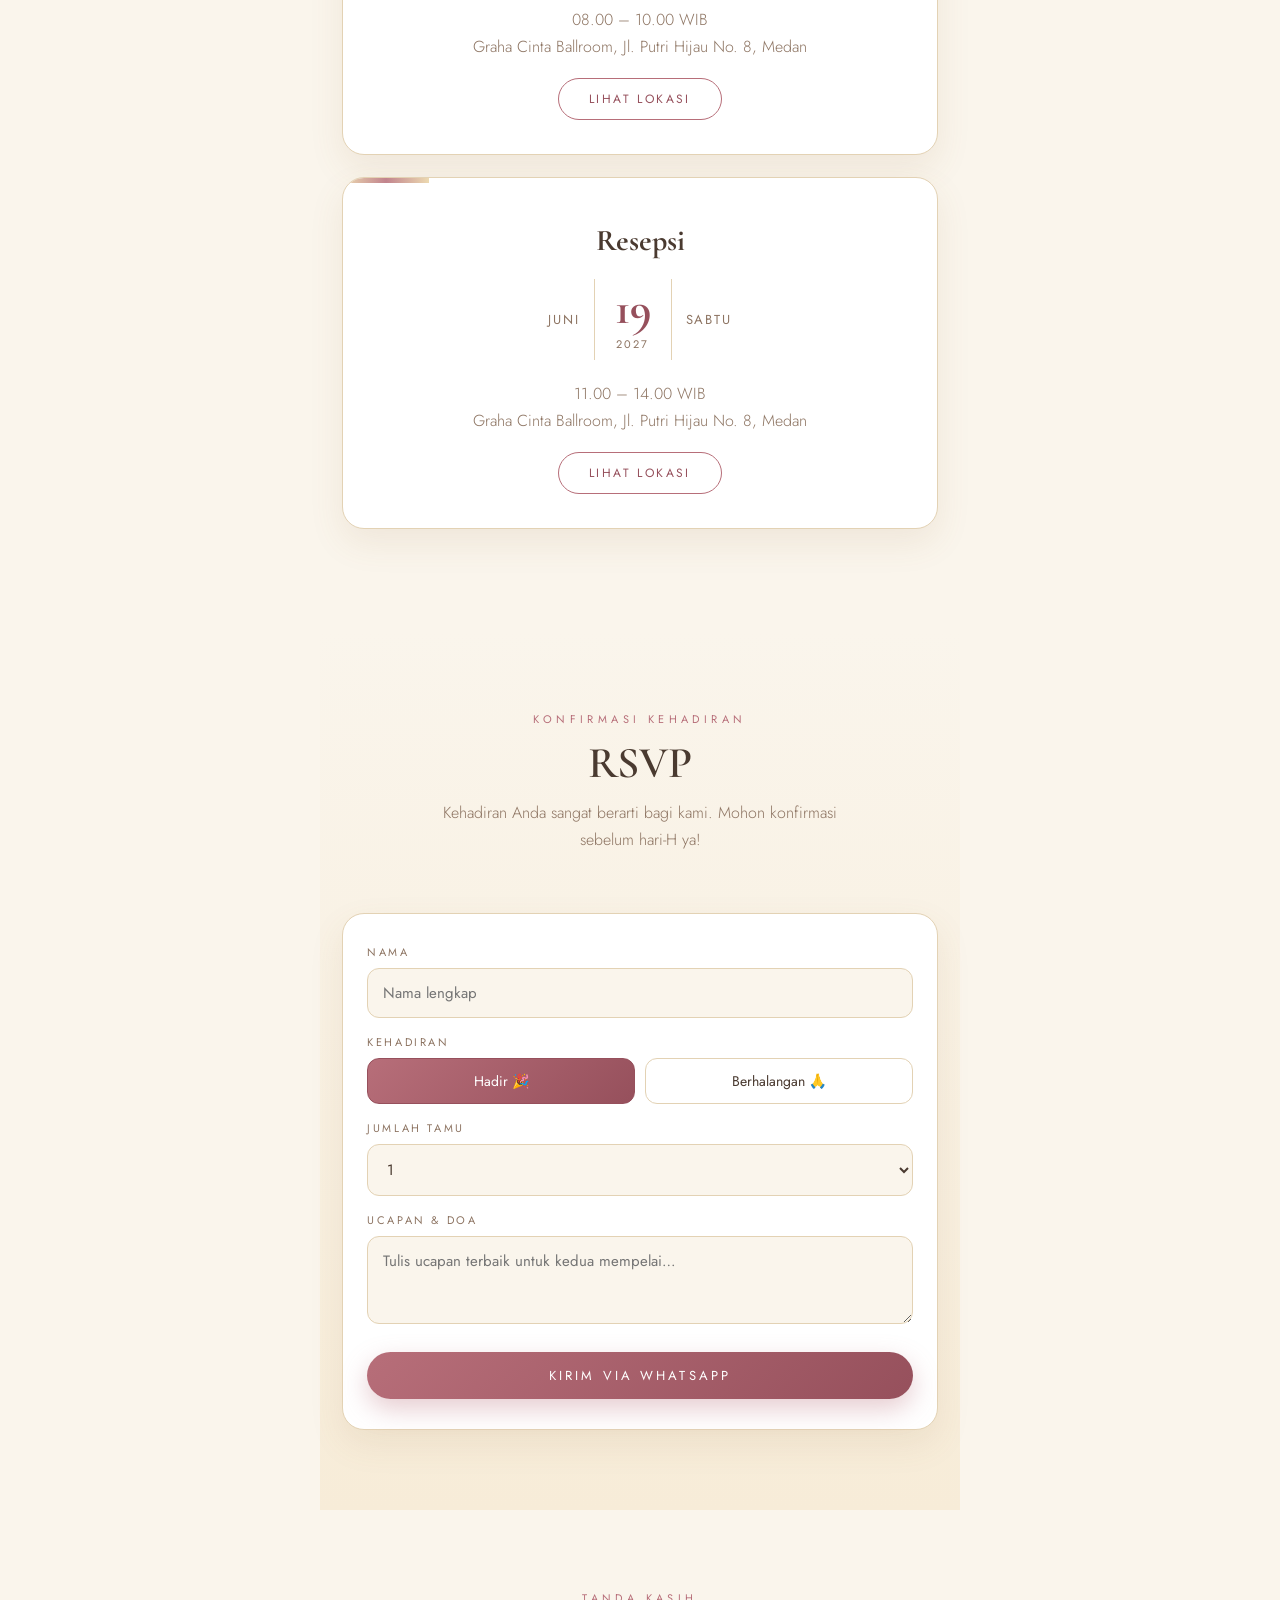
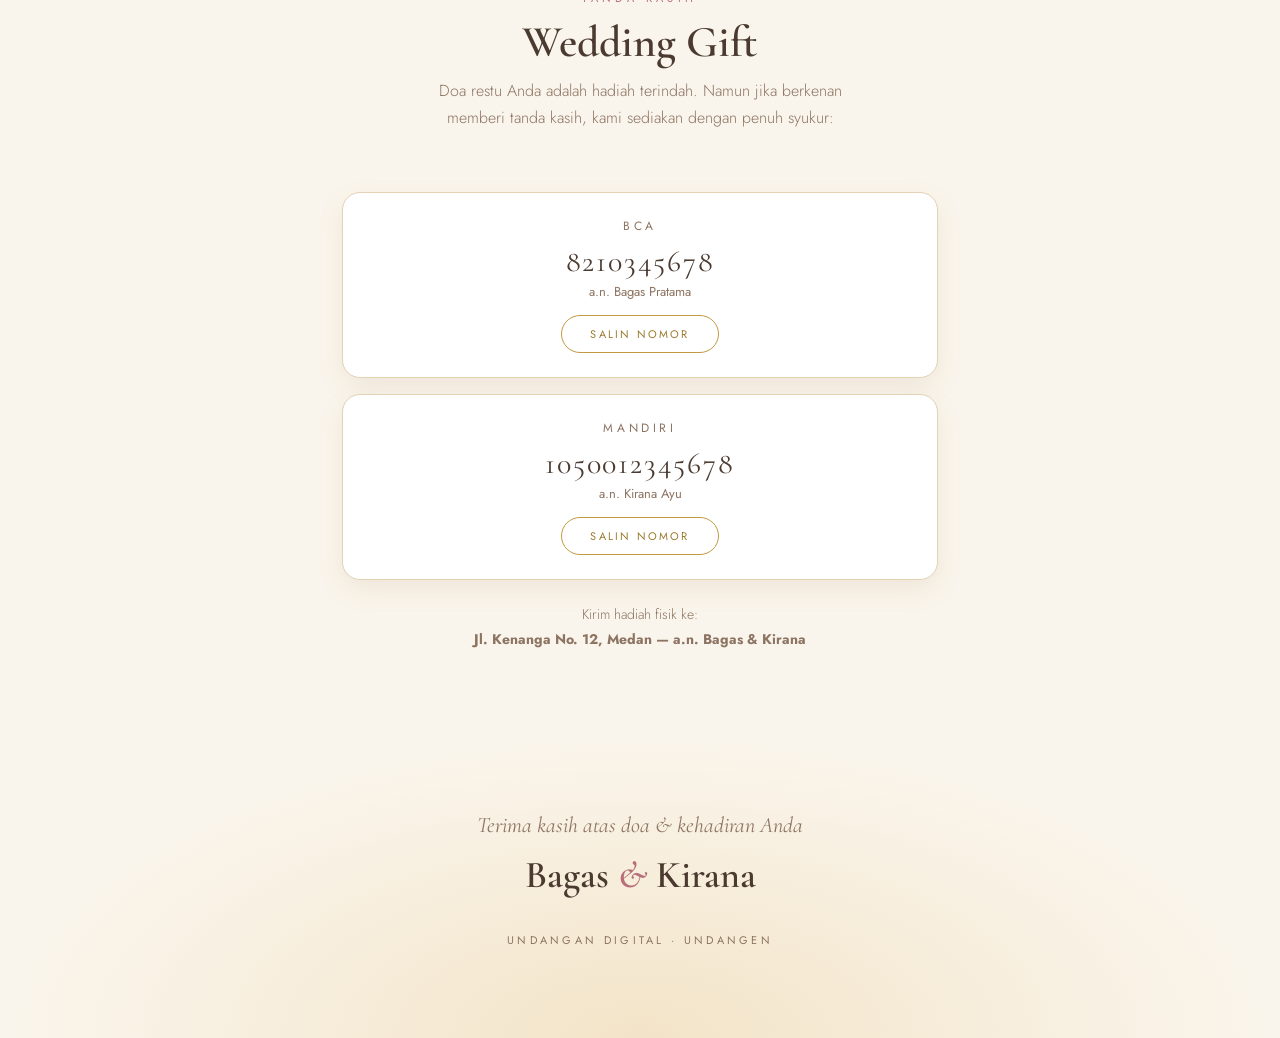
==== commit 53914619: "baroque-rose: ornamen divider + bingkai sudut di semua section dalam" ====
--- a/public/tema/baroque-rose/index.html
+++ b/public/tema/baroque-rose/index.html
@@ -89,6 +89,15 @@
 .sec-title{font-size:clamp(30px,8vw,44px);font-weight:600;line-height:1.12;margin-bottom:10px}
 .sec-sub{color:var(--muted);font-weight:300;max-width:420px;margin:0 auto 32px;line-height:1.7}
 .divider{width:150px;margin:24px auto;display:block}
+.sec-orn{width:min(300px,74vw);margin:0 auto 28px;display:block}
+.framed{position:relative}
+.framed::before,.framed::after{content:"";position:absolute;width:86px;height:58px;
+  background:url(/tema/baroque-rose/assets/gold-corner.png) no-repeat;background-size:contain;
+  opacity:.85;pointer-events:none;z-index:1}
+.framed::before{top:8px;left:8px}
+.framed::after{bottom:8px;right:8px;transform:scale(-1,-1)}
+.verse-box{border:1px solid var(--line);border-radius:20px;padding:38px 26px;
+  background:rgba(255,255,255,.55);max-width:520px;margin:0 auto;box-shadow:0 10px 28px rgba(150,110,60,.08)}
 .reveal{opacity:0;transform:translateY(34px);transition:opacity .9s ease,transform .9s ease}
 .reveal.in{opacity:1;transform:none}
 /* couple */
@@ -311,6 +320,8 @@
   <div class="sec-eyebrow reveal">Let's Celebrate</div>
   <h2 class="sec-title serif reveal">Our Wedding</h2>
   <p class="sec-sub reveal">Dua hati, satu tujuan — kami menanti kehadiran Anda di hari paling bahagia kami.</p>
+  <img class="sec-orn reveal" src="/tema/baroque-rose/assets/divider.png" alt="">
+
   <div class="arch reveal">
     <svg viewBox="0 0 300 420" fill="none">
       <path d="M28 400 L28 160 A122 122 0 0 1 272 160 L272 400" stroke="#c19a3f" stroke-width="3"/>
@@ -326,8 +337,10 @@
 
 <!-- ================= VERSE ================= -->
 <section id="verse">
-  <p class="verse-text serif reveal" id="vAyat"></p>
-  <div class="verse-src reveal" id="vSrc"></div>
+  <div class="verse-box framed">
+    <p class="verse-text serif reveal" id="vAyat"></p>
+    <div class="verse-src reveal" id="vSrc"></div>
+  </div>
 </section>
 
 <!-- ================= COUNTDOWN ================= -->
@@ -335,6 +348,8 @@
   <div class="sec-eyebrow reveal">Save The Date</div>
   <h2 class="sec-title serif reveal">Menuju Hari Bahagia</h2>
   <p class="sec-sub reveal">Hitung mundur menuju momen yang kami nanti — sampai jumpa di hari bahagia!</p>
+  <img class="sec-orn reveal" src="/tema/baroque-rose/assets/divider.png" alt="">
+
   <div class="cd-grid reveal">
     <div class="cd-box"><b id="cdD">0</b><span>Hari</span></div>
     <div class="cd-box"><b id="cdH">0</b><span>Jam</span></div>
@@ -347,6 +362,8 @@
   <div class="sec-eyebrow reveal">Momen Kami</div>
   <h2 class="sec-title serif reveal">Galeri Bahagia</h2>
   <p class="sec-sub reveal">Setiap foto menyimpan cerita — ketuk untuk melihat lebih dekat.</p>
+  <img class="sec-orn reveal" src="/tema/baroque-rose/assets/divider.png" alt="">
+
   <div class="gal-grid reveal" id="galGrid"></div>
 </section>
 
@@ -355,7 +372,9 @@
   <div class="sec-eyebrow reveal">Waktu &amp; Tempat</div>
   <h2 class="sec-title serif reveal">Rangkaian Acara</h2>
   <p class="sec-sub reveal">Merupakan suatu kehormatan bagi kami apabila Bapak/Ibu/Saudara/i berkenan hadir.</p>
-  <div class="ev-card reveal">
+  <img class="sec-orn reveal" src="/tema/baroque-rose/assets/divider.png" alt="">
+
+  <div class="ev-card framed reveal">
     <img class="ev-orn" src="/tema/baroque-rose/assets/flower-swag.png" alt="">
     <h3 id="eAkadT">Akad Nikah</h3>
     <div class="ev-when">
@@ -366,7 +385,7 @@
     <p class="ev-place"><span id="eAkadJam">08.00 – 10.00 WIB</span><br><span id="eAkadP"></span></p>
     <a class="btn-ghost" id="eAkadMaps" href="#" target="_blank" rel="noopener">Lihat Lokasi</a>
   </div>
-  <div class="ev-card reveal">
+  <div class="ev-card framed reveal">
     <img class="ev-orn" src="/tema/baroque-rose/assets/flower-swag.png" alt="">
     <h3 id="eResT">Resepsi</h3>
     <div class="ev-when">
@@ -384,7 +403,9 @@
   <div class="sec-eyebrow reveal">Konfirmasi Kehadiran</div>
   <h2 class="sec-title serif reveal">RSVP</h2>
   <p class="sec-sub reveal">Kehadiran Anda sangat berarti bagi kami. Mohon konfirmasi sebelum hari-H ya!</p>
-  <div class="rsvp-form reveal">
+  <img class="sec-orn reveal" src="/tema/baroque-rose/assets/divider.png" alt="">
+
+  <div class="rsvp-form framed reveal">
     <div class="field"><label>Nama</label><input id="rNama" placeholder="Nama lengkap"></div>
     <div class="field"><label>Kehadiran</label>
       <div class="radio-row">
@@ -405,6 +426,8 @@
   <div class="sec-eyebrow reveal">Tanda Kasih</div>
   <h2 class="sec-title serif reveal">Wedding Gift</h2>
   <p class="sec-sub reveal">Doa restu Anda adalah hadiah terindah. Namun jika berkenan memberi tanda kasih, kami sediakan dengan penuh syukur:</p>
+  <img class="sec-orn reveal" src="/tema/baroque-rose/assets/divider.png" alt="">
+
   <div id="giftList" class="reveal"></div>
   <p class="addr reveal" id="gAddr"></p>
 </section>
@@ -515,7 +538,7 @@
 });
 var gl=$("giftList");
 (R.REK||[]).forEach(function(r){
-  var c=document.createElement("div");c.className="gift-card";
+  var c=document.createElement("div");c.className="gift-card framed";
   c.innerHTML='<div class="bank">'+r.b.replace(/</g,"&lt;")+'</div><div class="no">'+r.n.replace(/</g,"&lt;")+'</div><div class="an">a.n. '+r.a.replace(/</g,"&lt;")+'</div>';
   var b=document.createElement("button");b.className="copy-btn";b.textContent="Salin Nomor";
   b.addEventListener("click",function(){
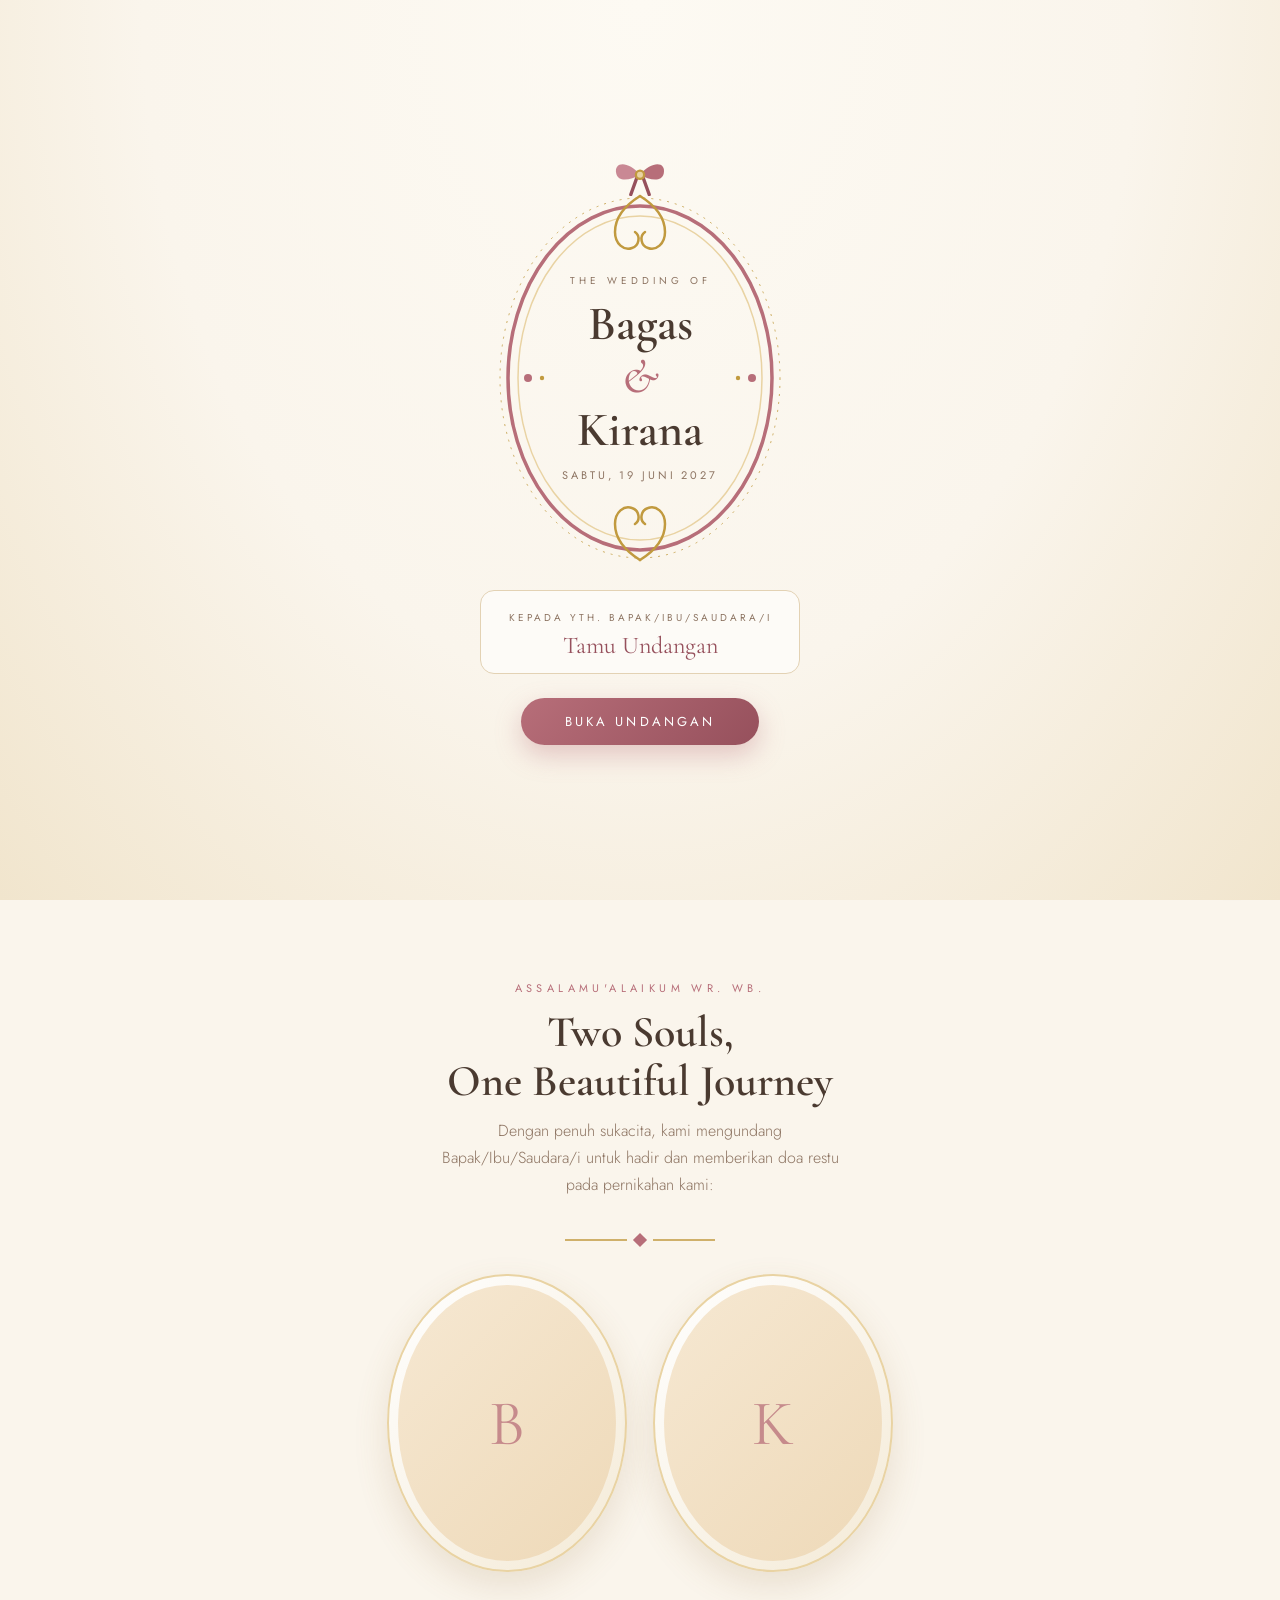
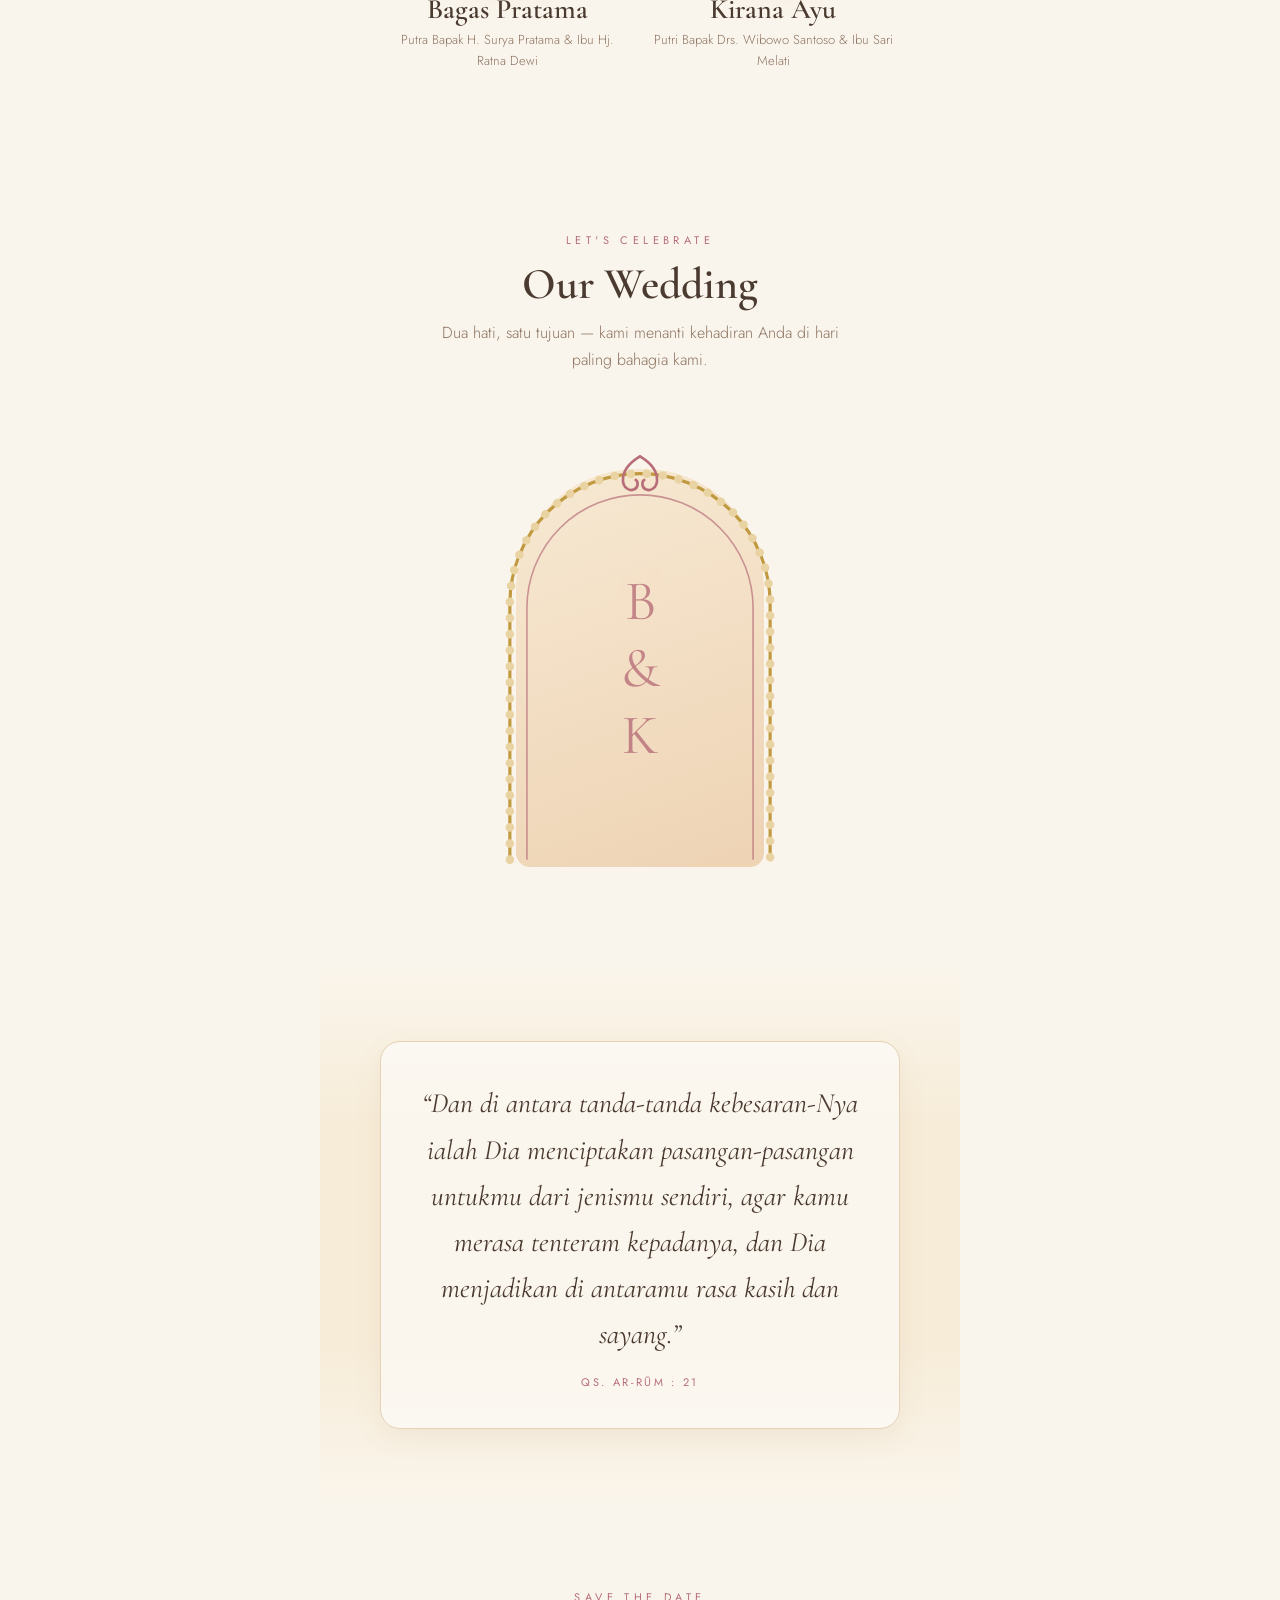
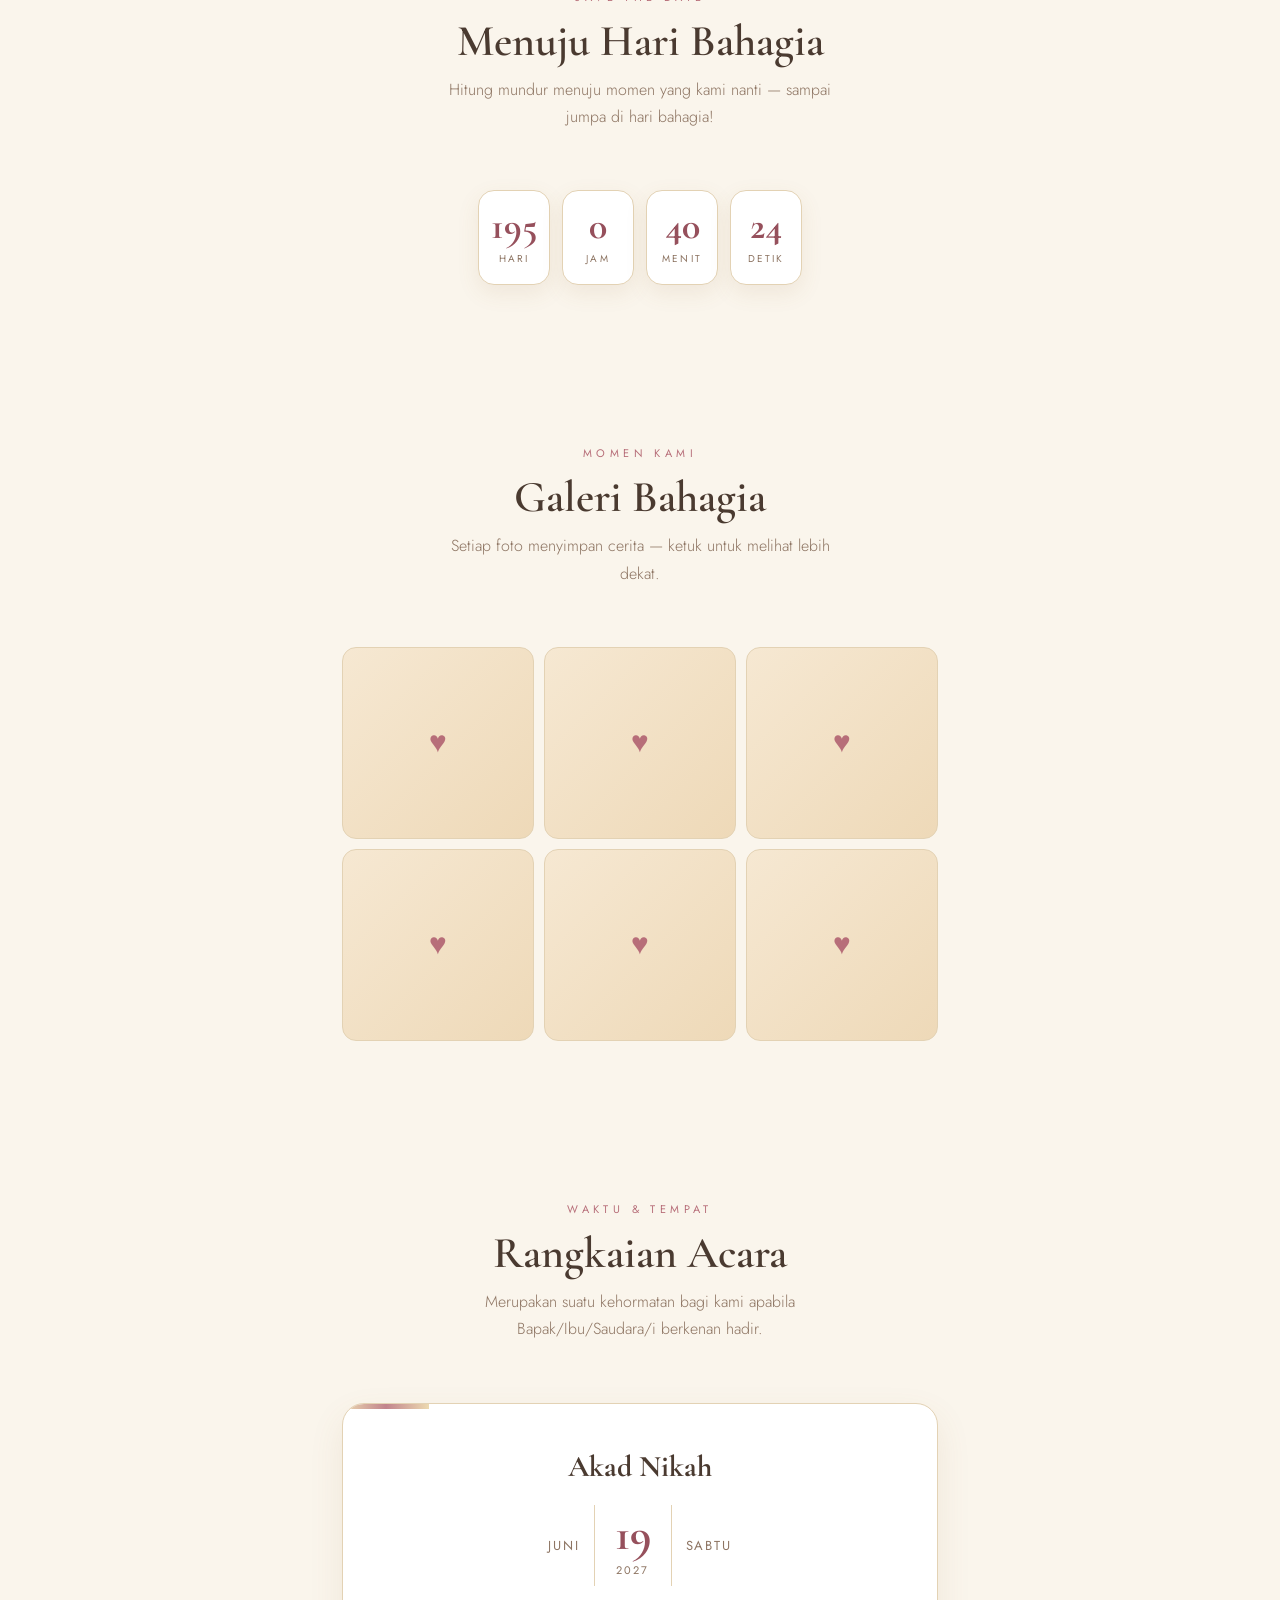
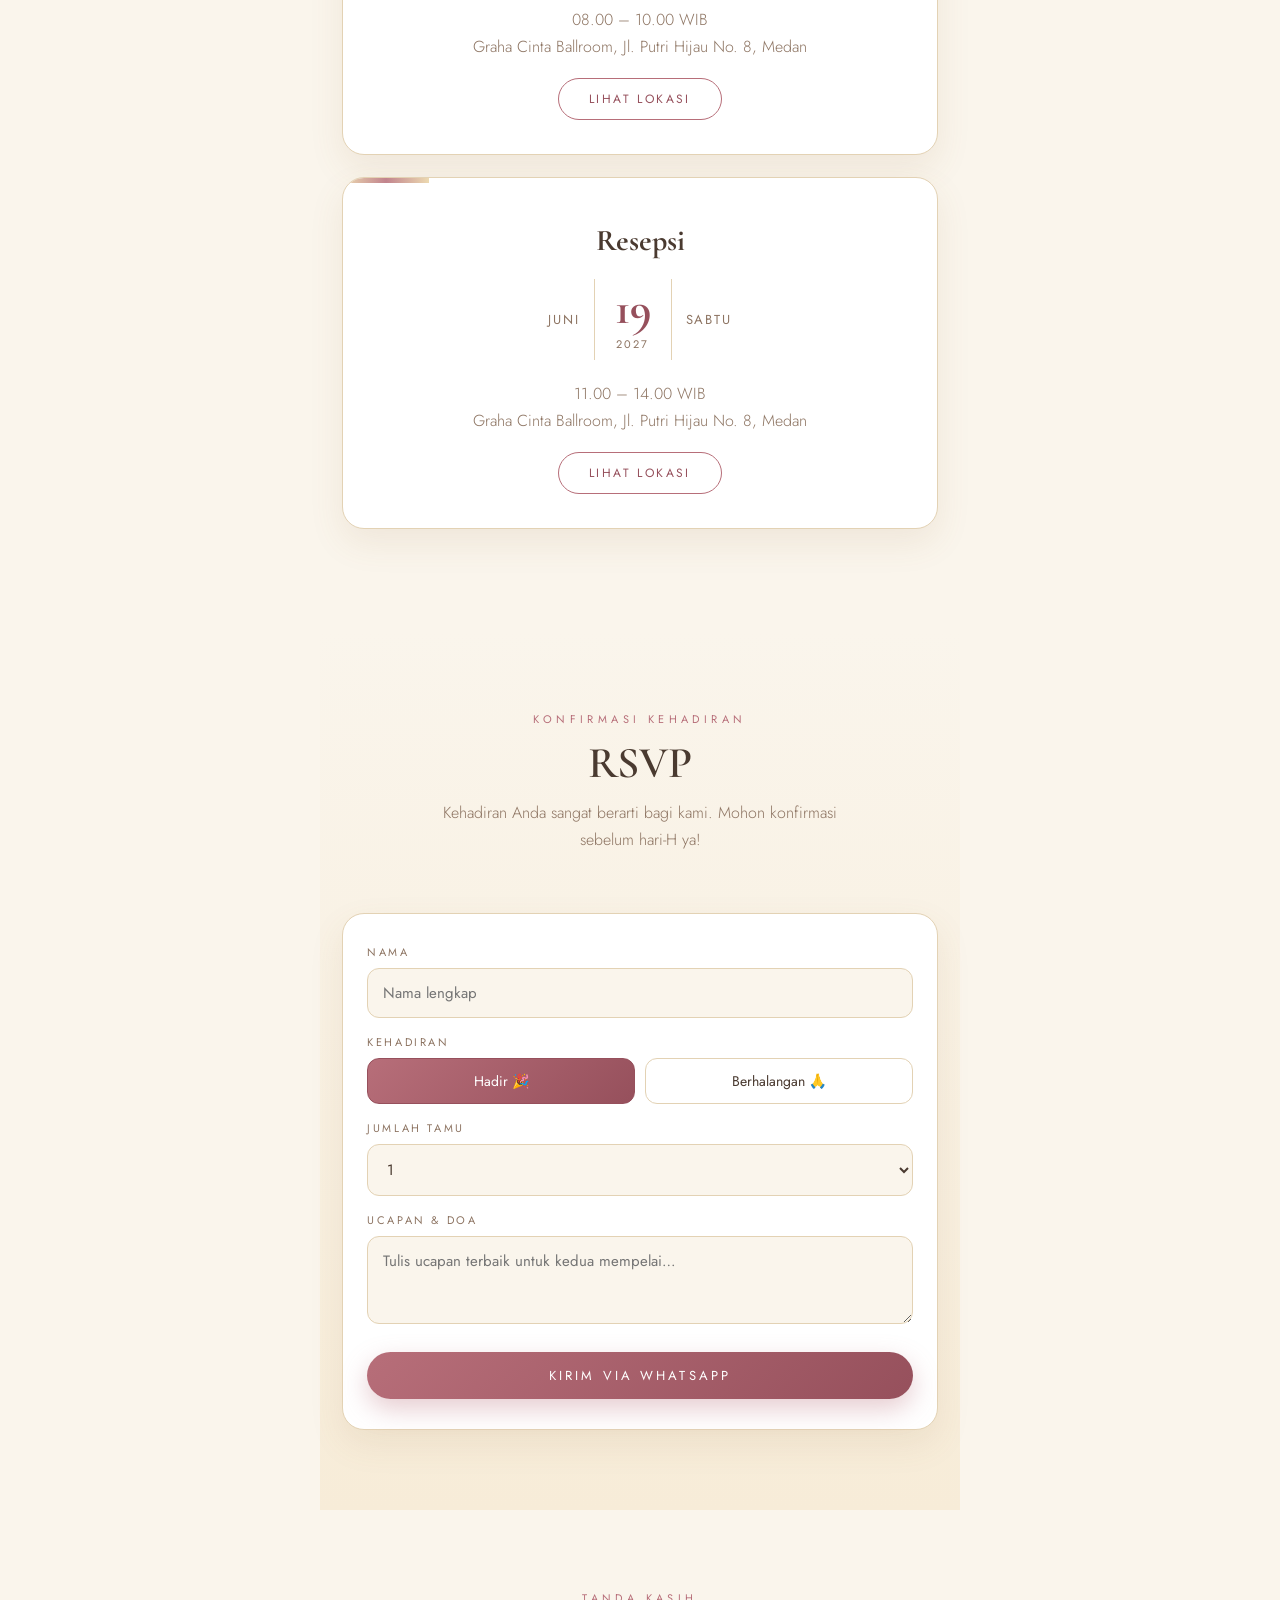
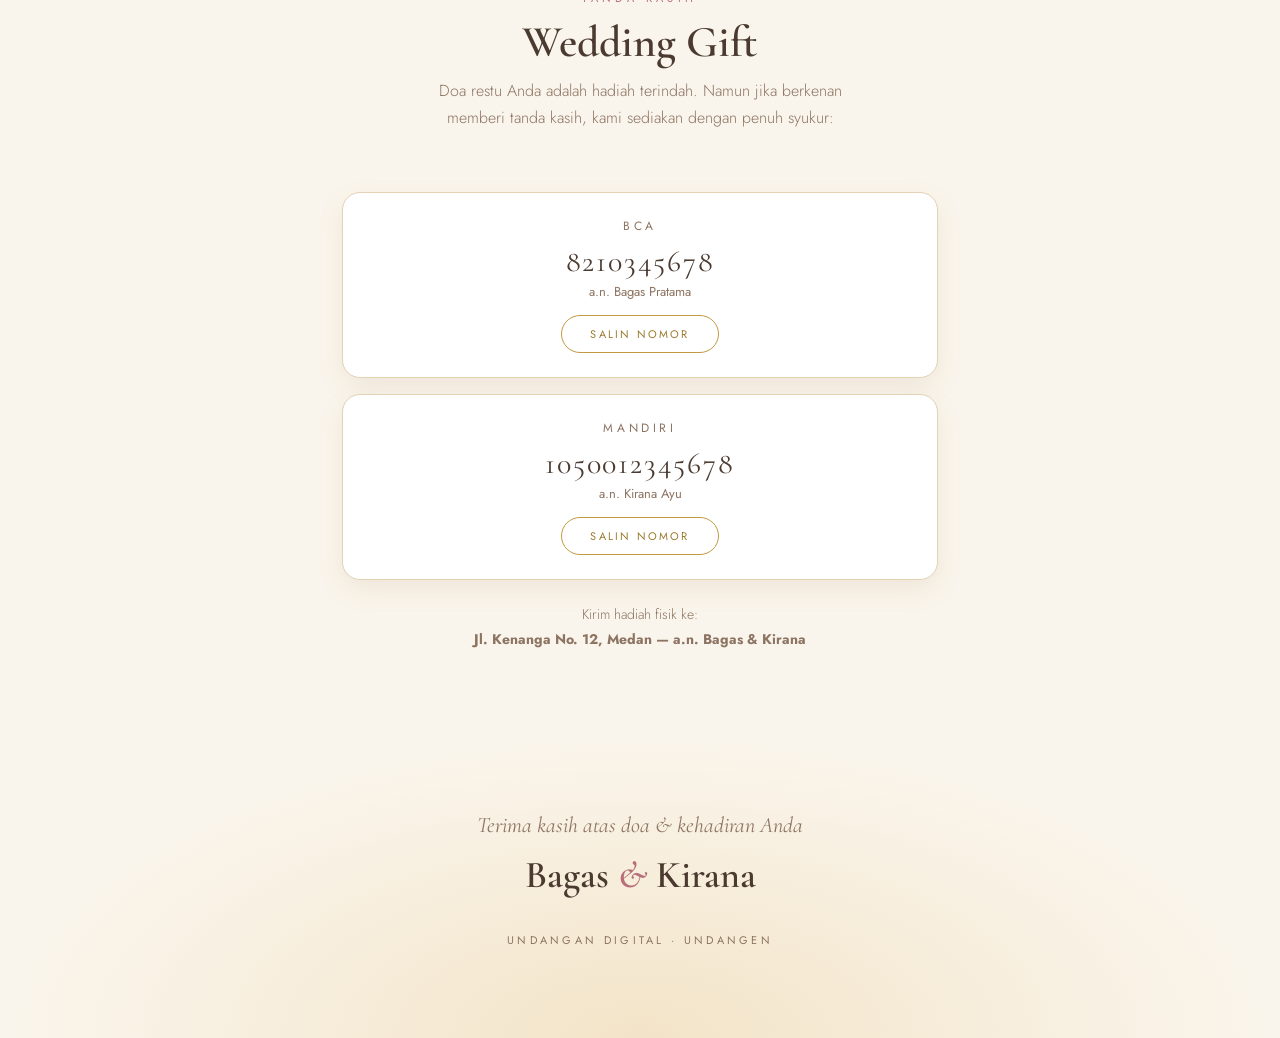
==== commit b1e7bd05: "semua tema: dukung musik custom (MUSIK) + fallback synth" ====
--- a/public/tema/baroque-rose/index.html
+++ b/public/tema/baroque-rose/index.html
@@ -221,6 +221,7 @@
   WA:"6288279406268",
   REK:[{b:"BCA",n:"8210345678",a:"Bagas Pratama"},{b:"Mandiri",n:"1050012345678",a:"Kirana Ayu"}],
   ALAMAT:"Jl. Kenanga No. 12, Medan — a.n. Bagas & Kirana",
+  MUSIK:"",
   AYAT:"Dan di antara tanda-tanda kebesaran-Nya ialah Dia menciptakan pasangan-pasangan untukmu dari jenismu sendiri, agar kamu merasa tenteram kepadanya, dan Dia menjadikan di antaramu rasa kasih dan sayang.",
   AYAT_SRC:"QS. Ar-Rūm : 21",
   FOTO:{pria:"", wanita:"", pasangan:"", galeri:["","","","","",""]}
@@ -551,9 +552,15 @@
 });
 if(R.ALAMAT)$("gAddr").innerHTML="Kirim hadiah fisik ke:<br><b>"+R.ALAMAT.replace(/</g,"&lt;")+"</b>";
 var AC=null,musicOn=false,melody=null;
+var MUSIKURL=(typeof ROSE!=="undefined"&&ROSE.MUSIK)||"",musEl=null;
 function startMusic(){
   if(musicOn)return;musicOn=true;
   $("musicBtn").classList.remove("off");$("musicBtn").classList.add("playing");
+  if(MUSIKURL){
+    if(!musEl){musEl=new Audio(MUSIKURL);musEl.loop=true;}
+    try{musEl.play();}catch(e){}
+    return;
+  }
   try{
     AC=AC||new (window.AudioContext||window.webkitAudioContext)();
     if(AC.state==="suspended")AC.resume();
@@ -580,6 +587,7 @@
 }
 function stopMusic(){
   musicOn=false;clearTimeout(melody);
+  if(musEl)musEl.pause();
   $("musicBtn").classList.add("off");$("musicBtn").classList.remove("playing");
 }
 $("musicBtn").addEventListener("click",function(){musicOn?stopMusic():startMusic();});
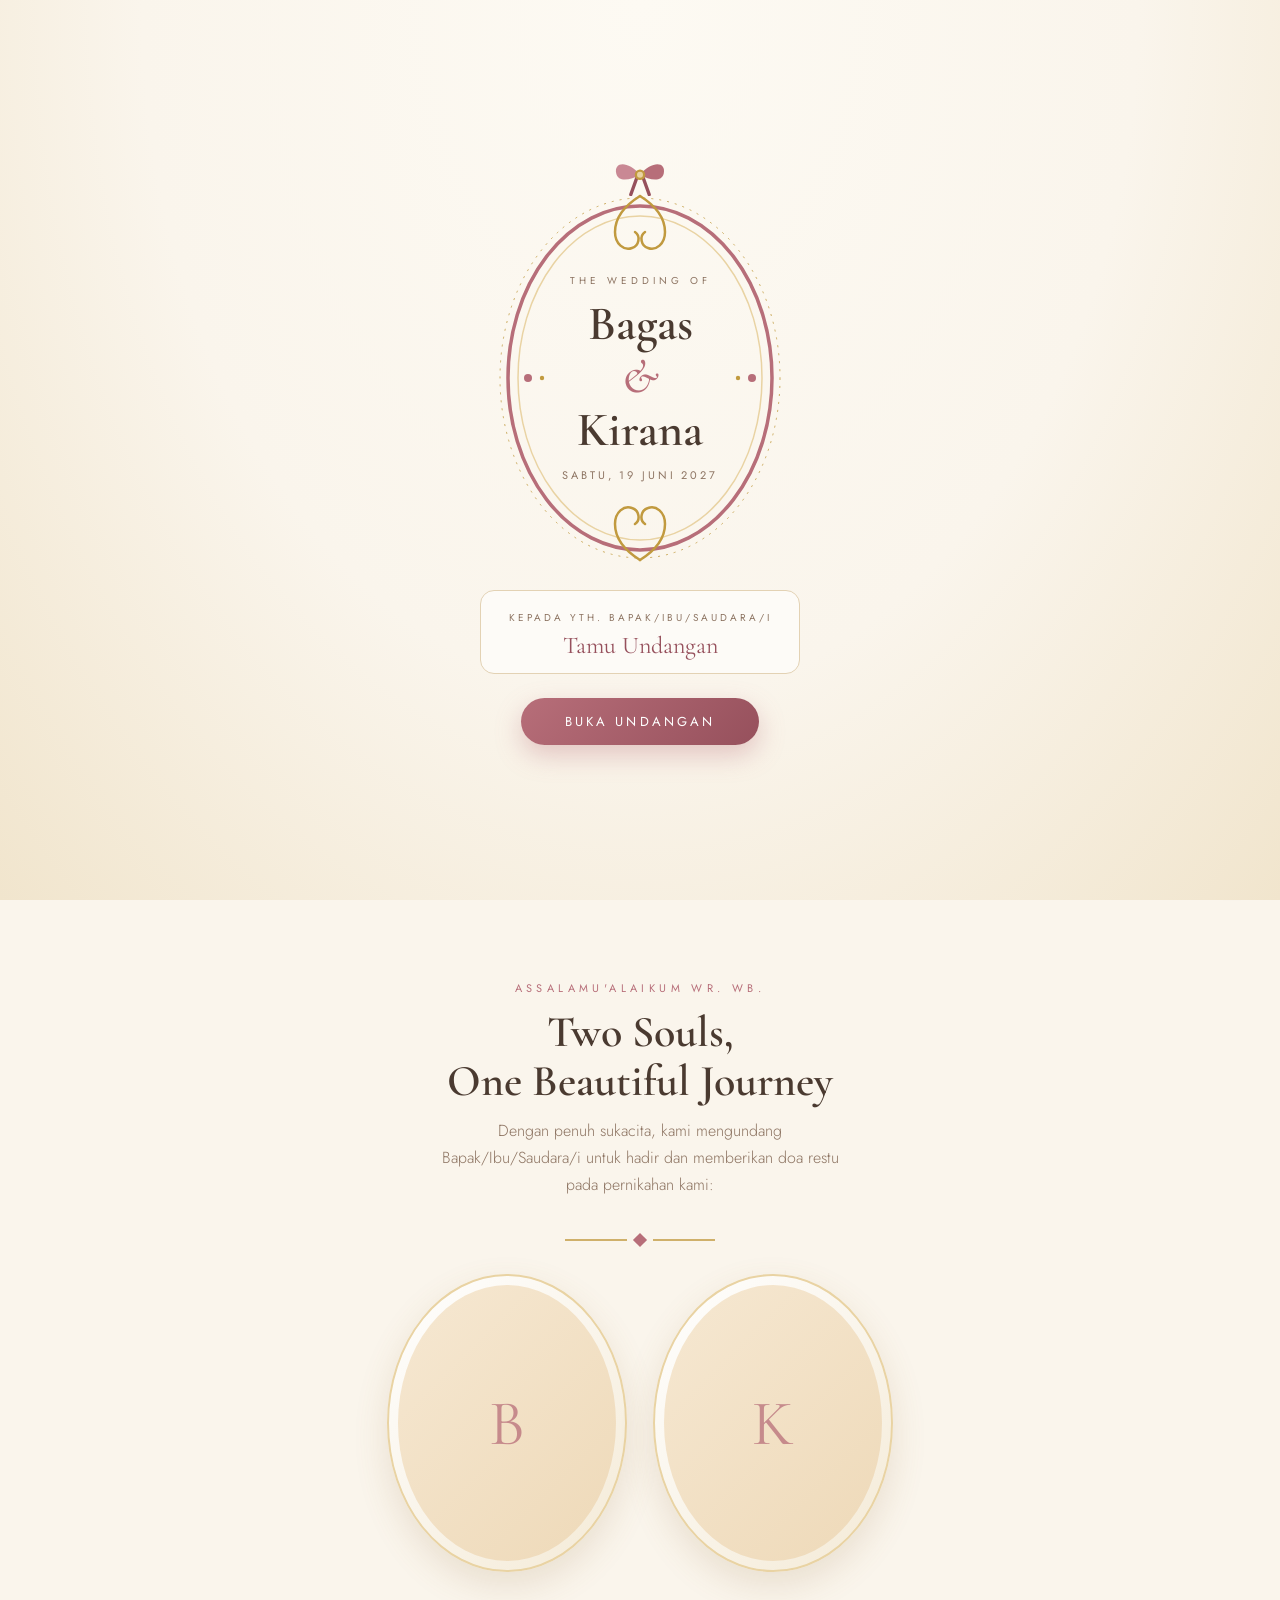
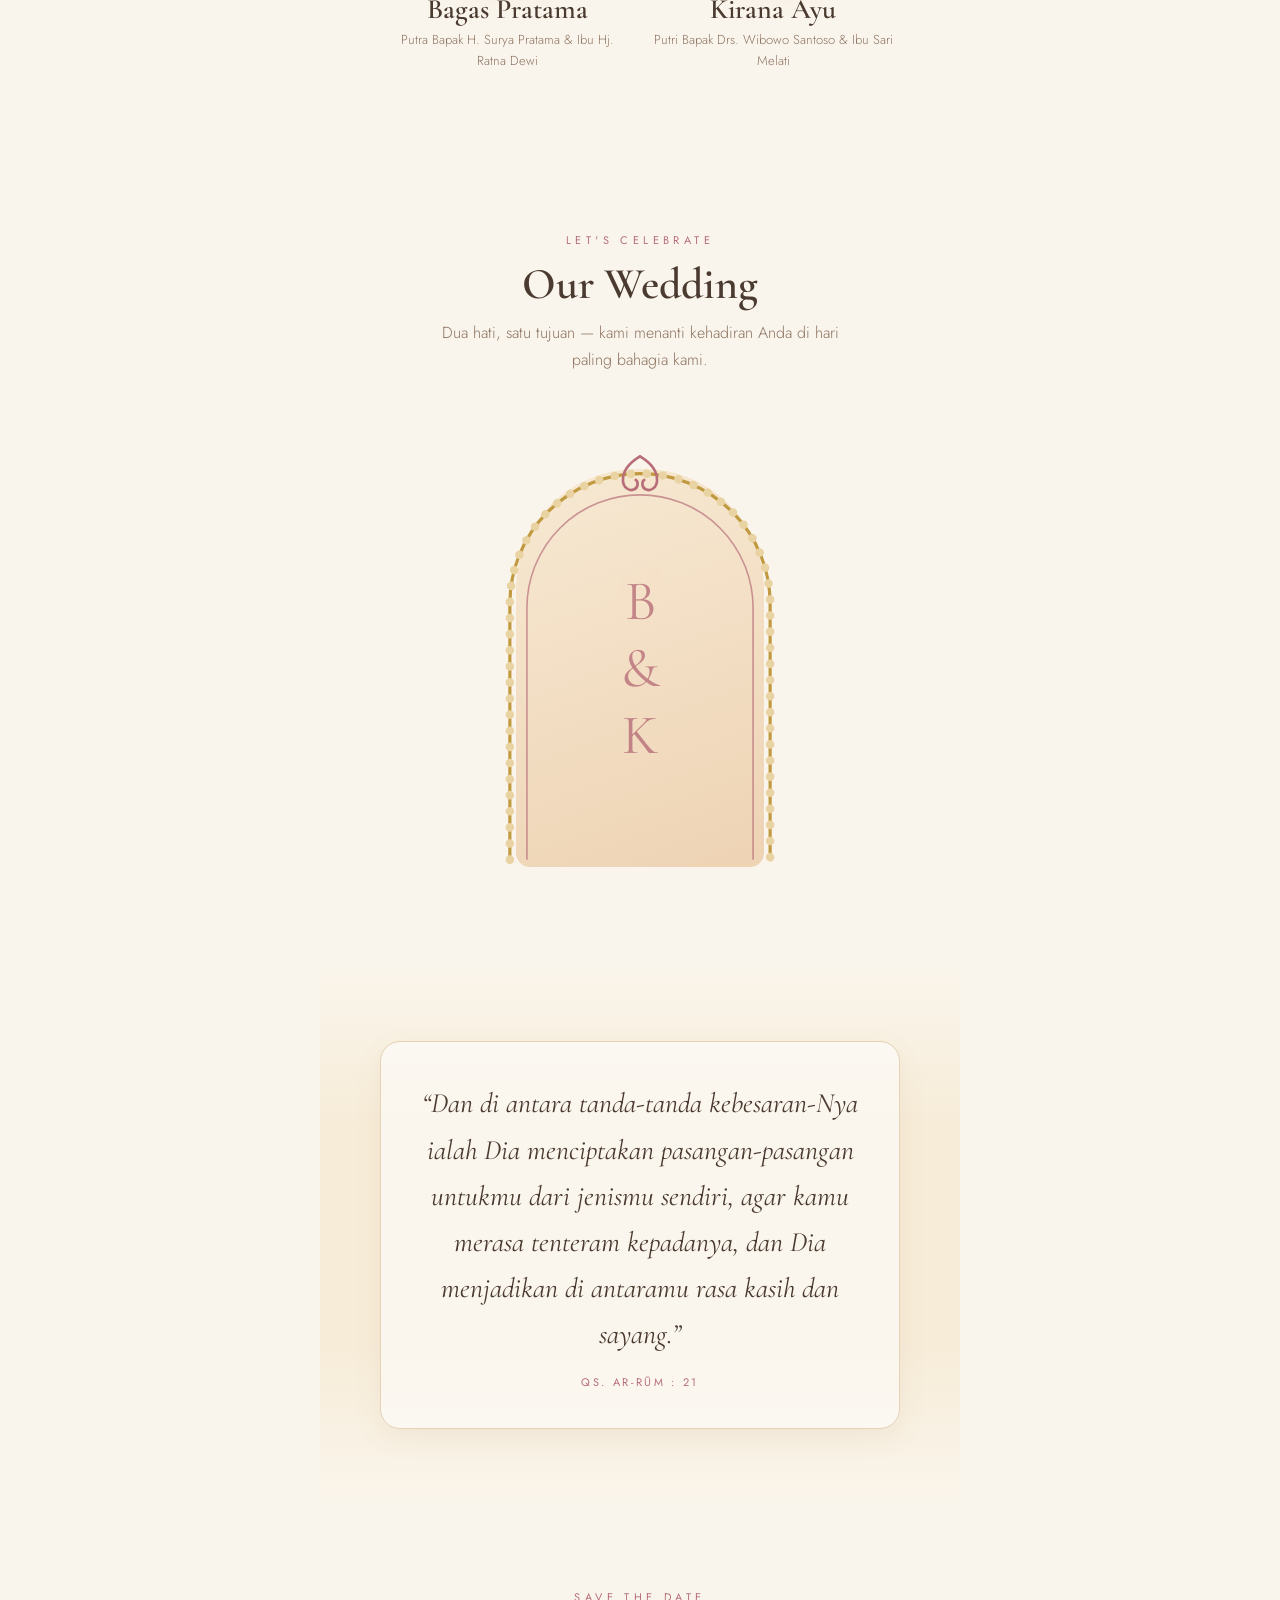
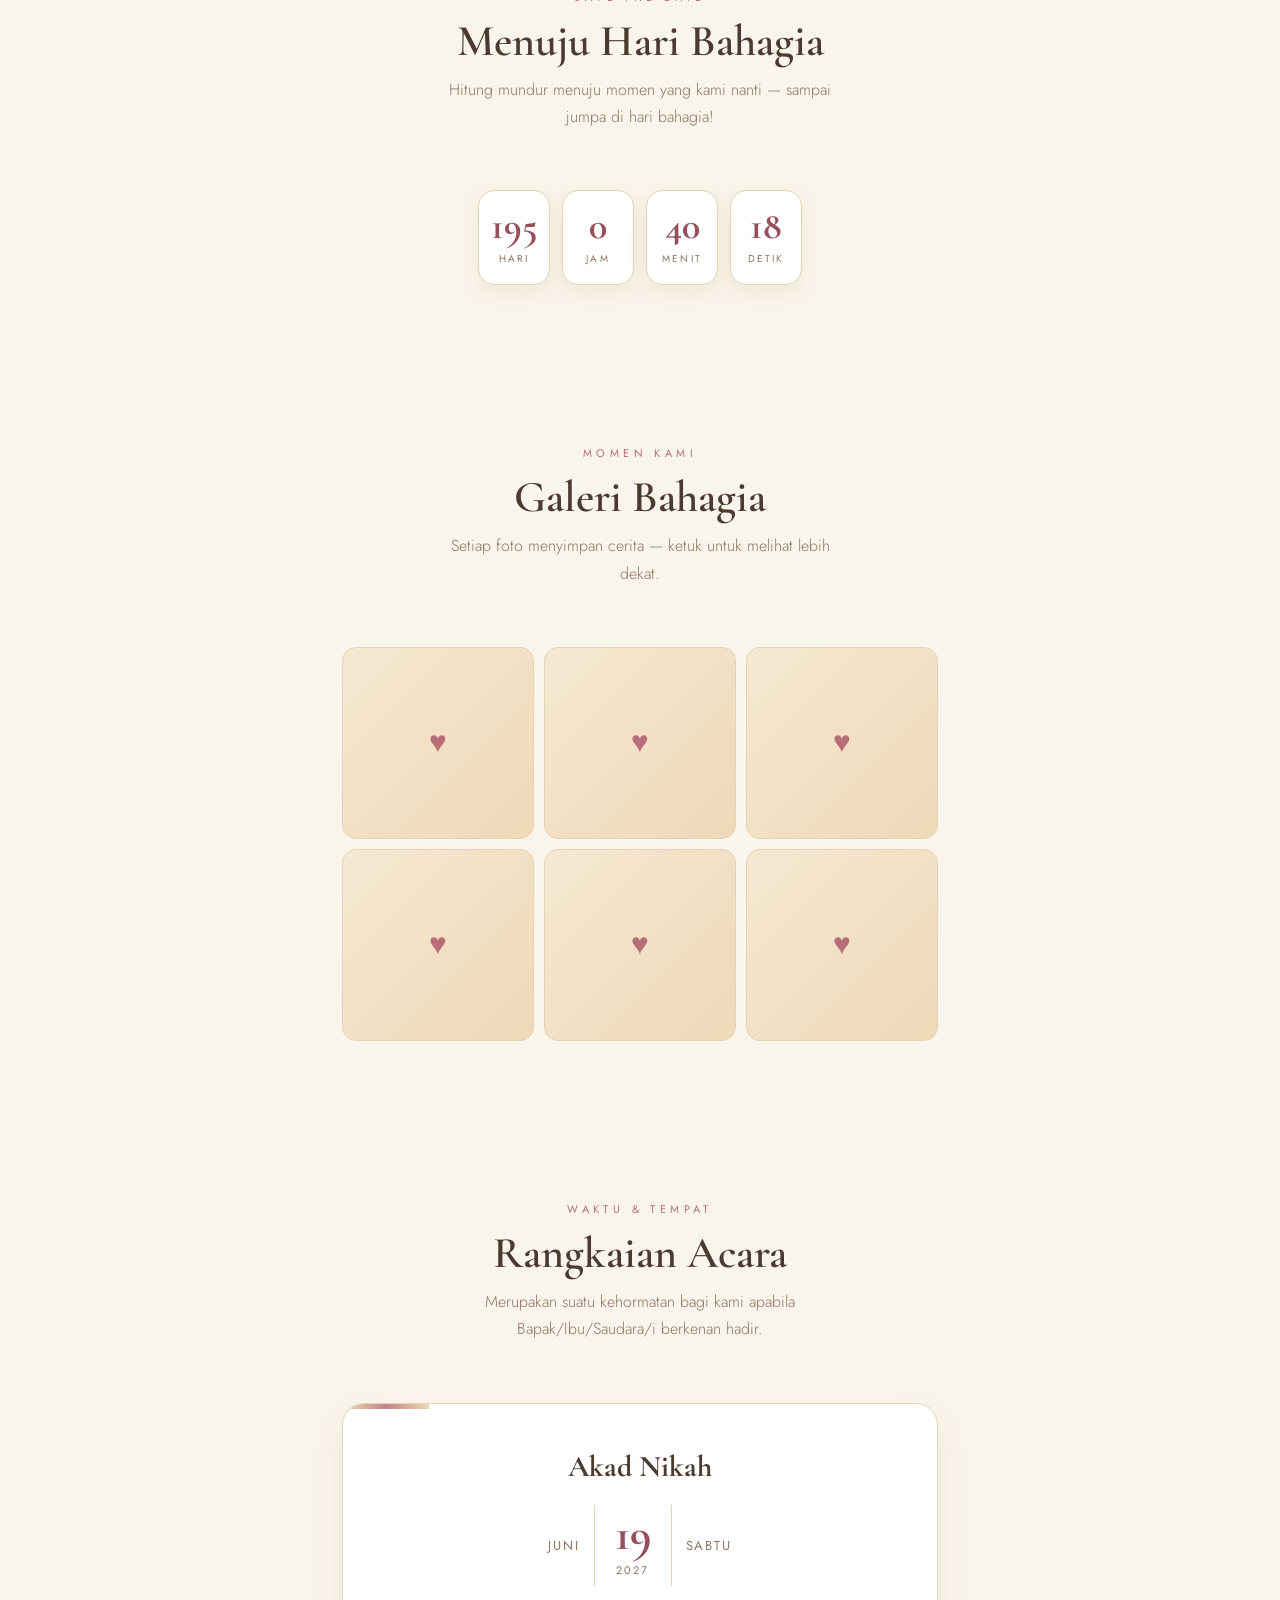
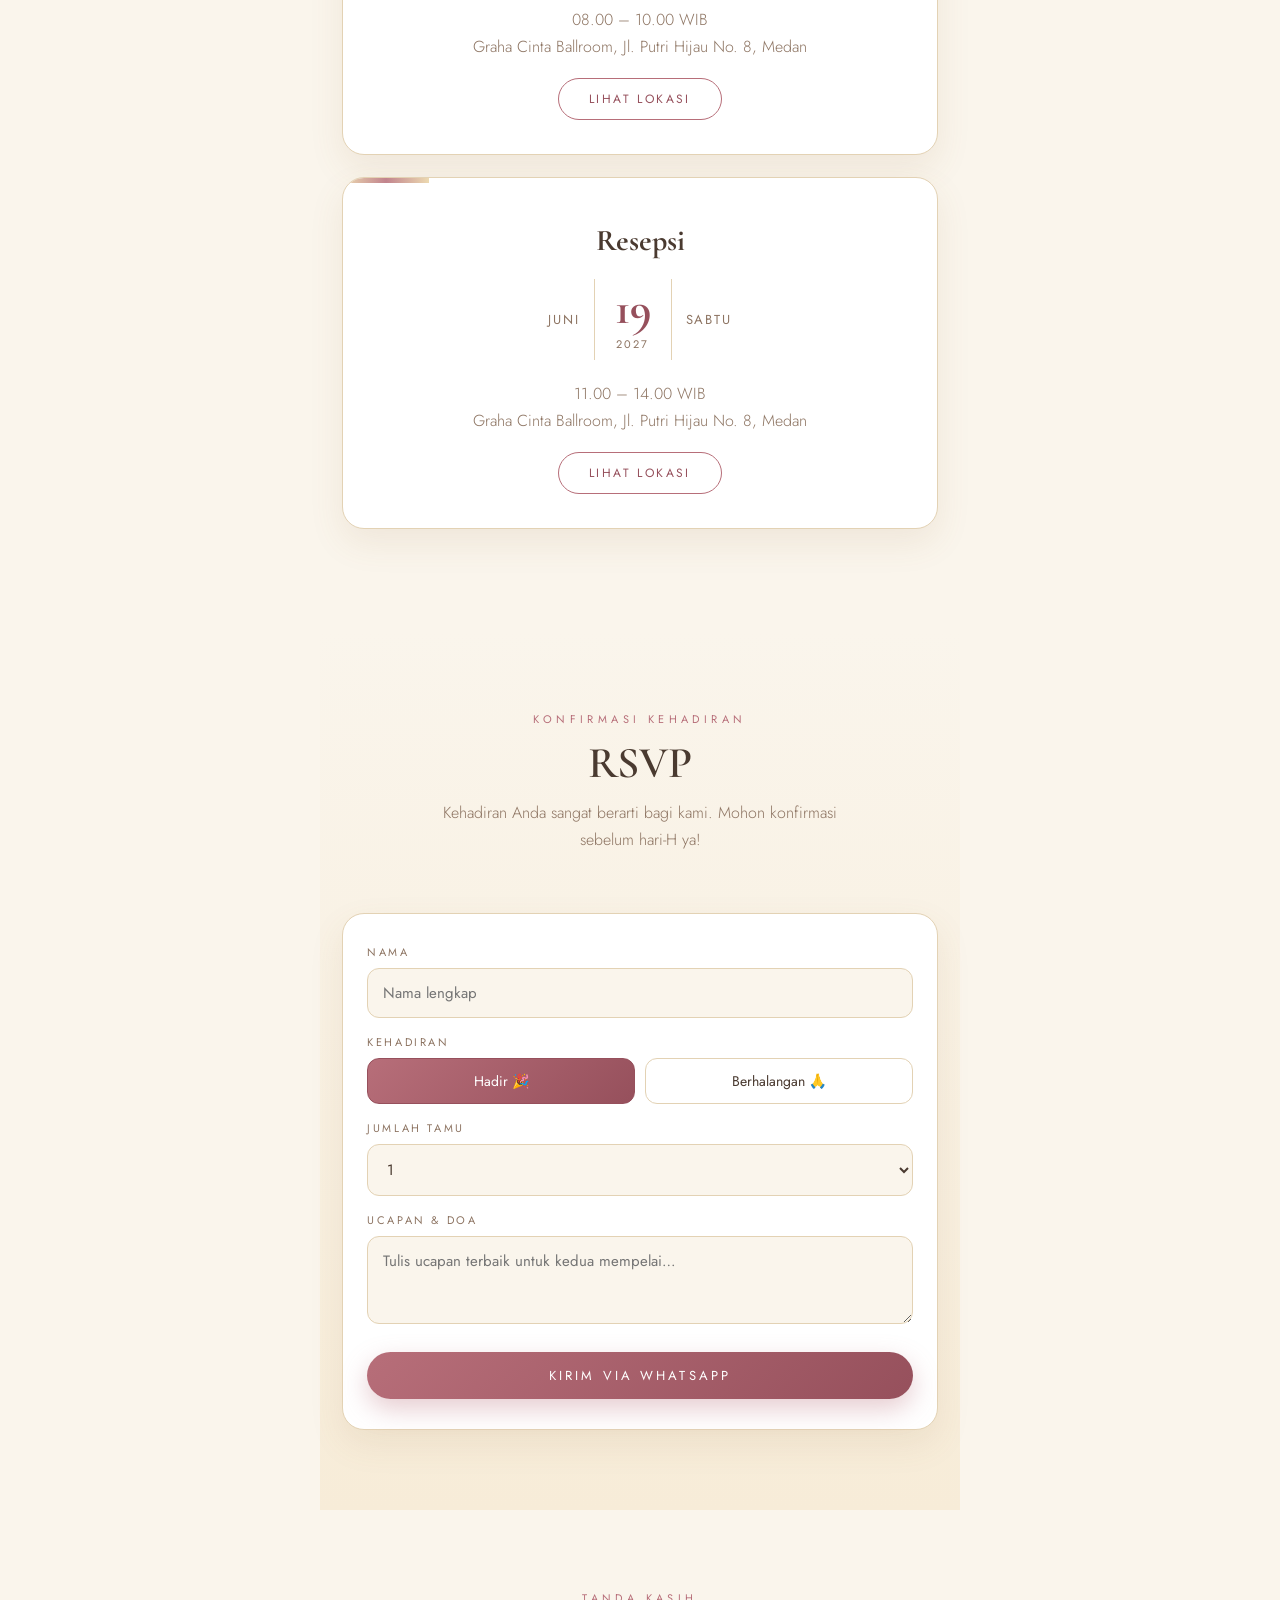
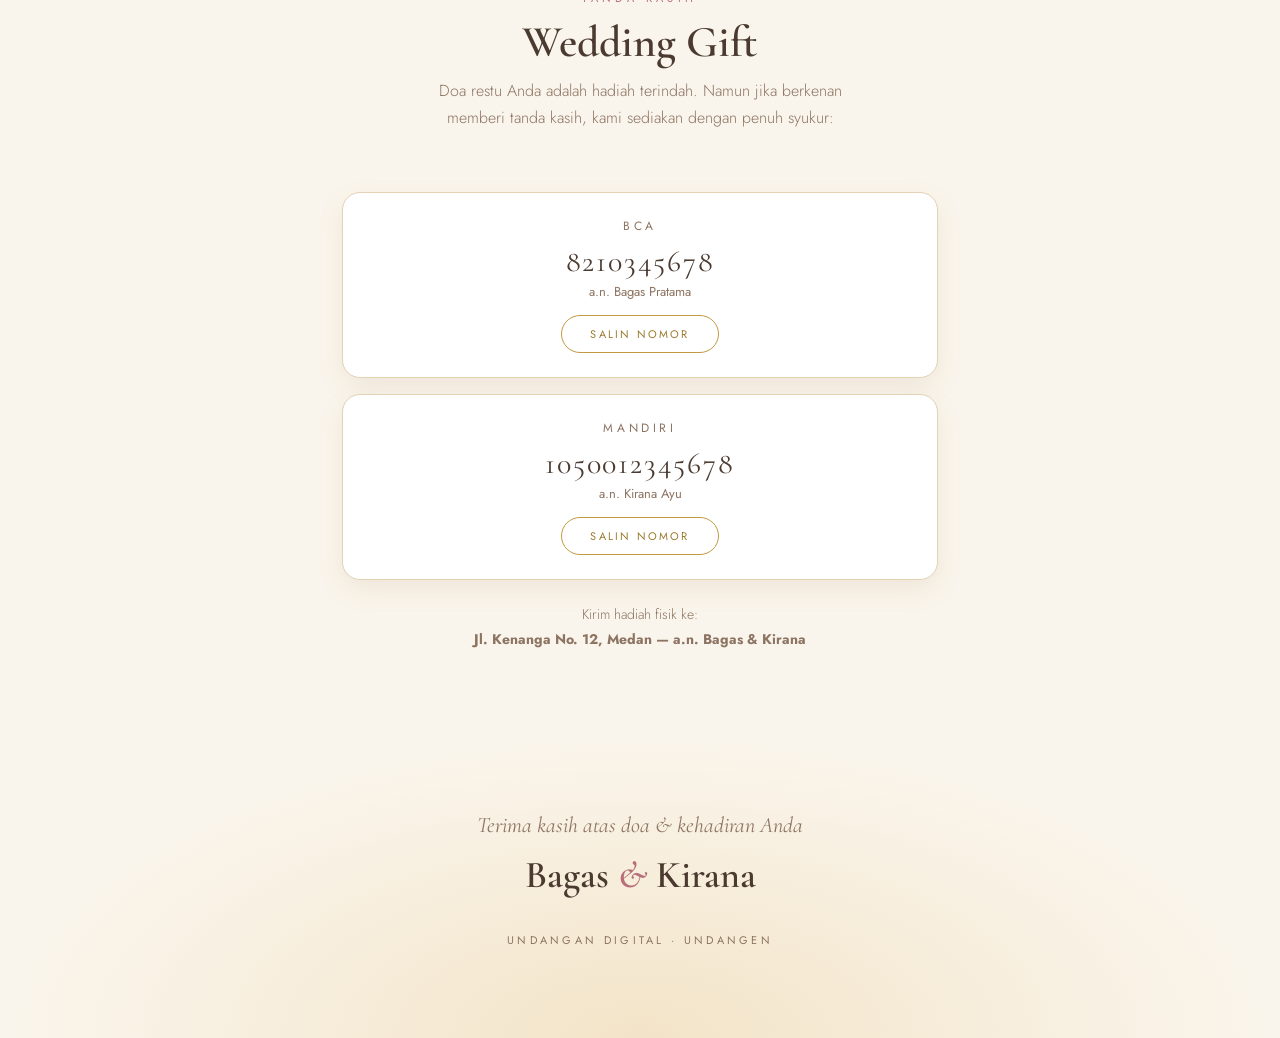
==== commit eabb563e: "semua tema: musik custom dukung YouTube (IFrame API) + MP3" ====
--- a/public/tema/baroque-rose/index.html
+++ b/public/tema/baroque-rose/index.html
@@ -552,15 +552,37 @@
 });
 if(R.ALAMAT)$("gAddr").innerHTML="Kirim hadiah fisik ke:<br><b>"+R.ALAMAT.replace(/</g,"&lt;")+"</b>";
 var AC=null,musicOn=false,melody=null;
-var MUSIKURL=(typeof ROSE!=="undefined"&&ROSE.MUSIK)||"",musEl=null;
+var MUSIKURL=(typeof ROSE!=="undefined"&&ROSE.MUSIK)||"";
+var musEl=null,ytP=null,ytWant=false;
+function ytId(u){var m=String(u||"").match(/(?:youtube\.com\/(?:watch\?[^#]*v=|embed\/|shorts\/)|youtu\.be\/)([\w-]{11})/);return m?m[1]:null;}
+function bgCustom(){return !!(ytId(MUSIKURL)||MUSIKURL);}
+function ytBoot(){
+  ytWant=true;
+  if(ytP||window._ytB)return;window._ytB=true;
+  var d=document.createElement("div");d.id="ytH";
+  d.style.cssText="position:fixed;width:4px;height:4px;left:-20px;top:0;opacity:.01;pointer-events:none;z-index:-1;";
+  document.body.appendChild(d);
+  var t=document.createElement("script");t.src="https://www.youtube.com/iframe_api";document.head.appendChild(t);
+}
+window.onYouTubeIframeAPIReady=function(){
+  var id=ytId(MUSIKURL);if(!id||ytP)return;
+  ytP=new YT.Player("ytH",{width:4,height:4,videoId:id,
+    playerVars:{autoplay:0,controls:0,disablekb:1,fs:0,loop:1,playlist:id},
+    events:{onReady:function(){if(ytWant){try{ytP.playVideo();}catch(e){}}},
+      onStateChange:function(e){if(e.data===1)ytWant=true;else if(e.data===0&&ytWant){try{ytP.playVideo();}catch(e){}}}}});
+};
+function bgPlay(){
+  var id=ytId(MUSIKURL);
+  if(id){ytWant=true;if(ytP){try{ytP.playVideo();}catch(e){}}else ytBoot();return true;}
+  if(MUSIKURL){if(!musEl){musEl=new Audio(MUSIKURL);musEl.loop=true;}musEl.play().catch(function(){});return true;}
+  return false;
+}
+function bgStop(){ytWant=false;if(ytP){try{ytP.pauseVideo();}catch(e){}}if(musEl)musEl.pause();}
+
 function startMusic(){
   if(musicOn)return;musicOn=true;
   $("musicBtn").classList.remove("off");$("musicBtn").classList.add("playing");
-  if(MUSIKURL){
-    if(!musEl){musEl=new Audio(MUSIKURL);musEl.loop=true;}
-    try{musEl.play();}catch(e){}
-    return;
-  }
+  if(bgPlay())return;
   try{
     AC=AC||new (window.AudioContext||window.webkitAudioContext)();
     if(AC.state==="suspended")AC.resume();
@@ -587,7 +609,7 @@
 }
 function stopMusic(){
   musicOn=false;clearTimeout(melody);
-  if(musEl)musEl.pause();
+  bgStop();
   $("musicBtn").classList.add("off");$("musicBtn").classList.remove("playing");
 }
 $("musicBtn").addEventListener("click",function(){musicOn?stopMusic():startMusic();});
